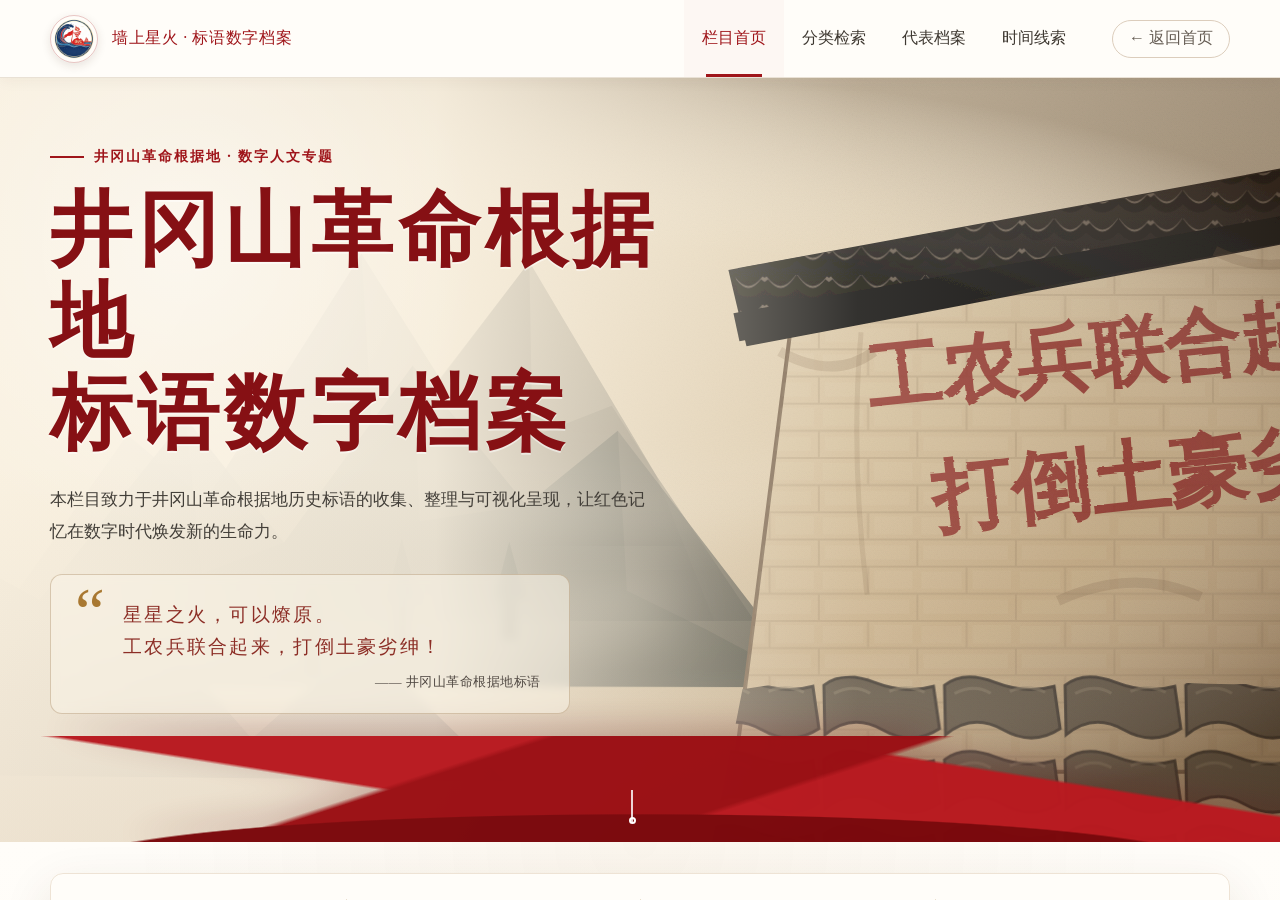
==== archive.html @ 538f8b45 "更新：新增多个页面模块，重构主页样式与脚本" ====
<!DOCTYPE html>
<html lang="zh-CN">
<head>
    <meta charset="UTF-8">
    <meta name="viewport" content="width=device-width, initial-scale=1.0">
    <meta name="theme-color" content="#fffdf9">
    <meta name="description" content="墙上星火——井冈山革命标语数字档案，支持分类、关键词与时间线浏览。">
    <meta property="og:title" content="墙上星火 · 标语数字档案">
    <meta property="og:image" content="assets/team-emblem.png">
    <title>墙上星火 · 标语数字档案</title>
    <link rel="icon" href="assets/favicon.svg" type="image/svg+xml">
    <link rel="stylesheet" href="archive.css">
</head>
<body data-archive-page="true">
    <a class="da-skip-link" href="#archiveContent">跳到档案内容</a>
    <div class="archive-app" id="archiveApp" aria-hidden="true">
        <header class="da-topbar">
            <div class="da-container da-topbar-inner">
                <button class="da-brand" id="archiveBrand" type="button" aria-label="返回标语数字档案库首页">
                    <img class="da-brand-emblem" src="assets/team-emblem.png" alt="">
                    <span>墙上星火 · 标语数字档案</span>
                </button>
                <nav class="da-nav" id="archiveNav" aria-label="标语数字档案库导航">
                    <button class="da-nav-button is-active" type="button" data-da-route="home">栏目首页</button>
                    <button class="da-nav-button" type="button" data-da-route="categories">分类检索</button>
                    <button class="da-nav-button" type="button" data-da-route="detail">代表档案</button>
                    <button class="da-nav-button" type="button" data-da-route="timeline">时间线索</button>
                </nav>
                <a class="da-close" href="home.html" aria-label="返回信火追源首页">← 返回首页</a>
            </div>
        </header>
        <main id="archiveContent"></main>
    </div>
    <script src="archive.js"></script>
</body>
</html>
---- archive.css ----
/* ============================================================
   标语数字档案库
   独立命名空间，避免影响“信火追源”原页面
   ============================================================ */

.nav-archive-link {
    appearance: none;
    border: 0;
    background: transparent;
    color: var(--ink-secondary);
    font-family: var(--font-serif);
    font-size: inherit;
    font-weight: 700;
    letter-spacing: 0.035em;
    cursor: pointer;
    padding: 0;
    position: relative;
    transition: color 0.3s;
}

.nav-archive-link::after {
    content: "";
    position: absolute;
    left: 0;
    bottom: -1px;
    width: 0;
    height: 3px;
    background: var(--china-red-dark);
    transition: width 0.3s;
}

.nav-archive-link:hover {
    color: var(--china-red-dark);
}

.nav-archive-link:hover::after {
    width: 100%;
}

body.archive-mode {
    overflow: hidden;
}

.da-skip-link {
    position: fixed;
    z-index: 4000;
    top: 12px;
    left: 12px;
    padding: 9px 15px;
    color: #fffdf9;
    background: #791014;
    transform: translateY(-160%);
    transition: transform 180ms ease;
}

.da-skip-link:focus {
    transform: translateY(0);
}

.archive-app {
    --da-red: #9f151a;
    --da-red-dark: #791014;
    --da-red-light: #bd312c;
    --da-gold: #ab7525;
    --da-gold-pale: #dfc496;
    --da-ink: #2b2926;
    --da-muted: #756f66;
    --da-line: #e5dbcc;
    --da-paper: #fbf8f2;
    --da-paper-deep: #f2eadf;
    --da-white: #fffdf9;
    --da-shadow: 0 18px 50px rgba(79, 46, 24, 0.12);
    --da-soft-shadow: 0 8px 24px rgba(79, 46, 24, 0.08);
    display: none;
    position: fixed;
    inset: 0;
    z-index: 3000;
    overflow-y: auto;
    overscroll-behavior: contain;
    color: var(--da-ink);
    background:
        radial-gradient(circle at 20% 0%, rgba(159, 21, 26, 0.035), transparent 28rem),
        linear-gradient(rgba(255, 253, 249, 0.92), rgba(250, 246, 239, 0.96)),
        url("assets/archive-hero.svg") center/cover fixed;
    font-family: "Noto Serif SC", "Songti SC", "STSong", serif;
    line-height: 1.65;
}

.archive-app.is-open {
    display: block;
    animation: da-fade-in 0.28s ease both;
}

.archive-app *,
.archive-app *::before,
.archive-app *::after {
    box-sizing: border-box;
}

.archive-app button,
.archive-app input,
.archive-app select {
    font: inherit;
}

.archive-app button {
    cursor: pointer;
}

.archive-app::-webkit-scrollbar {
    width: 8px;
}

.archive-app::-webkit-scrollbar-track {
    background: #f2eadf;
}

.archive-app::-webkit-scrollbar-thumb {
    background: #b58f71;
    border-radius: 20px;
}

@keyframes da-fade-in {
    from { opacity: 0; }
    to { opacity: 1; }
}

@keyframes da-rise {
    from { opacity: 0; transform: translateY(18px); }
    to { opacity: 1; transform: translateY(0); }
}

.da-container {
    width: min(1180px, calc(100% - 48px));
    margin: 0 auto;
}

.da-topbar {
    position: sticky;
    top: 0;
    z-index: 40;
    height: 78px;
    background: rgba(255, 253, 249, 0.96);
    border-bottom: 1px solid rgba(154, 123, 82, 0.22);
    box-shadow: 0 2px 15px rgba(65, 45, 27, 0.05);
    backdrop-filter: blur(14px);
}

.da-topbar-inner {
    height: 100%;
    display: flex;
    align-items: center;
    justify-content: space-between;
    gap: 28px;
}

.da-brand {
    appearance: none;
    border: 0;
    padding: 0;
    background: transparent;
    color: var(--da-red);
    display: flex;
    align-items: center;
    gap: 14px;
    font-weight: 900;
    font-size: 19px;
    letter-spacing: 0.04em;
    white-space: nowrap;
}

.da-brand-mark {
    position: relative;
    width: 60px;
    height: 43px;
    flex: 0 0 auto;
}

.da-brand-emblem {
    width: 48px;
    height: 48px;
    flex: 0 0 auto;
    border: 1px solid rgba(159, 21, 26, 0.24);
    border-radius: 50%;
    object-fit: cover;
    box-shadow: 0 3px 10px rgba(65, 45, 27, 0.12);
}

.da-brand-mark::before,
.da-brand-mark::after {
    content: "";
    position: absolute;
    bottom: 8px;
    background: var(--da-red);
    clip-path: polygon(0 100%, 38% 50%, 48% 70%, 66% 0, 100% 100%);
}

.da-brand-mark::before {
    left: 4px;
    width: 52px;
    height: 36px;
}

.da-brand-mark::after {
    left: 0;
    bottom: 4px;
    width: 60px;
    height: 7px;
    clip-path: polygon(0 60%, 100% 0, 88% 100%, 8% 100%);
    background: #b42a27;
}

.da-nav {
    display: flex;
    align-items: stretch;
    height: 100%;
    margin-left: auto;
}

.da-nav-button {
    appearance: none;
    border: 0;
    background: transparent;
    color: #3e3831;
    min-width: 92px;
    padding: 0 18px;
    position: relative;
    font-size: 15px;
    font-weight: 700;
    transition: color 0.22s, background 0.22s;
}

.da-nav-button::after {
    content: "";
    position: absolute;
    height: 3px;
    left: 22px;
    right: 22px;
    bottom: 0;
    background: var(--da-red);
    transform: scaleX(0);
    transition: transform 0.22s;
}

.da-nav-button:hover,
.da-nav-button.is-active {
    color: var(--da-red);
    background: rgba(159, 21, 26, 0.025);
}

.da-nav-button.is-active::after {
    transform: scaleX(1);
}

.da-close {
    appearance: none;
    display: inline-flex;
    align-items: center;
    border: 1px solid #dccdbc;
    background: #fffdf9;
    color: #665d54;
    height: 38px;
    padding: 0 16px;
    border-radius: 999px;
    white-space: nowrap;
    text-decoration: none;
    transition: 0.2s ease;
}

.da-close:hover {
    color: var(--da-red);
    border-color: rgba(159, 21, 26, 0.42);
    transform: translateX(-2px);
}

.da-view {
    min-height: calc(100vh - 78px);
    animation: da-rise 0.45s ease both;
}

.da-hero {
    min-height: 585px;
    position: relative;
    display: flex;
    align-items: center;
    overflow: hidden;
    isolation: isolate;
    background:
        linear-gradient(90deg, rgba(250, 242, 226, 0.98) 0%, rgba(250, 242, 226, 0.9) 34%, rgba(250, 242, 226, 0.16) 67%, rgba(45, 24, 13, 0.1) 100%),
        url("assets/archive-hero.svg") center/cover no-repeat;
}

.da-hero::before {
    content: "";
    position: absolute;
    inset: 0;
    z-index: -1;
    background:
        radial-gradient(circle at 14% 22%, rgba(255,255,255,.46), transparent 24%),
        linear-gradient(180deg, transparent 50%, rgba(114, 72, 35, 0.08));
}

.da-hero::after {
    content: "";
    position: absolute;
    z-index: 1;
    left: -2%;
    right: -2%;
    bottom: -2px;
    height: 108px;
    background:
        radial-gradient(90% 100% at 50% 120%, #7b080c 0 47%, transparent 48%),
        linear-gradient(162deg, transparent 0 34%, #9b0f14 35% 58%, transparent 59%),
        linear-gradient(9deg, transparent 0 37%, #b91a20 38% 73%, transparent 74%);
    filter: drop-shadow(0 -9px 16px rgba(92, 5, 9, 0.24));
    opacity: 0.98;
}

.da-hero-content {
    width: min(660px, 58%);
    padding: 62px 0 128px;
    position: relative;
    z-index: 2;
}

.da-kicker {
    display: inline-flex;
    align-items: center;
    gap: 10px;
    color: var(--da-red);
    font-weight: 700;
    letter-spacing: 0.14em;
    font-size: 14px;
    margin-bottom: 16px;
}

.da-kicker::before {
    content: "";
    width: 34px;
    height: 2px;
    background: var(--da-red);
}

.da-hero-title {
    color: #861014;
    font-family: "STKaiti", "KaiTi", "FZKai-Z03", "Noto Serif SC", serif;
    font-size: clamp(52px, 6.4vw, 84px);
    line-height: 1.12;
    letter-spacing: 0.06em;
    text-shadow: 0 2px 0 rgba(255,255,255,.5);
    margin: 0 0 24px;
    max-width: 660px;
}

.da-hero-lead {
    width: min(600px, 100%);
    font-size: 17px;
    line-height: 1.9;
    color: #423e38;
    margin: 0 0 26px;
}

.da-quote {
    width: min(520px, 100%);
    min-height: 118px;
    border: 1px solid rgba(143, 104, 59, 0.3);
    border-radius: 12px;
    padding: 24px 28px 20px 72px;
    color: #8c2e26;
    background: rgba(250, 244, 232, 0.54);
    backdrop-filter: blur(4px);
    position: relative;
    font-family: "STKaiti", "KaiTi", serif;
    font-size: 19px;
    letter-spacing: 0.12em;
}

.da-quote::before {
    content: "“";
    position: absolute;
    top: 4px;
    left: 24px;
    color: #a97831;
    font-family: Georgia, serif;
    font-size: 67px;
    line-height: 1;
}

.da-quote span {
    display: block;
    margin-top: 9px;
    text-align: right;
    color: #514943;
    font-family: "Noto Serif SC", serif;
    font-size: 13px;
    letter-spacing: 0.04em;
}

.da-scroll-cue {
    position: absolute;
    z-index: 3;
    bottom: 20px;
    left: 50%;
    width: 18px;
    height: 32px;
    border-left: 2px solid rgba(255,255,255,.82);
    transform: translateX(-50%);
}

.da-scroll-cue::after {
    content: "";
    position: absolute;
    width: 7px;
    height: 7px;
    border: 2px solid #fff;
    border-radius: 50%;
    left: -4px;
    bottom: -2px;
}

.da-home-body {
    background:
        radial-gradient(circle at 50% 0, rgba(181, 123, 44, 0.06), transparent 32rem),
        linear-gradient(#fffdf9, #faf6ef);
    padding-bottom: 72px;
}

.da-stats {
    position: relative;
    z-index: 4;
    transform: translateY(31px);
    display: grid;
    grid-template-columns: repeat(4, 1fr);
    background: rgba(255, 253, 249, 0.97);
    border: 1px solid #eee3d5;
    border-radius: 13px;
    box-shadow: var(--da-shadow);
    overflow: hidden;
}

.da-stat {
    min-height: 115px;
    display: flex;
    align-items: center;
    justify-content: center;
    gap: 18px;
    padding: 22px;
    position: relative;
}

.da-stat + .da-stat::before {
    content: "";
    position: absolute;
    top: 25px;
    bottom: 25px;
    left: 0;
    width: 1px;
    background: #eadfce;
}

.da-stat-icon {
    width: 54px;
    height: 54px;
    flex: 0 0 auto;
    display: grid;
    place-items: center;
    border-radius: 50%;
    background: linear-gradient(145deg, #ba2528, #8f0c11);
    color: white;
    box-shadow: inset 0 0 0 6px rgba(255,255,255,.08);
    font-size: 18px;
    font-weight: 900;
}

.da-stat-copy small {
    display: block;
    color: #766e65;
    font-size: 13px;
    margin-bottom: 1px;
}

.da-stat-copy strong {
    color: var(--da-red);
    font-family: Georgia, "Noto Serif SC", serif;
    font-size: 40px;
    line-height: 1;
}

.da-stat-copy em {
    color: #665e56;
    font-size: 12px;
    font-style: normal;
    margin-left: 4px;
}

.da-content-block {
    padding-top: 86px;
}

.da-section-head {
    display: flex;
    justify-content: space-between;
    align-items: flex-end;
    gap: 20px;
    margin-bottom: 22px;
}

.da-section-title {
    display: flex;
    align-items: center;
    gap: 10px;
    margin: 0;
    color: #302c28;
    font-size: 22px;
    letter-spacing: 0.07em;
}

.da-section-title::before {
    content: "";
    width: 4px;
    height: 26px;
    border-radius: 3px;
    background: var(--da-red);
}

.da-more {
    appearance: none;
    border: 0;
    background: transparent;
    color: #8d8479;
    font-size: 13px;
    padding: 6px;
}

.da-more:hover {
    color: var(--da-red);
}

.da-category-cards {
    display: grid;
    grid-template-columns: repeat(5, 1fr);
    gap: 18px;
}

.da-category-card {
    appearance: none;
    border: 0;
    height: 172px;
    border-radius: 10px;
    position: relative;
    overflow: hidden;
    color: white;
    box-shadow: 0 8px 22px rgba(54, 30, 13, 0.12);
    isolation: isolate;
    transition: transform .25s ease, box-shadow .25s ease;
    background:
        linear-gradient(180deg, transparent 18%, rgba(28, 10, 5, 0.76) 100%),
        var(--card-tone, rgba(109, 37, 26, 0.42)),
        url("assets/archive-hero.svg") var(--card-pos, 80%) center/auto 230px no-repeat;
}

.da-category-card::after {
    content: "";
    position: absolute;
    inset: 0;
    z-index: -1;
    background: var(--card-wash, rgba(118, 19, 20, 0.18));
    mix-blend-mode: multiply;
}

.da-category-card:hover {
    transform: translateY(-5px);
    box-shadow: 0 14px 28px rgba(54, 30, 13, 0.19);
}

.da-category-card-icon {
    display: block;
    font-size: 30px;
    line-height: 1;
    margin-bottom: 13px;
    text-shadow: 0 2px 5px rgba(0,0,0,.35);
}

.da-category-card-content {
    position: absolute;
    z-index: 2;
    inset: auto 16px 17px;
    text-align: center;
    font-weight: 700;
    letter-spacing: 0.06em;
}

.da-category-card-content small {
    display: block;
    margin-top: 4px;
    opacity: 0.75;
    font-family: Georgia, serif;
    font-size: 11px;
    letter-spacing: 0;
}

.da-record-grid {
    display: grid;
    grid-template-columns: repeat(3, minmax(0, 1fr));
    gap: 22px;
}

.da-record-card {
    appearance: none;
    border: 1px solid #e8ddcf;
    border-radius: 10px;
    overflow: hidden;
    background: #fff;
    text-align: left;
    color: var(--da-ink);
    box-shadow: var(--da-soft-shadow);
    transition: transform .25s ease, box-shadow .25s ease, border-color .25s ease;
}

.da-record-card:hover {
    transform: translateY(-4px);
    border-color: rgba(159, 21, 26, 0.38);
    box-shadow: 0 15px 30px rgba(70, 38, 17, 0.13);
}

.da-record-photo {
    height: 170px;
    position: relative;
    display: flex;
    align-items: center;
    justify-content: center;
    overflow: hidden;
    padding: 20px 24px;
    background:
        linear-gradient(rgba(86, 52, 26, .14), rgba(39, 22, 11, .19)),
        url("assets/archive-hero.svg") 77% 48%/auto 340px no-repeat;
}

.da-record-photo::after {
    content: "";
    position: absolute;
    inset: 0;
    background: linear-gradient(90deg, rgba(232, 216, 187, .88), rgba(232, 216, 187, .38));
    mix-blend-mode: soft-light;
}

.da-record-slogan {
    position: relative;
    z-index: 2;
    color: #8e2825;
    font-family: "STKaiti", "KaiTi", serif;
    font-size: clamp(20px, 2.1vw, 28px);
    line-height: 1.25;
    font-weight: 900;
    letter-spacing: .06em;
    text-align: center;
    text-shadow: 0 1px rgba(255,255,255,.5);
}

.da-record-badge {
    position: absolute;
    z-index: 3;
    right: 12px;
    top: 12px;
    border-radius: 999px;
    padding: 4px 12px;
    color: #fff8ed;
    background: rgba(159, 21, 26, 0.88);
    font-size: 11px;
    letter-spacing: .05em;
}

.da-record-body {
    padding: 16px 18px 18px;
}

.da-record-body h3 {
    color: #312d28;
    font-size: 16px;
    line-height: 1.5;
    min-height: 48px;
    margin: 0 0 10px;
}

.da-record-meta {
    display: flex;
    flex-wrap: wrap;
    gap: 9px 14px;
    color: #888077;
    font-size: 12px;
}

.da-record-meta span {
    display: inline-flex;
    align-items: center;
    gap: 4px;
}

.da-record-footer {
    display: flex;
    justify-content: space-between;
    align-items: center;
    padding: 10px 18px;
    border-top: 1px solid #eee6dc;
    color: #9a8976;
    font-size: 12px;
}

.da-record-footer strong {
    color: var(--da-red);
    font-weight: 600;
}

.da-footer {
    margin-top: 68px;
    padding: 46px 24px 32px;
    color: rgba(255,255,255,.78);
    text-align: center;
    background:
        linear-gradient(180deg, rgba(112, 7, 10, 0.07), rgba(79, 3, 7, 0.32)),
        linear-gradient(130deg, #a30f15, #76070c);
    position: relative;
    overflow: hidden;
}

.da-footer::before,
.da-footer::after {
    content: "";
    position: absolute;
    bottom: -45px;
    width: 54%;
    height: 120px;
    background: rgba(55, 3, 5, .16);
    clip-path: polygon(0 100%, 20% 46%, 29% 64%, 51% 19%, 70% 72%, 100% 33%, 100% 100%);
}

.da-footer::before { left: -4%; }
.da-footer::after { right: -4%; transform: scaleX(-1); }

.da-footer-star {
    position: relative;
    z-index: 1;
    color: #d8b36f;
    font-size: 31px;
    line-height: 1;
}

.da-footer p {
    position: relative;
    z-index: 1;
    margin: 10px 0 0;
    letter-spacing: .2em;
}

.da-footer small {
    position: relative;
    z-index: 1;
    display: block;
    margin-top: 8px;
    opacity: .66;
    letter-spacing: .03em;
}

/* 内页通用头图 */
.da-page-hero {
    min-height: 292px;
    position: relative;
    display: flex;
    align-items: center;
    overflow: hidden;
    color: #8d1216;
    background:
        linear-gradient(90deg, rgba(250, 242, 226, .97), rgba(250, 242, 226, .75) 48%, rgba(250, 242, 226, .06)),
        url("assets/archive-hero.svg") center 42%/cover no-repeat;
}

.da-page-hero::after {
    content: "";
    position: absolute;
    left: -3%;
    right: -3%;
    bottom: -27px;
    height: 80px;
    background: #a70f15;
    clip-path: polygon(0 70%, 14% 45%, 29% 72%, 42% 40%, 57% 69%, 72% 36%, 86% 68%, 100% 42%, 100% 100%, 0 100%);
}

.da-page-hero-inner {
    position: relative;
    z-index: 2;
    padding: 48px 0 72px;
}

.da-page-hero h1 {
    margin: 0 0 14px;
    font-family: "STKaiti", "KaiTi", serif;
    font-size: clamp(46px, 5.2vw, 66px);
    line-height: 1.15;
    letter-spacing: .08em;
}

.da-page-hero p {
    width: min(600px, 76%);
    color: #4b443c;
    font-size: 15px;
    line-height: 1.9;
    margin: 0;
}

.da-page-main {
    padding: 30px 0 70px;
}

/* 分类总览 */
.da-distribution {
    min-height: 112px;
    display: grid;
    grid-template-columns: 190px 1fr 126px;
    align-items: center;
    gap: 20px;
    margin-bottom: 28px;
    padding: 18px 24px;
    border: 1px solid #eadfd1;
    border-radius: 12px;
    background: #fffdf9;
    box-shadow: var(--da-soft-shadow);
}

.da-total {
    display: flex;
    align-items: center;
    gap: 14px;
}

.da-total .da-stat-icon {
    width: 48px;
    height: 48px;
}

.da-total small,
.da-search-result small {
    display: block;
    color: #7c746c;
    font-size: 12px;
}

.da-total strong,
.da-search-result strong {
    color: var(--da-red);
    font-family: Georgia, serif;
    font-size: 31px;
}

.da-dist-bars {
    display: grid;
    grid-template-columns: repeat(7, 1fr);
    gap: 16px;
    padding: 0 20px;
    border-left: 1px solid #eee4d7;
    border-right: 1px solid #eee4d7;
}

.da-dist-item {
    min-width: 0;
}

.da-dist-item span {
    display: block;
    overflow: hidden;
    color: #5d554d;
    font-size: 11px;
    white-space: nowrap;
    text-overflow: ellipsis;
}

.da-dist-item strong {
    display: block;
    margin: 3px 0 6px;
    color: var(--da-red);
    font-family: Georgia, serif;
    font-size: 17px;
}

.da-dist-track {
    height: 4px;
    overflow: hidden;
    border-radius: 99px;
    background: #eee6da;
}

.da-dist-track i {
    display: block;
    width: var(--w);
    height: 100%;
    border-radius: inherit;
    background: var(--da-red);
}

.da-search-result {
    text-align: center;
}

.da-catalog-layout {
    display: grid;
    grid-template-columns: 205px minmax(0, 1fr);
    gap: 24px;
    align-items: start;
}

.da-sidebar {
    position: sticky;
    top: 96px;
    overflow: hidden;
    border: 1px solid #e9dfd2;
    border-radius: 10px;
    background: #fffdf9;
    box-shadow: var(--da-soft-shadow);
}

.da-side-filter {
    appearance: none;
    border: 0;
    border-bottom: 1px solid #eee5da;
    width: 100%;
    min-height: 52px;
    display: flex;
    align-items: center;
    gap: 10px;
    padding: 0 16px;
    color: #4e4740;
    background: transparent;
    text-align: left;
    transition: .2s;
}

.da-side-filter:last-of-type {
    border-bottom: 0;
}

.da-side-filter span:first-child {
    color: var(--da-red);
    width: 20px;
    text-align: center;
}

.da-side-filter small {
    margin-left: auto;
    color: #998f85;
}

.da-side-filter:hover,
.da-side-filter.is-active {
    color: var(--da-red);
    background: linear-gradient(90deg, #a9181c, #971015);
}

.da-side-filter.is-active,
.da-side-filter.is-active span,
.da-side-filter.is-active small {
    color: white;
}

.da-sidebar-note {
    margin: 260px 12px 12px;
    padding: 16px 14px;
    border: 1px solid #eee0cb;
    border-radius: 9px;
    color: #766d64;
    background: #fffaf1;
    font-size: 12px;
    line-height: 1.8;
}

.da-sidebar-note strong {
    display: block;
    margin-bottom: 6px;
    color: #5c5147;
    font-size: 14px;
}

.da-catalog {
    min-width: 0;
}

.da-filterbar {
    display: grid;
    grid-template-columns: minmax(250px, 1fr) repeat(2, 128px) auto;
    gap: 10px;
    align-items: center;
    padding: 12px;
    border: 1px solid #e9dfd2;
    border-radius: 10px;
    background: #fffdf9;
    box-shadow: var(--da-soft-shadow);
}

.da-searchbox {
    position: relative;
}

.da-searchbox::after {
    content: "⌕";
    position: absolute;
    top: 50%;
    right: 14px;
    color: #877c72;
    font-size: 20px;
    transform: translateY(-50%);
    pointer-events: none;
}

.da-filterbar input,
.da-filterbar select {
    width: 100%;
    height: 40px;
    border: 1px solid #e2d8ca;
    border-radius: 6px;
    outline: none;
    color: #514a43;
    background: #fff;
    padding: 0 13px;
    font-size: 12px;
}

.da-filterbar input:focus,
.da-filterbar select:focus {
    border-color: rgba(159, 21, 26, .55);
    box-shadow: 0 0 0 3px rgba(159, 21, 26, .06);
}

.da-reset {
    height: 40px;
    border: 1px solid #dfd4c7;
    border-radius: 6px;
    padding: 0 15px;
    color: #6f665d;
    background: #fff;
}

.da-reset:hover {
    color: var(--da-red);
    border-color: rgba(159, 21, 26, .38);
}

.da-results-copy {
    margin: 14px 0 4px;
    color: #82786f;
    text-align: right;
    font-size: 12px;
}

.da-group {
    padding: 24px 0 28px;
    border-bottom: 1px dashed #ded2c3;
}

.da-group:last-child {
    border-bottom: 0;
}

.da-group-head {
    display: flex;
    align-items: flex-end;
    gap: 10px;
    margin-bottom: 14px;
}

.da-group-head h2 {
    margin: 0;
    padding-left: 12px;
    border-left: 4px solid var(--da-red);
    color: #342f2b;
    font-size: 18px;
}

.da-group-head h2 small {
    color: #7f756c;
    font-size: 12px;
    font-weight: 400;
}

.da-group-head p {
    margin: 0;
    color: #898076;
    font-size: 11px;
}

.da-group .da-record-grid {
    grid-template-columns: repeat(4, minmax(0, 1fr));
    gap: 14px;
}

.da-group .da-record-photo {
    height: 127px;
    padding: 14px;
    background-size: auto 260px;
}

.da-group .da-record-slogan {
    font-size: 20px;
}

.da-group .da-record-body {
    padding: 12px;
}

.da-group .da-record-body h3 {
    min-height: 40px;
    font-size: 13px;
    margin-bottom: 7px;
}

.da-group .da-record-badge {
    padding: 3px 8px;
    font-size: 9px;
}

.da-empty {
    min-height: 380px;
    display: grid;
    place-items: center;
    text-align: center;
    color: #8d8177;
    border: 1px dashed #d8cab8;
    border-radius: 10px;
    margin-top: 20px;
    background: rgba(255,255,255,.5);
}

.da-empty strong {
    display: block;
    color: var(--da-red);
    font-size: 24px;
    margin-bottom: 6px;
}

/* 详情页 */
.da-detail-hero {
    min-height: 470px;
    position: relative;
    display: flex;
    align-items: center;
    overflow: hidden;
    background:
        linear-gradient(90deg, rgba(250, 241, 224, .98), rgba(250, 241, 224, .72) 48%, rgba(250, 241, 224, .04) 76%),
        url("assets/archive-hero.svg") center/cover no-repeat;
}

.da-detail-hero-inner {
    padding: 46px 0 78px;
    position: relative;
    z-index: 2;
}

.da-breadcrumb {
    display: flex;
    flex-wrap: wrap;
    gap: 8px;
    color: #675f56;
    font-size: 12px;
    margin-bottom: 32px;
}

.da-breadcrumb button {
    appearance: none;
    border: 0;
    padding: 0;
    color: inherit;
    background: transparent;
}

.da-breadcrumb button:hover {
    color: var(--da-red);
}

.da-detail-title {
    max-width: 640px;
    margin: 0 0 30px;
    color: #871015;
    font-family: "STKaiti", "KaiTi", serif;
    font-size: clamp(47px, 5.5vw, 74px);
    line-height: 1.23;
    letter-spacing: .04em;
}

.da-detail-quote {
    width: 460px;
    max-width: 100%;
    padding: 22px 24px 18px 60px;
    border: 1px solid rgba(143, 104, 59, .26);
    border-radius: 10px;
    color: #8b3029;
    background: rgba(250, 244, 232, .65);
    font-family: "STKaiti", "KaiTi", serif;
    font-size: 17px;
    position: relative;
}

.da-detail-quote::before {
    content: "“";
    position: absolute;
    left: 20px;
    top: 0;
    color: #ad782c;
    font-family: Georgia, serif;
    font-size: 58px;
}

.da-detail-quote span {
    display: block;
    margin-top: 8px;
    text-align: right;
    color: #4f4943;
    font-size: 12px;
}

.da-detail-main {
    position: relative;
    z-index: 3;
    margin-top: -24px;
    padding: 26px;
    border: 1px solid #e6dace;
    border-radius: 14px;
    background: rgba(255,253,249,.98);
    box-shadow: var(--da-shadow);
}

.da-detail-grid {
    display: grid;
    grid-template-columns: 390px minmax(0, 1fr);
    gap: 40px;
}

.da-info-card {
    border: 1px solid #e6d9ca;
    border-radius: 10px;
    padding: 22px;
    background: #fffdf9;
}

.da-info-card h2 {
    margin: 0 0 10px;
    padding-bottom: 14px;
    border-bottom: 1px solid #eadfd2;
    font-size: 18px;
}

.da-info-row {
    min-height: 61px;
    display: grid;
    grid-template-columns: 26px 90px 1fr;
    align-items: center;
    gap: 8px;
    border-bottom: 1px solid #eee5da;
    font-size: 13px;
}

.da-info-row:last-child {
    border-bottom: 0;
}

.da-info-row > span:first-child {
    color: var(--da-red);
    font-size: 17px;
}

.da-info-row > span:nth-child(2) {
    color: #645c54;
}

.da-info-row strong {
    color: #39342f;
    text-align: right;
    font-size: 13px;
}

.da-article-section {
    margin-bottom: 25px;
}

.da-article-section:last-child {
    margin-bottom: 0;
}

.da-article-section h2 {
    display: flex;
    align-items: center;
    gap: 10px;
    margin: 0 0 10px;
    color: #38332e;
    font-size: 19px;
}

.da-article-section h2::before {
    content: "";
    width: 4px;
    height: 22px;
    border-radius: 2px;
    background: var(--da-red);
}

.da-article-section p,
.da-article-section li {
    color: #4e4943;
    font-size: 14px;
    line-height: 2;
}

.da-article-section ul {
    padding-left: 20px;
    margin: 0;
}

.da-article-section li::marker {
    color: var(--da-red);
}

.da-tags-row {
    display: flex;
    align-items: center;
    flex-wrap: wrap;
    gap: 8px;
    margin-top: 22px;
    padding: 14px 16px;
    border: 1px solid #e7dbce;
    border-radius: 8px;
    color: #625a52;
    background: #fcf8f1;
    font-size: 12px;
}

.da-tag {
    padding: 4px 11px;
    border: 1px solid #d9cdbf;
    border-radius: 5px;
    color: #5e5750;
    background: white;
}

.da-detail-actions {
    margin-left: auto;
}

.da-primary-button {
    border: 0;
    border-radius: 7px;
    padding: 13px 22px;
    color: white;
    background: linear-gradient(135deg, #b41d22, #8e0e13);
    box-shadow: 0 7px 16px rgba(143, 14, 19, .17);
}

.da-primary-button:hover {
    background: linear-gradient(135deg, #c0272c, #981116);
    transform: translateY(-1px);
}

.da-related {
    margin-top: 26px;
    padding-top: 20px;
    border-top: 1px dashed #d9cdbf;
}

/* 时间线 */
.da-timeline-intro {
    margin-top: -15px;
}

.da-timeline-stats {
    display: grid;
    grid-template-columns: repeat(4, 1fr);
    min-height: 105px;
    border: 1px solid #e8ddd0;
    border-radius: 12px;
    background: #fffdf9;
    box-shadow: var(--da-shadow);
    position: relative;
    z-index: 5;
}

.da-timeline-stat {
    display: flex;
    align-items: center;
    justify-content: center;
    gap: 16px;
    padding: 18px;
    position: relative;
}

.da-timeline-stat + .da-timeline-stat::before {
    content: "";
    position: absolute;
    left: 0;
    top: 22px;
    bottom: 22px;
    width: 1px;
    background: #e6dbce;
}

.da-timeline-stat span {
    color: var(--da-red);
    font-size: 29px;
}

.da-timeline-stat small {
    display: block;
    color: #81786f;
    font-size: 11px;
}

.da-timeline-stat strong {
    display: block;
    color: var(--da-red);
    font-family: Georgia, serif;
    font-size: 26px;
}

.da-timeline-controls {
    display: flex;
    align-items: center;
    gap: 12px;
    margin: 22px 0 35px;
}

.da-timeline-pill {
    border: 1px solid #e3d8ca;
    border-radius: 999px;
    padding: 9px 21px;
    color: #5d554e;
    background: #fffdf9;
    font-size: 12px;
}

.da-timeline-pill.is-active {
    border-color: var(--da-red);
    color: white;
    background: var(--da-red);
}

.da-timeline-legend {
    display: flex;
    gap: 17px;
    margin-left: auto;
    color: #867c72;
    font-size: 11px;
}

.da-timeline-legend span {
    display: inline-flex;
    align-items: center;
    gap: 6px;
}

.da-timeline-legend i {
    width: 7px;
    height: 7px;
    border-radius: 50%;
    background: var(--legend);
}

.da-timeline {
    position: relative;
    display: grid;
    grid-template-columns: minmax(0, 1fr) 74px minmax(0, 1fr);
    gap: 20px 0;
}

.da-timeline::before {
    content: "";
    position: absolute;
    left: 50%;
    top: 22px;
    bottom: 25px;
    border-left: 2px dashed rgba(159, 21, 26, .36);
    transform: translateX(-1px);
}

.da-timeline-event {
    display: contents;
}

.da-event-card {
    min-height: 151px;
    padding: 20px 22px;
    border: 1px solid #e7dccf;
    border-radius: 10px;
    background: #fffdf9;
    box-shadow: var(--da-soft-shadow);
    position: relative;
}

.da-event-card::after {
    content: "";
    position: absolute;
    top: 30px;
    width: 37px;
    height: 1px;
    background: rgba(159, 21, 26, .45);
}

.da-timeline-event.is-left .da-event-card {
    grid-column: 1;
}

.da-timeline-event.is-left .da-event-card::after {
    right: -38px;
}

.da-timeline-event.is-right .da-event-card {
    grid-column: 3;
}

.da-timeline-event.is-right .da-event-card::after {
    left: -38px;
}

.da-event-node {
    grid-column: 2;
    align-self: start;
    justify-self: center;
    width: 38px;
    height: 38px;
    margin-top: 12px;
    border-radius: 50%;
    display: grid;
    place-items: center;
    color: white;
    background: linear-gradient(145deg, #bd2529, #850a0f);
    box-shadow: 0 0 0 7px #f8f1e7;
    font-family: Georgia, serif;
    font-size: 18px;
    position: relative;
    z-index: 2;
}

.da-event-placeholder {
    min-height: 151px;
    padding: 15px 14px;
    display: grid;
    grid-template-columns: repeat(3, 1fr);
    gap: 10px;
    align-items: center;
}

.da-timeline-event.is-left .da-event-placeholder {
    grid-column: 3;
}

.da-timeline-event.is-right .da-event-placeholder {
    grid-column: 1;
}

.da-event-mini {
    appearance: none;
    border: 1px solid #e3d8ca;
    border-radius: 7px;
    padding: 0;
    overflow: hidden;
    color: #423c36;
    background: white;
    box-shadow: var(--da-soft-shadow);
}

.da-event-mini-image {
    height: 82px;
    display: grid;
    place-items: center;
    padding: 9px;
    background:
        linear-gradient(rgba(229, 210, 180, .38), rgba(56, 31, 13, .12)),
        url("assets/archive-hero.svg") 80% 47%/auto 235px no-repeat;
}

.da-event-mini-image span {
    color: #8c2825;
    font-family: "STKaiti", "KaiTi", serif;
    font-size: 15px;
    font-weight: 900;
    line-height: 1.2;
    text-align: center;
}

.da-event-mini > span {
    display: block;
    overflow: hidden;
    padding: 7px 8px;
    font-size: 9px;
    white-space: nowrap;
    text-overflow: ellipsis;
}

.da-event-titleline {
    display: flex;
    align-items: center;
    gap: 12px;
    margin-bottom: 7px;
}

.da-event-titleline h2 {
    margin: 0;
    color: #34302c;
    font-size: 19px;
}

.da-event-titleline h2 strong {
    color: var(--da-red);
}

.da-place-chip {
    margin-left: auto;
    padding: 3px 9px;
    border-radius: 6px;
    color: #a36d26;
    background: #fcf4e7;
    font-size: 10px;
}

.da-event-card p {
    margin: 0 0 12px;
    color: #655d55;
    font-size: 12px;
}

.da-event-tags {
    display: flex;
    flex-wrap: wrap;
    gap: 7px;
}

.da-event-tags span {
    padding: 4px 9px;
    border-radius: 5px;
    color: #9c4f2f;
    background: #fbf0e4;
    font-size: 10px;
}

.da-paths {
    margin-top: 34px;
}

.da-path-grid {
    display: grid;
    grid-template-columns: repeat(3, 1fr);
    gap: 18px;
}

.da-path-card {
    padding: 22px 18px;
    border: 1px solid #e7dccf;
    border-radius: 10px;
    background: #fffdf9;
    text-align: center;
    box-shadow: var(--da-soft-shadow);
}

.da-path-card h3 {
    margin: 0 0 18px;
    color: var(--da-red);
    font-size: 16px;
}

.da-path-flow {
    display: flex;
    align-items: center;
    justify-content: center;
    gap: 9px;
    color: #aa7a37;
    font-size: 11px;
}

.da-path-point {
    width: 76px;
}

.da-path-point strong {
    display: block;
    color: #a32525;
    font-size: 19px;
}

.da-path-point small {
    display: block;
    color: #71685e;
    line-height: 1.5;
}

.da-path-arrow {
    width: 42px;
    border-top: 1px dashed #b14f44;
    position: relative;
}

.da-path-arrow::after {
    content: "›";
    position: absolute;
    right: -2px;
    top: -13px;
    color: #a92a2b;
    font-size: 18px;
}

/* 响应式 */
@media (max-width: 1050px) {
    .da-brand {
        font-size: 16px;
    }
    .da-brand-mark {
        width: 50px;
    }
    .da-nav-button {
        min-width: auto;
        padding: 0 11px;
        font-size: 13px;
    }
    .da-category-cards {
        grid-template-columns: repeat(3, 1fr);
    }
    .da-category-card:nth-child(n+4) {
        display: none;
    }
    .da-group .da-record-grid {
        grid-template-columns: repeat(3, minmax(0, 1fr));
    }
    .da-dist-bars {
        gap: 8px;
        padding: 0 10px;
    }
    .da-detail-grid {
        grid-template-columns: 320px minmax(0, 1fr);
        gap: 25px;
    }
}

@media (max-width: 820px) {
    .da-container {
        width: min(100% - 30px, 680px);
    }
    .da-topbar {
        height: auto;
        min-height: 70px;
    }
    .da-topbar-inner {
        min-height: 70px;
        flex-wrap: wrap;
        padding: 10px 0;
        gap: 8px;
    }
    .da-brand {
        font-size: 14px;
    }
    .da-brand-mark {
        width: 44px;
        height: 35px;
    }
    .da-nav {
        order: 3;
        width: 100%;
        height: 42px;
        overflow-x: auto;
    }
    .da-nav-button {
        flex: 1 0 auto;
    }
    .da-close {
        height: 34px;
        padding: 0 12px;
        font-size: 12px;
    }
    .da-hero {
        min-height: 650px;
        align-items: flex-start;
        background:
            linear-gradient(180deg, rgba(250,242,226,.97), rgba(250,242,226,.82) 58%, rgba(250,242,226,.1)),
            url("assets/archive-hero.svg") 59% center/cover no-repeat;
    }
    .da-hero-content {
        width: 100%;
        padding-top: 58px;
    }
    .da-hero-title {
        font-size: clamp(46px, 12vw, 68px);
    }
    .da-hero-lead {
        width: 92%;
        font-size: 15px;
    }
    .da-quote {
        width: 92%;
        font-size: 16px;
    }
    .da-stats {
        grid-template-columns: repeat(2, 1fr);
        transform: translateY(20px);
    }
    .da-stat:nth-child(3)::before {
        display: none;
    }
    .da-stat:nth-child(n+3) {
        border-top: 1px solid #eadfce;
    }
    .da-category-cards {
        grid-template-columns: repeat(2, 1fr);
    }
    .da-category-card:nth-child(4) {
        display: block;
    }
    .da-record-grid {
        grid-template-columns: repeat(2, minmax(0, 1fr));
    }
    .da-distribution {
        grid-template-columns: 1fr 110px;
    }
    .da-dist-bars {
        grid-column: 1 / -1;
        grid-row: 2;
        border: 0;
        border-top: 1px solid #eee4d7;
        padding: 14px 0 0;
    }
    .da-catalog-layout {
        grid-template-columns: 1fr;
    }
    .da-sidebar {
        position: static;
        display: flex;
        overflow-x: auto;
    }
    .da-side-filter {
        flex: 0 0 auto;
        width: auto;
        border-right: 1px solid #eee5da;
        border-bottom: 0;
        min-height: 46px;
    }
    .da-sidebar-note {
        display: none;
    }
    .da-filterbar {
        grid-template-columns: 1fr 1fr;
    }
    .da-searchbox {
        grid-column: 1 / -1;
    }
    .da-group .da-record-grid {
        grid-template-columns: repeat(2, minmax(0, 1fr));
    }
    .da-detail-grid {
        grid-template-columns: 1fr;
    }
    .da-info-card {
        display: grid;
        grid-template-columns: repeat(2, 1fr);
        gap: 0 18px;
    }
    .da-info-card h2 {
        grid-column: 1 / -1;
    }
    .da-timeline-stats {
        grid-template-columns: repeat(2, 1fr);
    }
    .da-timeline-stat:nth-child(3)::before {
        display: none;
    }
    .da-timeline-stat:nth-child(n+3) {
        border-top: 1px solid #e6dbce;
    }
    .da-timeline-controls {
        flex-wrap: wrap;
    }
    .da-timeline-legend {
        width: 100%;
        margin-left: 0;
    }
    .da-timeline {
        grid-template-columns: 42px minmax(0, 1fr);
        gap: 16px 8px;
    }
    .da-timeline::before {
        left: 20px;
    }
    .da-timeline-event {
        display: grid;
        grid-template-columns: subgrid;
        grid-column: 1 / -1;
    }
    .da-event-node {
        grid-column: 1 !important;
        grid-row: 1;
    }
    .da-event-card,
    .da-timeline-event.is-left .da-event-card,
    .da-timeline-event.is-right .da-event-card {
        grid-column: 2 !important;
        grid-row: 1;
    }
    .da-event-card::after {
        left: -18px !important;
        right: auto !important;
        width: 18px;
    }
    .da-event-placeholder {
        grid-column: 2 !important;
        grid-row: 2;
        min-height: auto;
        padding: 0;
    }
    .da-path-grid {
        grid-template-columns: 1fr;
    }
}

@media (max-width: 560px) {
    .da-brand {
        max-width: calc(100% - 105px);
        white-space: normal;
        line-height: 1.25;
    }
    .da-brand-mark {
        display: none;
    }
    .da-nav-button {
        padding: 0 13px;
    }
    .da-hero {
        min-height: 620px;
    }
    .da-hero-content {
        padding: 46px 0 105px;
    }
    .da-kicker {
        font-size: 11px;
    }
    .da-hero-title {
        font-size: 44px;
        letter-spacing: .02em;
    }
    .da-hero-lead {
        width: 100%;
        font-size: 13px;
    }
    .da-quote {
        width: 100%;
        min-height: 100px;
        padding: 18px 18px 16px 52px;
        font-size: 14px;
    }
    .da-stats {
        grid-template-columns: 1fr 1fr;
    }
    .da-stat {
        min-height: 92px;
        justify-content: flex-start;
        gap: 10px;
        padding: 12px;
    }
    .da-stat-icon {
        width: 40px;
        height: 40px;
        font-size: 13px;
    }
    .da-stat-copy strong {
        font-size: 28px;
    }
    .da-content-block {
        padding-top: 66px;
    }
    .da-category-cards,
    .da-record-grid {
        grid-template-columns: 1fr;
    }
    .da-category-card:nth-child(4),
    .da-category-card:nth-child(5) {
        display: none;
    }
    .da-record-photo {
        height: 155px;
    }
    .da-page-hero {
        min-height: 250px;
        background-position: 63% center;
    }
    .da-page-hero-inner {
        padding: 38px 0 60px;
    }
    .da-page-hero h1 {
        font-size: 42px;
    }
    .da-page-hero p {
        width: 100%;
        font-size: 13px;
    }
    .da-distribution {
        grid-template-columns: 1fr 95px;
        padding: 14px;
    }
    .da-dist-bars {
        grid-template-columns: repeat(4, 1fr);
        row-gap: 12px;
    }
    .da-filterbar {
        grid-template-columns: 1fr;
    }
    .da-searchbox {
        grid-column: auto;
    }
    .da-group .da-record-grid {
        grid-template-columns: 1fr;
    }
    .da-group .da-record-photo {
        height: 140px;
    }
    .da-detail-hero {
        min-height: 450px;
        background-position: 62% center;
    }
    .da-detail-title {
        font-size: 45px;
    }
    .da-detail-main {
        padding: 16px;
    }
    .da-info-card {
        display: block;
    }
    .da-tags-row {
        align-items: flex-start;
    }
    .da-detail-actions {
        width: 100%;
        margin: 8px 0 0;
    }
    .da-primary-button {
        width: 100%;
    }
    .da-timeline-pill {
        padding: 8px 12px;
        font-size: 10px;
    }
    .da-timeline-legend {
        gap: 8px;
        flex-wrap: wrap;
    }
    .da-event-card {
        padding: 16px;
    }
    .da-event-placeholder {
        grid-template-columns: 1fr;
    }
    .da-event-mini-image {
        height: 100px;
    }
    .da-path-flow {
        gap: 4px;
    }
}

@media (prefers-reduced-motion: reduce) {
    .archive-app,
    .da-view {
        animation: none;
    }
    .da-category-card,
    .da-record-card {
        transition: none;
    }
}
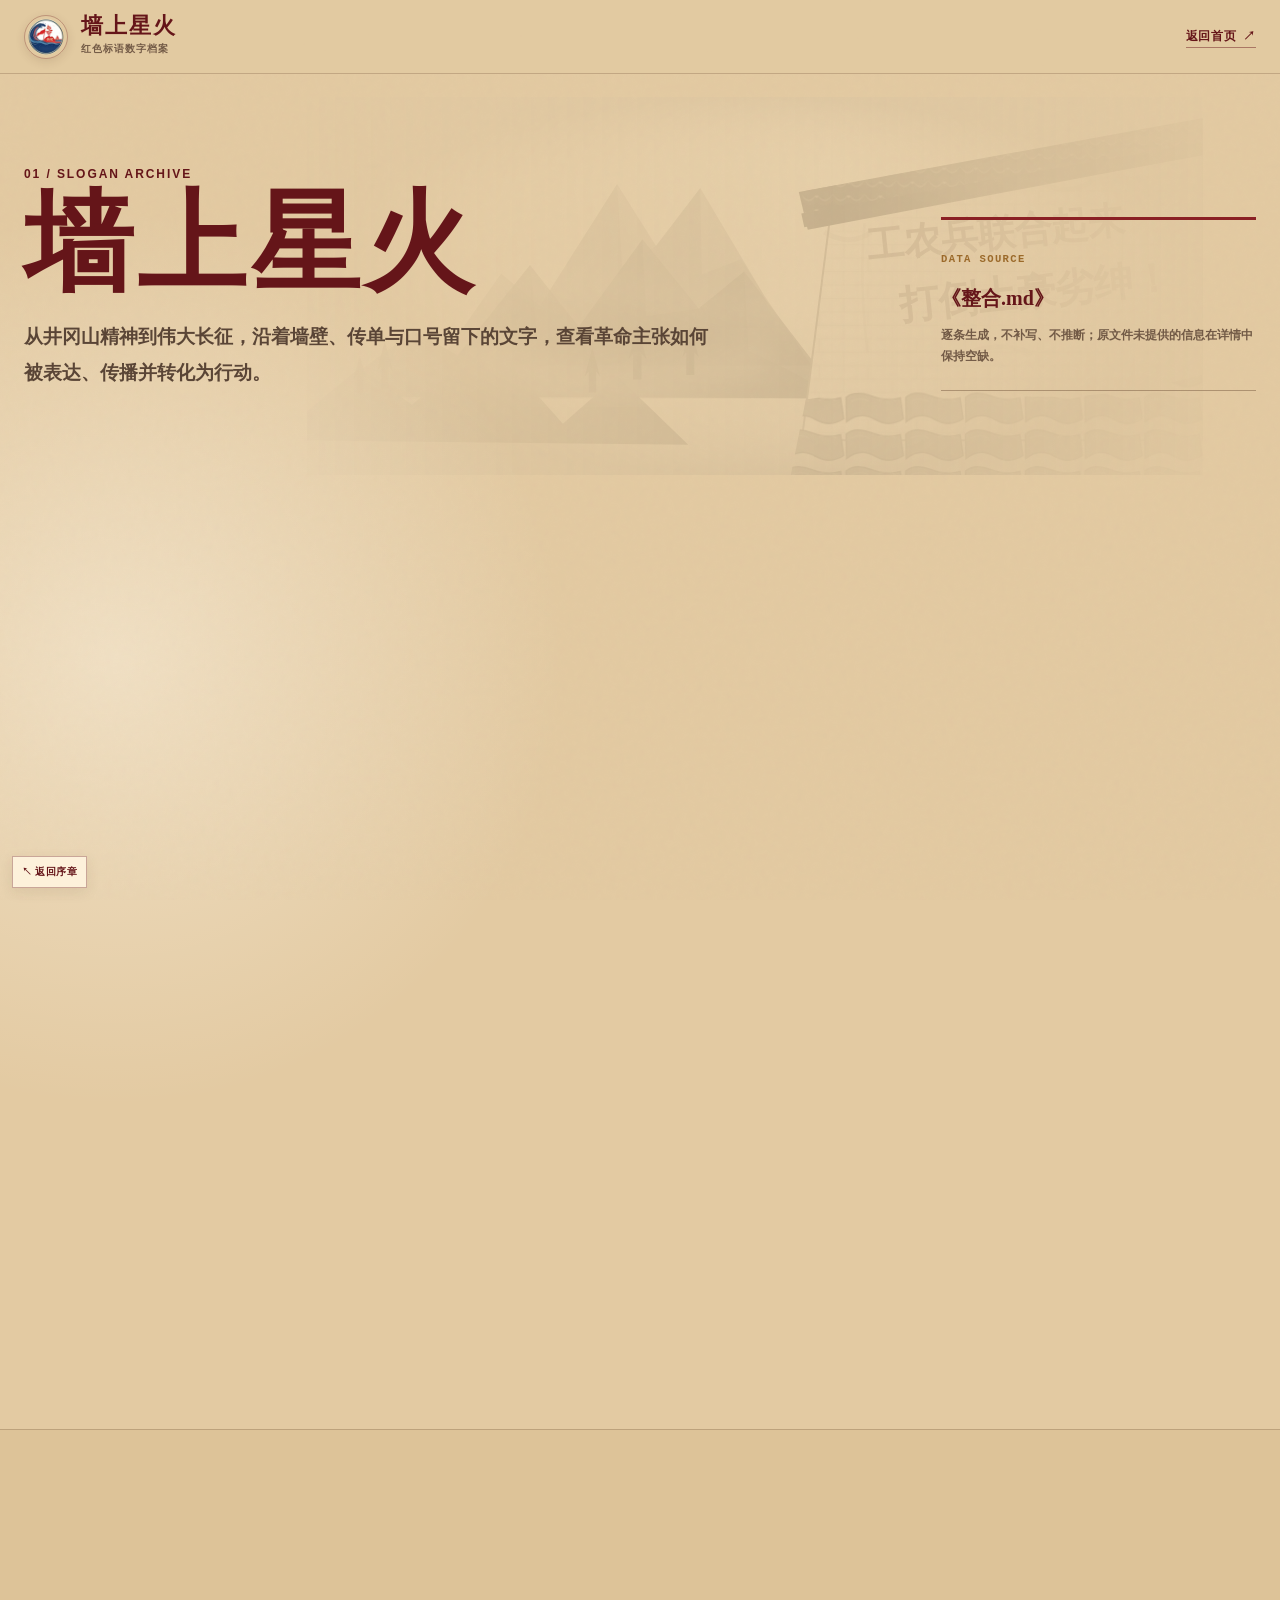
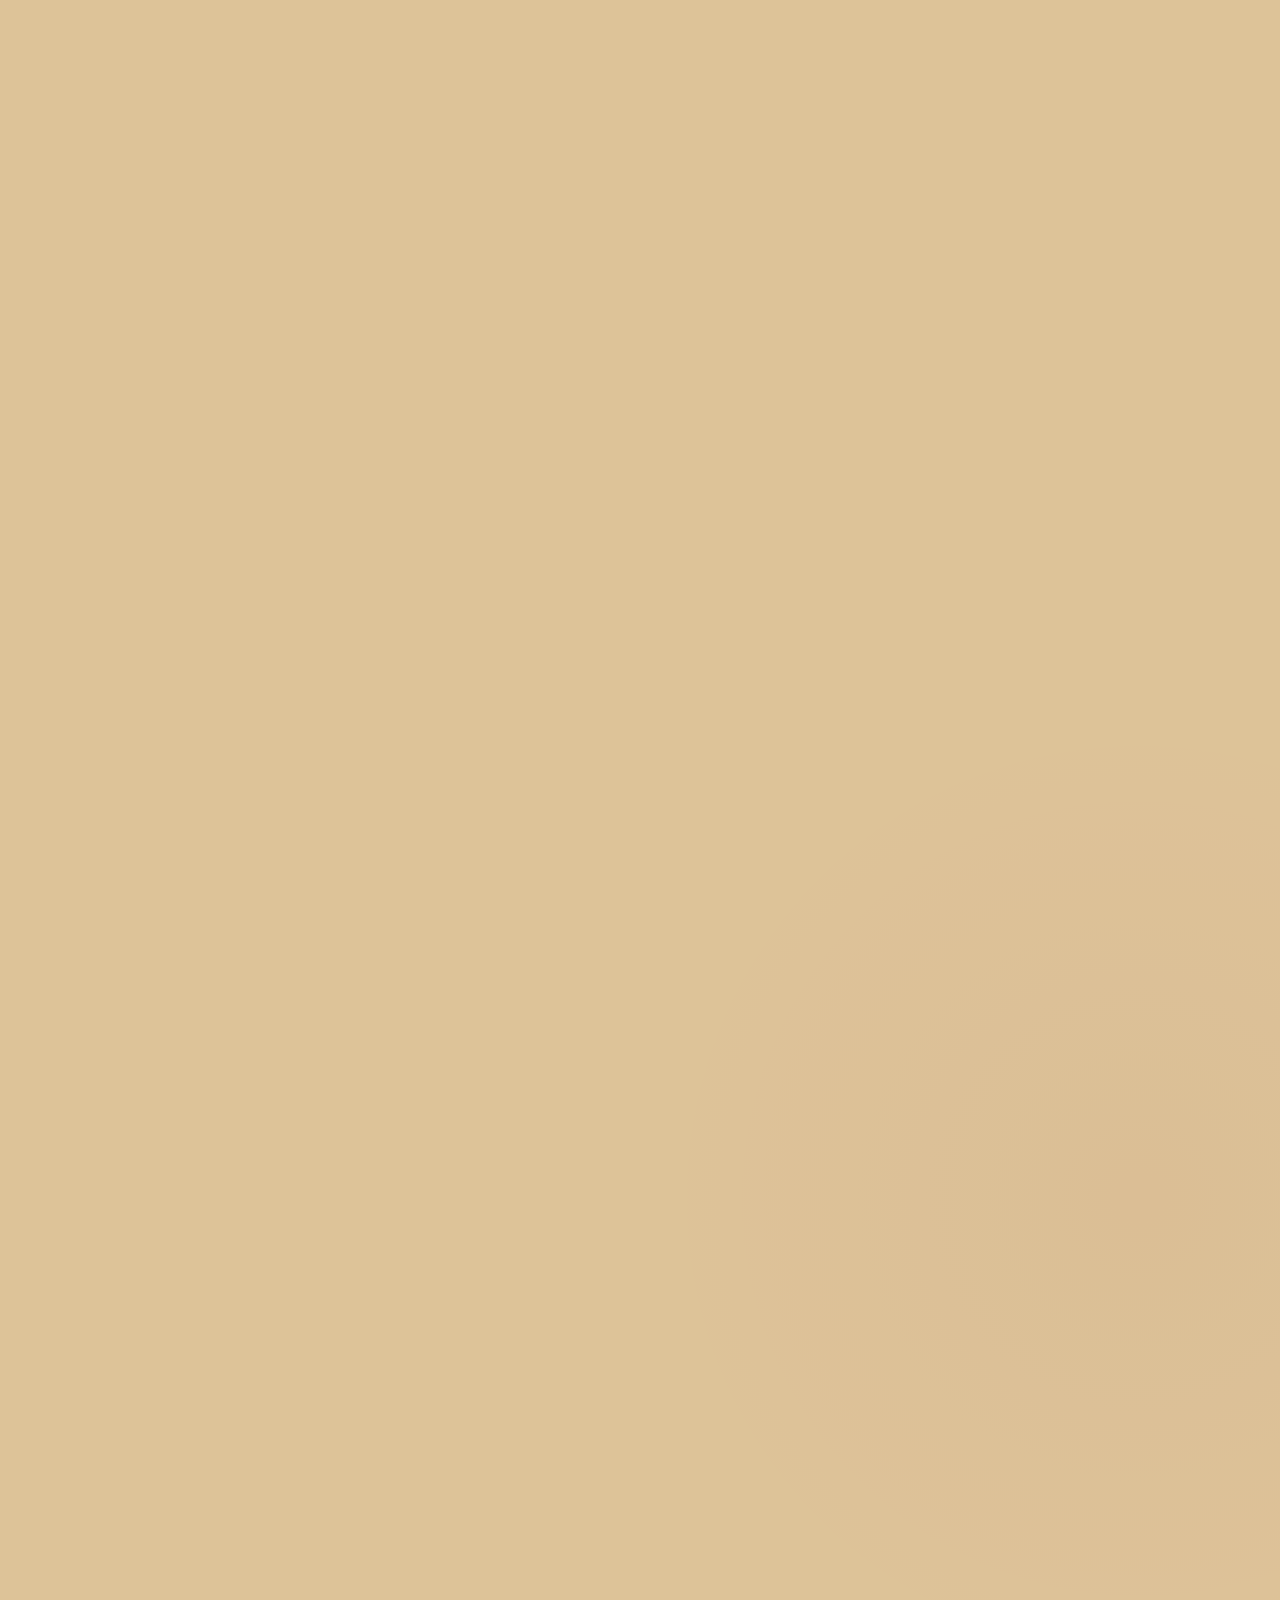
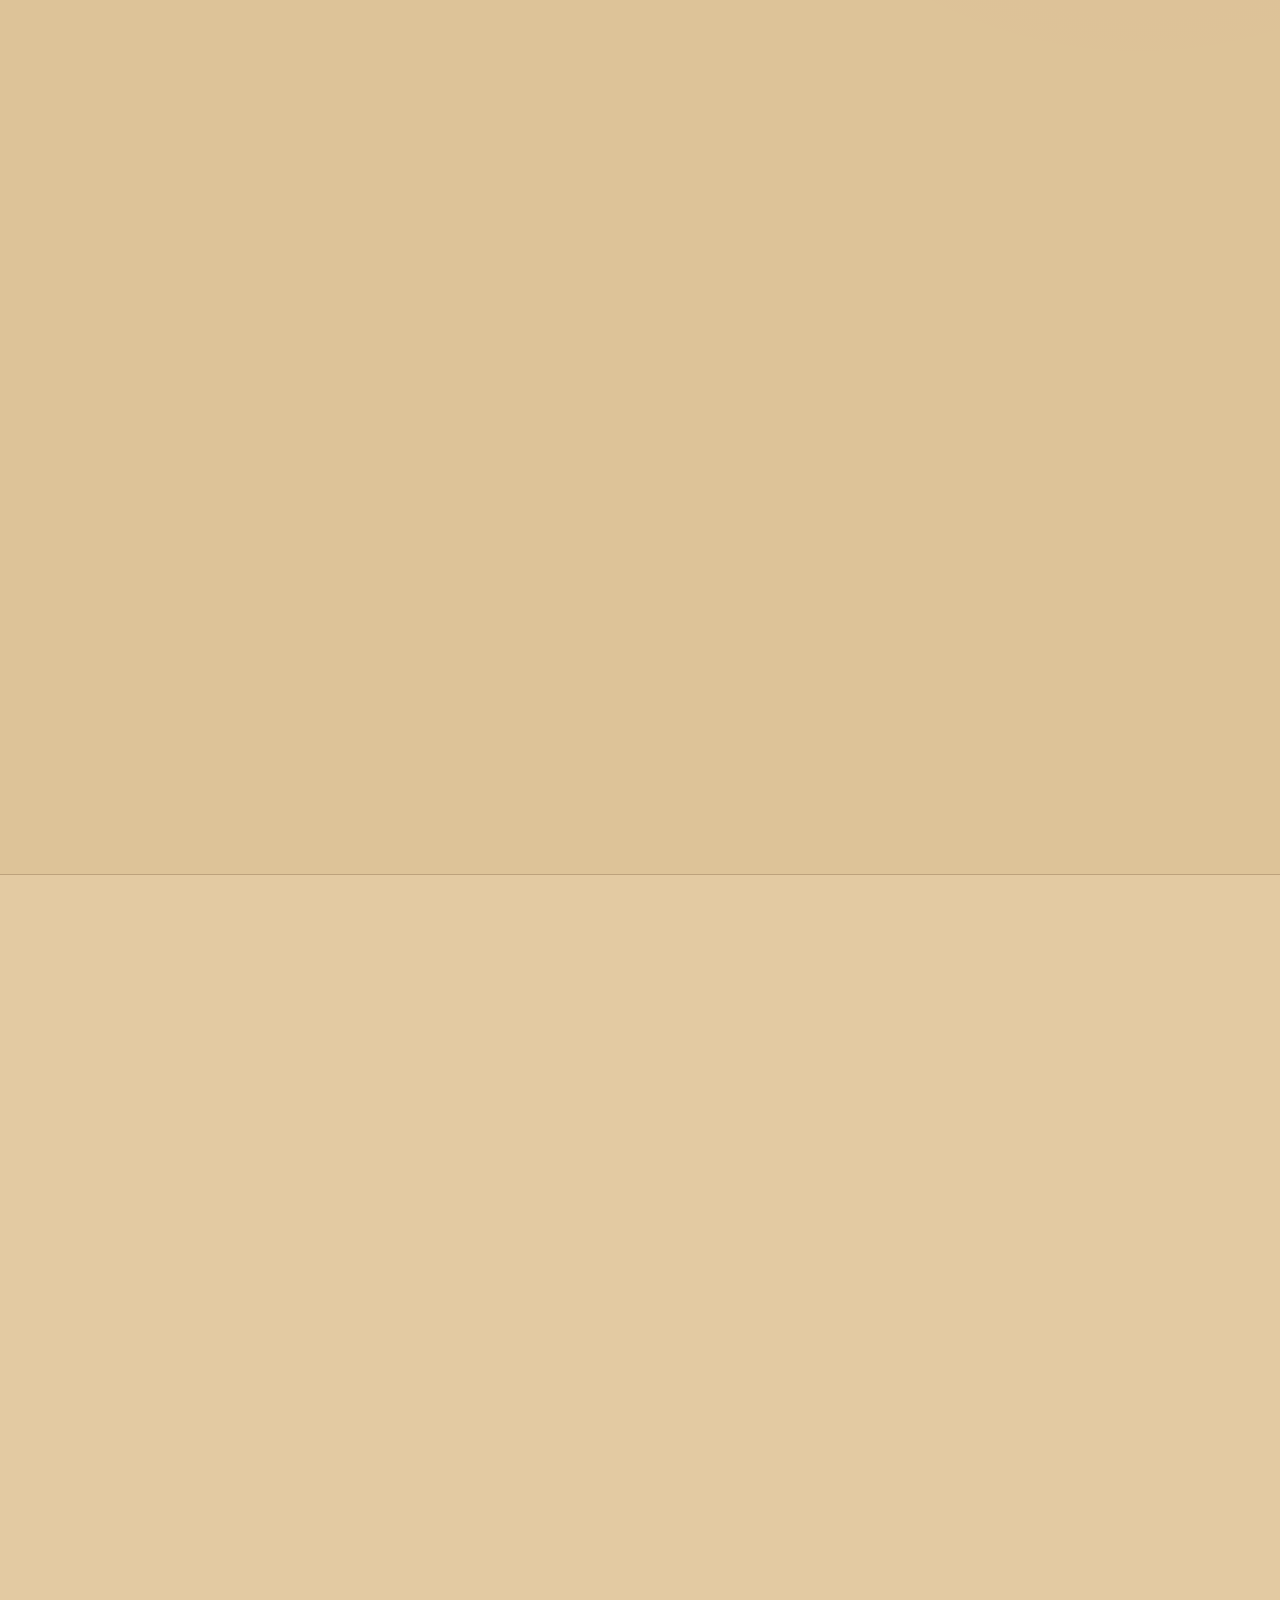
==== commit 54867501: "全面重构：入口页、墙上星火档案系统、首页导览与API密钥保护 - index.html/intro.css: 首页五大栏目改为可点击链接导航，大图标修复变形风险，导航文字加大加粗 - archive." ====
--- a/archive.html
+++ b/archive.html
@@ -3,34 +3,159 @@
 <head>
     <meta charset="UTF-8">
     <meta name="viewport" content="width=device-width, initial-scale=1.0">
-    <meta name="theme-color" content="#fffdf9">
-    <meta name="description" content="墙上星火——井冈山革命标语数字档案，支持分类、关键词与时间线浏览。">
-    <meta property="og:title" content="墙上星火 · 标语数字档案">
+    <meta name="theme-color" content="#8b2024">
+    <meta name="description" content="墙上星火——依据《整合.md》整理的井冈山精神与长征红色标语数字档案。">
+    <meta property="og:title" content="墙上星火 · 红色标语数字档案">
     <meta property="og:image" content="assets/team-emblem.png">
-    <title>墙上星火 · 标语数字档案</title>
+    <title>墙上星火 · 红色标语数字档案</title>
     <link rel="icon" href="assets/favicon.svg" type="image/svg+xml">
+    <link rel="preload" href="assets/team-emblem-mark.webp" as="image" type="image/webp" fetchpriority="high">
     <link rel="stylesheet" href="archive.css">
+    <link rel="stylesheet" href="page-transitions.css">
 </head>
-<body data-archive-page="true">
-    <a class="da-skip-link" href="#archiveContent">跳到档案内容</a>
-    <div class="archive-app" id="archiveApp" aria-hidden="true">
-        <header class="da-topbar">
-            <div class="da-container da-topbar-inner">
-                <button class="da-brand" id="archiveBrand" type="button" aria-label="返回标语数字档案库首页">
-                    <img class="da-brand-emblem" src="assets/team-emblem.png" alt="">
-                    <span>墙上星火 · 标语数字档案</span>
-                </button>
-                <nav class="da-nav" id="archiveNav" aria-label="标语数字档案库导航">
-                    <button class="da-nav-button is-active" type="button" data-da-route="home">栏目首页</button>
-                    <button class="da-nav-button" type="button" data-da-route="categories">分类检索</button>
-                    <button class="da-nav-button" type="button" data-da-route="detail">代表档案</button>
-                    <button class="da-nav-button" type="button" data-da-route="timeline">时间线索</button>
-                </nav>
-                <a class="da-close" href="home.html" aria-label="返回信火追源首页">← 返回首页</a>
+<body>
+    <a class="archive-skip-link" href="#archiveSearch">跳到标语搜索</a>
+
+    <header class="archive-header">
+        <div class="archive-container archive-header-inner">
+            <a class="archive-brand" href="home.html" aria-label="返回信火追源首页">
+                <img src="assets/team-emblem-mark.webp" width="192" height="192"
+                     fetchpriority="high" decoding="async" alt="">
+                <span>
+                    <strong>墙上星火</strong>
+                    <small>红色标语数字档案</small>
+                </span>
+            </a>
+            <a class="archive-home-link" href="home.html">返回首页 <span aria-hidden="true">↗</span></a>
+        </div>
+    </header>
+
+    <main>
+        <section class="archive-hero">
+            <div class="archive-container archive-hero-inner">
+                <div>
+                    <p class="archive-kicker">01 / SLOGAN ARCHIVE</p>
+                    <h1>墙上星火</h1>
+                    <p class="archive-subtitle">从井冈山精神到伟大长征，沿着墙壁、传单与口号留下的文字，查看革命主张如何被表达、传播并转化为行动。</p>
+                </div>
+                <aside class="archive-source-note">
+                    <span>DATA SOURCE</span>
+                    <strong>《整合.md》</strong>
+                    <p>逐条生成，不补写、不推断；原文件未提供的信息在详情中保持空缺。</p>
+                </aside>
             </div>
-        </header>
-        <main id="archiveContent"></main>
-    </div>
+        </section>
+
+        <section class="archive-search-section" id="archiveSearch" aria-labelledby="searchTitle">
+            <div class="archive-container">
+                <form class="archive-search" id="archiveSearchForm" role="search">
+                    <div class="search-heading">
+                        <span>SEARCH / 检索</span>
+                        <label id="searchTitle" for="archiveSearchInput">搜索标语</label>
+                    </div>
+                    <div class="search-control">
+                        <svg aria-hidden="true" viewBox="0 0 24 24">
+                            <circle cx="10.5" cy="10.5" r="6.5"></circle>
+                            <path d="m15.5 15.5 5 5"></path>
+                        </svg>
+                        <input id="archiveSearchInput" type="search" autocomplete="off"
+                               placeholder="输入标语原文、地点、类别或出处">
+                        <button id="archiveSearchClear" type="button" hidden>清除</button>
+                    </div>
+                    <p id="archiveSearchStatus" aria-live="polite">正在读取档案数据…</p>
+                </form>
+            </div>
+        </section>
+
+        <section class="archive-statistics" aria-labelledby="statisticsTitle">
+            <div class="archive-container">
+                <header class="archive-section-heading">
+                    <div>
+                        <p class="archive-kicker">QUANTITATIVE OVERVIEW</p>
+                        <h2 id="statisticsTitle">两类标语量化统计</h2>
+                    </div>
+                    <p>数字直接来自《整合.md》的有效表格记录；点击任一类别即可查看对应标语。</p>
+                </header>
+                <div class="period-stat-grid" id="periodStats" aria-live="polite">
+                    <div class="archive-skeleton"></div>
+                    <div class="archive-skeleton"></div>
+                </div>
+            </div>
+        </section>
+
+        <section class="archive-taxonomy" aria-labelledby="taxonomyTitle">
+            <div class="archive-container">
+                <header class="archive-section-heading">
+                    <div>
+                        <p class="archive-kicker">CATEGORY INDEX</p>
+                        <h2 id="taxonomyTitle">按主题进入档案</h2>
+                    </div>
+                    <p>井冈山部分沿用原文件七项分类，长征部分沿用原文件五项分类。</p>
+                </header>
+                <div class="theme-groups" id="themeGroups">
+                    <div class="archive-skeleton archive-skeleton-wide"></div>
+                </div>
+            </div>
+        </section>
+
+        <section class="archive-catalog" id="catalog" aria-labelledby="catalogTitle">
+            <div class="archive-container">
+                <header class="catalog-header">
+                    <div>
+                        <p class="archive-kicker">ARCHIVE LEDGER</p>
+                        <h2 id="catalogTitle">标语目录</h2>
+                    </div>
+                    <button class="reset-filter" id="resetArchiveFilter" type="button" hidden>查看全部</button>
+                </header>
+
+                <div class="active-filter" id="activeArchiveFilter" aria-live="polite"></div>
+                <div class="record-list" id="archiveRecordList" aria-live="polite"></div>
+
+                <div class="archive-empty" id="archiveEmpty" hidden>
+                    <strong>没有找到匹配的标语</strong>
+                    <p>请尝试缩短关键词，或清除当前类别筛选。</p>
+                </div>
+
+                <div class="load-more-wrap">
+                    <button class="load-more" id="archiveLoadMore" type="button" hidden>
+                        继续加载
+                        <span aria-hidden="true">↓</span>
+                    </button>
+                </div>
+            </div>
+        </section>
+    </main>
+
+    <footer class="archive-footer">
+        <div class="archive-container archive-footer-inner">
+            <div>
+                <strong>信火追源</strong>
+                <p>中国海洋大学信息科学与工程学部 · 信火追源研习团</p>
+            </div>
+            <p>本栏目数据来源：《整合.md》</p>
+        </div>
+    </footer>
+
+    <dialog class="record-dialog" id="archiveRecordDialog" aria-labelledby="recordDialogTitle">
+        <article class="record-detail">
+            <header class="record-detail-header">
+                <div>
+                    <p class="archive-kicker" id="recordDialogIndex">ARCHIVE RECORD</p>
+                    <p class="record-breadcrumb" id="recordDialogBreadcrumb"></p>
+                </div>
+                <button class="record-close" id="archiveRecordClose" type="button" aria-label="关闭标语详情">×</button>
+            </header>
+            <div class="record-detail-body" id="archiveRecordDetail"></div>
+            <footer class="record-detail-footer">
+                <button id="previousRecord" type="button">← 上一条</button>
+                <button id="nextRecord" type="button">下一条 →</button>
+            </footer>
+        </article>
+    </dialog>
+
+    <a class="entry-return" href="index.html" aria-label="返回入口页">↖ 返回序章</a>
+
+    <script src="navigation.js"></script>
     <script src="archive.js"></script>
 </body>
 </html>
--- a/archive.css
+++ b/archive.css
@@ -1,2067 +1,1272 @@
-/* ============================================================
-   标语数字档案库
-   独立命名空间，避免影响“信火追源”原页面
-   ============================================================ */
-
-.nav-archive-link {
-    appearance: none;
+:root {
+    --paper: #e3caa2;
+    --paper-deep: #d5b78b;
+    --paper-light: #f3dfbd;
+    --paper-card: #ecd6b2;
+    --paper-bright: #fff4df;
+    --ink: #30241c;
+    --ink-soft: #5a4536;
+    --muted: #725a46;
+    --red: #8b2024;
+    --red-deep: #651519;
+    --red-soft: rgba(139, 32, 36, 0.09);
+    --gold: #9c6a2a;
+    --line: rgba(104, 75, 50, 0.27);
+    --line-strong: rgba(104, 75, 50, 0.43);
+    --white: #fff7e8;
+    --serif: "Noto Serif SC", "Source Han Serif SC", "Songti SC", "STSong", serif;
+    --sans: "Noto Sans SC", "Microsoft YaHei", "PingFang SC", sans-serif;
+    --title: "FZKai-Z03", "STKaiti", "KaiTi", serif;
+    --container: 1280px;
+    --header-height: 74px;
+    --ease: cubic-bezier(0.16, 1, 0.3, 1);
+}
+
+*,
+*::before,
+*::after {
+    box-sizing: border-box;
+}
+
+html {
+    scroll-behavior: smooth;
+    scroll-padding-top: calc(var(--header-height) + 1.5rem);
+}
+
+body {
+    min-width: 320px;
+    margin: 0;
+    overflow-x: hidden;
+    color: var(--ink);
+    background:
+        radial-gradient(circle at 9% 8%, rgba(255, 247, 232, 0.48), transparent 28rem),
+        radial-gradient(circle at 89% 34%, rgba(139, 32, 36, 0.045), transparent 30rem),
+        var(--paper);
+    font-family: var(--serif);
+    font-size: 18px;
+    font-weight: 600;
+    line-height: 1.8;
+    text-rendering: optimizeLegibility;
+    -webkit-font-smoothing: antialiased;
+}
+
+body::before {
+    position: fixed;
+    z-index: 80;
+    inset: 0;
+    pointer-events: none;
+    content: "";
+    opacity: 0.045;
+    background-image: url("data:image/svg+xml,%3Csvg viewBox='0 0 160 160' xmlns='http://www.w3.org/2000/svg'%3E%3Cfilter id='n'%3E%3CfeTurbulence type='fractalNoise' baseFrequency='.78' numOctaves='2' stitchTiles='stitch'/%3E%3C/filter%3E%3Crect width='100%25' height='100%25' filter='url(%23n)' opacity='.6'/%3E%3C/svg%3E");
+    mix-blend-mode: multiply;
+}
+
+body.dialog-open {
+    overflow: hidden;
+}
+
+::selection {
+    color: var(--white);
+    background: var(--red);
+}
+
+a {
+    color: inherit;
+    text-decoration: none;
+}
+
+button,
+input {
+    color: inherit;
+    font: inherit;
+}
+
+button {
+    cursor: pointer;
+}
+
+button:focus-visible,
+a:focus-visible,
+input:focus-visible {
+    outline: 2px solid var(--red);
+    outline-offset: 4px;
+}
+
+img,
+svg {
+    display: block;
+}
+
+[hidden] {
+    display: none !important;
+}
+
+.archive-container {
+    width: min(var(--container), calc(100% - 48px));
+    margin-inline: auto;
+}
+
+.archive-skip-link {
+    position: fixed;
+    z-index: 500;
+    top: 0.75rem;
+    left: 0.75rem;
+    padding: 0.55rem 0.9rem;
+    color: var(--white);
+    background: var(--red-deep);
+    transform: translateY(-170%);
+    transition: transform 180ms ease;
+}
+
+.archive-skip-link:focus {
+    transform: translateY(0);
+}
+
+.archive-header {
+    position: sticky;
+    z-index: 100;
+    top: 0;
+    height: var(--header-height);
+    border-bottom: 1px solid var(--line);
+    background: rgba(227, 202, 162, 0.97);
+}
+
+.archive-header-inner {
+    display: flex;
+    height: 100%;
+    align-items: center;
+    justify-content: space-between;
+    gap: 2rem;
+}
+
+.archive-brand {
+    display: inline-flex;
+    align-items: center;
+    gap: 0.8rem;
+}
+
+.archive-brand img {
+    width: 2.75rem;
+    height: 2.75rem;
+    border: 1px solid rgba(101, 21, 25, 0.3);
+    border-radius: 50%;
+    object-fit: cover;
+    box-shadow: 0 3px 10px rgba(66, 40, 24, 0.13);
+}
+
+.archive-brand span {
+    display: grid;
+    gap: 0.05rem;
+}
+
+.archive-brand strong {
+    color: var(--red-deep);
+    font-family: var(--title);
+    font-size: 1.35rem;
+    font-weight: 900;
+    letter-spacing: 0.1em;
+    line-height: 1.1;
+}
+
+.archive-brand small {
+    color: var(--muted);
+    font-family: var(--sans);
+    font-size: 0.62rem;
+    font-weight: 700;
+    letter-spacing: 0.1em;
+}
+
+.archive-home-link {
+    display: inline-flex;
+    align-items: center;
+    gap: 0.45rem;
+    border-bottom: 1px solid rgba(101, 21, 25, 0.45);
+    color: var(--red-deep);
+    font-family: var(--sans);
+    font-size: 0.78rem;
+    font-weight: 800;
+    letter-spacing: 0.05em;
+    transition: gap 220ms var(--ease);
+}
+
+.archive-home-link:hover {
+    gap: 0.7rem;
+}
+
+.archive-hero {
+    position: relative;
+    isolation: isolate;
+    overflow: hidden;
+    padding: clamp(4rem, 7vw, 7rem) 0 clamp(5.8rem, 9vw, 8rem);
+}
+
+.archive-hero::before {
+    position: absolute;
+    z-index: -1;
+    inset: 0;
+    content: "";
+    opacity: 0.13;
+    background: url("assets/archive-hero.svg") 80% 43% / min(58rem, 70vw) auto no-repeat;
+    filter: sepia(0.7) grayscale(0.45);
+    mask-image: linear-gradient(90deg, transparent 18%, #000 65%, transparent);
+}
+
+.archive-hero-inner {
+    display: grid;
+    grid-template-columns: minmax(0, 1.4fr) minmax(18rem, 0.55fr);
+    gap: clamp(3rem, 9vw, 9rem);
+    align-items: end;
+}
+
+.archive-kicker {
+    margin: 0;
+    color: var(--red-deep);
+    font-family: var(--sans);
+    font-size: 0.75rem;
+    font-weight: 900;
+    letter-spacing: 0.16em;
+}
+
+.archive-hero h1 {
+    margin: 0.35rem 0 1.35rem;
+    color: var(--red-deep);
+    font-family: var(--title);
+    font-size: clamp(4rem, 8.5vw, 8.4rem);
+    font-weight: 900;
+    letter-spacing: 0.04em;
+    line-height: 0.98;
+}
+
+.archive-subtitle {
+    max-width: 43rem;
+    margin: 0;
+    color: var(--ink-soft);
+    font-size: clamp(1rem, 1.45vw, 1.23rem);
+    line-height: 1.95;
+    text-wrap: pretty;
+}
+
+.archive-source-note {
+    position: relative;
+    border-top: 3px solid var(--red);
+    border-bottom: 1px solid var(--line-strong);
+    padding: 1.3rem 0 1.45rem;
+}
+
+.archive-source-note span {
+    color: var(--gold);
+    font-family: ui-monospace, "SFMono-Regular", Consolas, monospace;
+    font-size: 0.66rem;
+    font-weight: 800;
+    letter-spacing: 0.13em;
+}
+
+.archive-source-note strong {
+    display: block;
+    margin-top: 0.45rem;
+    color: var(--red-deep);
+    font-size: 1.25rem;
+    font-weight: 900;
+}
+
+.archive-source-note p {
+    margin: 0.55rem 0 0;
+    color: var(--muted);
+    font-size: 0.78rem;
+    line-height: 1.7;
+}
+
+.archive-search-section {
+    position: relative;
+    z-index: 3;
+    margin-top: -2.7rem;
+}
+
+.archive-search {
+    display: grid;
+    grid-template-columns: minmax(11rem, 0.4fr) minmax(20rem, 1fr) auto;
+    gap: clamp(1.5rem, 4vw, 4rem);
+    align-items: center;
+    border: 1px solid var(--line-strong);
+    border-top: 4px solid var(--red-deep);
+    padding: 1.35rem clamp(1.25rem, 3vw, 2.4rem);
+    background:
+        linear-gradient(rgba(255, 244, 223, 0.96), rgba(236, 214, 178, 0.97)),
+        repeating-linear-gradient(0deg, transparent 0 27px, rgba(114, 90, 70, 0.06) 27px 28px);
+    box-shadow: 0 14px 34px rgba(80, 49, 27, 0.12);
+}
+
+.search-heading {
+    display: grid;
+}
+
+.search-heading span {
+    color: var(--gold);
+    font-family: ui-monospace, "SFMono-Regular", Consolas, monospace;
+    font-size: 0.63rem;
+    font-weight: 800;
+    letter-spacing: 0.12em;
+}
+
+.search-heading label {
+    color: var(--ink);
+    font-size: 1.45rem;
+    font-weight: 900;
+}
+
+.search-control {
+    display: grid;
+    min-width: 0;
+    grid-template-columns: auto minmax(0, 1fr) auto;
+    gap: 0.75rem;
+    align-items: center;
+    border-bottom: 2px solid var(--red-deep);
+    padding: 0.5rem 0.15rem;
+}
+
+.search-control svg {
+    width: 1.25rem;
+    height: 1.25rem;
+    fill: none;
+    stroke: var(--red-deep);
+    stroke-linecap: round;
+    stroke-width: 1.8;
+}
+
+.search-control input {
+    min-width: 0;
     border: 0;
+    outline: 0;
+    padding: 0.3rem 0;
     background: transparent;
-    color: var(--ink-secondary);
-    font-family: var(--font-serif);
-    font-size: inherit;
+    font-family: var(--sans);
+    font-size: 0.95rem;
+    font-weight: 650;
+}
+
+.search-control input::placeholder {
+    color: rgba(90, 69, 54, 0.62);
+}
+
+.search-control button {
+    border: 0;
+    padding: 0.25rem;
+    color: var(--red-deep);
+    background: transparent;
+    font-family: var(--sans);
+    font-size: 0.72rem;
+    font-weight: 800;
+}
+
+.archive-search > p {
+    min-width: 9rem;
+    margin: 0;
+    color: var(--muted);
+    font-family: var(--sans);
+    font-size: 0.73rem;
     font-weight: 700;
-    letter-spacing: 0.035em;
-    cursor: pointer;
-    padding: 0;
+    text-align: right;
+}
+
+.archive-statistics,
+.archive-taxonomy,
+.archive-catalog {
+    padding: clamp(5rem, 8vw, 8rem) 0;
+}
+
+.archive-statistics {
+    padding-bottom: clamp(4.2rem, 7vw, 6.5rem);
+}
+
+.archive-taxonomy {
+    border-block: 1px solid var(--line);
+    background: rgba(213, 183, 139, 0.42);
+}
+
+.archive-section-heading {
+    display: grid;
+    grid-template-columns: minmax(0, 1fr) minmax(19rem, 0.58fr);
+    gap: clamp(2rem, 7vw, 8rem);
+    align-items: end;
+    margin-bottom: clamp(2.2rem, 4vw, 3.4rem);
+}
+
+.archive-section-heading h2,
+.catalog-header h2 {
+    margin: 0.4rem 0 0;
+    color: var(--ink);
+    font-size: clamp(2.2rem, 4.5vw, 4.2rem);
+    font-weight: 900;
+    letter-spacing: -0.045em;
+    line-height: 1.08;
+    text-wrap: balance;
+}
+
+.archive-section-heading > p {
+    max-width: 35rem;
+    margin: 0;
+    color: var(--ink-soft);
+    font-size: 0.9rem;
+    line-height: 1.85;
+}
+
+.period-stat-grid {
+    display: grid;
+    grid-template-columns: repeat(2, minmax(0, 1fr));
+    gap: 1px;
+    overflow: hidden;
+    border: 1px solid var(--line-strong);
+    background: var(--line-strong);
+}
+
+.period-stat {
     position: relative;
-    transition: color 0.3s;
-}
-
-.nav-archive-link::after {
-    content: "";
+    display: grid;
+    min-height: 18rem;
+    grid-template-rows: auto 1fr auto;
+    overflow: hidden;
+    border: 0;
+    padding: clamp(1.5rem, 3vw, 2.7rem);
+    color: var(--ink);
+    background: var(--paper-card);
+    text-align: left;
+    transition: color 260ms ease, background-color 260ms ease;
+}
+
+.period-stat::after {
     position: absolute;
-    left: 0;
-    bottom: -1px;
-    width: 0;
-    height: 3px;
-    background: var(--china-red-dark);
-    transition: width 0.3s;
-}
-
-.nav-archive-link:hover {
-    color: var(--china-red-dark);
-}
-
-.nav-archive-link:hover::after {
-    width: 100%;
-}
-
-body.archive-mode {
-    overflow: hidden;
-}
-
-.da-skip-link {
-    position: fixed;
-    z-index: 4000;
-    top: 12px;
-    left: 12px;
-    padding: 9px 15px;
-    color: #fffdf9;
-    background: #791014;
-    transform: translateY(-160%);
-    transition: transform 180ms ease;
-}
-
-.da-skip-link:focus {
-    transform: translateY(0);
-}
-
-.archive-app {
-    --da-red: #9f151a;
-    --da-red-dark: #791014;
-    --da-red-light: #bd312c;
-    --da-gold: #ab7525;
-    --da-gold-pale: #dfc496;
-    --da-ink: #2b2926;
-    --da-muted: #756f66;
-    --da-line: #e5dbcc;
-    --da-paper: #fbf8f2;
-    --da-paper-deep: #f2eadf;
-    --da-white: #fffdf9;
-    --da-shadow: 0 18px 50px rgba(79, 46, 24, 0.12);
-    --da-soft-shadow: 0 8px 24px rgba(79, 46, 24, 0.08);
-    display: none;
-    position: fixed;
-    inset: 0;
-    z-index: 3000;
-    overflow-y: auto;
-    overscroll-behavior: contain;
-    color: var(--da-ink);
-    background:
-        radial-gradient(circle at 20% 0%, rgba(159, 21, 26, 0.035), transparent 28rem),
-        linear-gradient(rgba(255, 253, 249, 0.92), rgba(250, 246, 239, 0.96)),
-        url("assets/archive-hero.svg") center/cover fixed;
-    font-family: "Noto Serif SC", "Songti SC", "STSong", serif;
-    line-height: 1.65;
-}
-
-.archive-app.is-open {
-    display: block;
-    animation: da-fade-in 0.28s ease both;
-}
-
-.archive-app *,
-.archive-app *::before,
-.archive-app *::after {
-    box-sizing: border-box;
-}
-
-.archive-app button,
-.archive-app input,
-.archive-app select {
-    font: inherit;
-}
-
-.archive-app button {
-    cursor: pointer;
-}
-
-.archive-app::-webkit-scrollbar {
-    width: 8px;
-}
-
-.archive-app::-webkit-scrollbar-track {
-    background: #f2eadf;
-}
-
-.archive-app::-webkit-scrollbar-thumb {
-    background: #b58f71;
-    border-radius: 20px;
-}
-
-@keyframes da-fade-in {
-    from { opacity: 0; }
-    to { opacity: 1; }
-}
-
-@keyframes da-rise {
-    from { opacity: 0; transform: translateY(18px); }
-    to { opacity: 1; transform: translateY(0); }
-}
-
-.da-container {
-    width: min(1180px, calc(100% - 48px));
-    margin: 0 auto;
-}
-
-.da-topbar {
-    position: sticky;
-    top: 0;
-    z-index: 40;
-    height: 78px;
-    background: rgba(255, 253, 249, 0.96);
-    border-bottom: 1px solid rgba(154, 123, 82, 0.22);
-    box-shadow: 0 2px 15px rgba(65, 45, 27, 0.05);
-    backdrop-filter: blur(14px);
-}
-
-.da-topbar-inner {
-    height: 100%;
+    right: -0.08em;
+    bottom: -0.33em;
+    color: rgba(139, 32, 36, 0.055);
+    content: attr(data-watermark);
+    font-family: var(--title);
+    font-size: clamp(8rem, 17vw, 16rem);
+    font-weight: 900;
+    line-height: 1;
+    pointer-events: none;
+}
+
+.period-stat:hover,
+.period-stat.is-active {
+    color: var(--white);
+    background: var(--red-deep);
+}
+
+.period-stat:hover::after,
+.period-stat.is-active::after {
+    color: rgba(255, 247, 232, 0.055);
+}
+
+.period-stat-top,
+.period-stat-footer {
+    position: relative;
+    z-index: 1;
     display: flex;
     align-items: center;
     justify-content: space-between;
-    gap: 28px;
-}
-
-.da-brand {
-    appearance: none;
+    gap: 1rem;
+}
+
+.period-stat-top span,
+.period-stat-footer {
+    font-family: var(--sans);
+    font-size: 0.72rem;
+    font-weight: 800;
+    letter-spacing: 0.08em;
+}
+
+.period-stat-top i {
+    color: var(--gold);
+    font-family: ui-monospace, "SFMono-Regular", Consolas, monospace;
+    font-size: 0.68rem;
+    font-style: normal;
+}
+
+.period-stat-number {
+    position: relative;
+    z-index: 1;
+    align-self: center;
+    font-family: ui-monospace, "SFMono-Regular", Consolas, monospace;
+    font-size: clamp(4.5rem, 9vw, 8rem);
+    font-weight: 900;
+    letter-spacing: -0.08em;
+    line-height: 1;
+    font-variant-numeric: tabular-nums;
+}
+
+.period-stat-footer span:last-child {
+    font-size: 1.1rem;
+}
+
+.theme-groups {
+    display: grid;
+    gap: clamp(3rem, 6vw, 5.5rem);
+}
+
+.theme-group-header {
+    display: grid;
+    grid-template-columns: auto 1fr auto;
+    gap: 1rem;
+    align-items: center;
+    margin-bottom: 1.2rem;
+}
+
+.theme-group-header span {
+    color: var(--red-deep);
+    font-family: ui-monospace, "SFMono-Regular", Consolas, monospace;
+    font-size: 0.7rem;
+    font-weight: 800;
+}
+
+.theme-group-header h3 {
+    margin: 0;
+    font-size: 1.35rem;
+    font-weight: 900;
+    letter-spacing: 0.04em;
+}
+
+.theme-group-header p {
+    margin: 0;
+    color: var(--muted);
+    font-family: var(--sans);
+    font-size: 0.72rem;
+    font-weight: 700;
+}
+
+.theme-card-grid {
+    display: grid;
+    grid-template-columns: repeat(4, minmax(0, 1fr));
+    border-top: 3px solid var(--red-deep);
+    border-left: 1px solid var(--line);
+}
+
+.theme-card {
+    position: relative;
+    display: grid;
+    min-height: 12.5rem;
+    grid-template-rows: auto auto 1fr auto;
+    gap: 0.55rem;
     border: 0;
+    border-right: 1px solid var(--line);
+    border-bottom: 1px solid var(--line);
+    padding: 1.3rem;
+    color: var(--ink);
+    background: rgba(243, 223, 189, 0.48);
+    text-align: left;
+    transition: color 240ms ease, background 240ms ease, transform 240ms var(--ease);
+}
+
+.theme-card:hover,
+.theme-card.is-active {
+    z-index: 1;
+    color: var(--white);
+    background: var(--red);
+    transform: translateY(-3px);
+}
+
+.theme-index {
+    color: var(--gold);
+    font-family: ui-monospace, "SFMono-Regular", Consolas, monospace;
+    font-size: 0.65rem;
+    font-weight: 800;
+    letter-spacing: 0.08em;
+}
+
+.theme-name {
+    font-size: 1.08rem;
+    font-weight: 900;
+    line-height: 1.45;
+}
+
+.theme-description {
+    display: -webkit-box;
+    overflow: hidden;
+    margin: 0;
+    color: var(--muted);
+    font-size: 0.72rem;
+    line-height: 1.65;
+    -webkit-box-orient: vertical;
+    -webkit-line-clamp: 3;
+}
+
+.theme-card:hover .theme-description,
+.theme-card.is-active .theme-description {
+    color: rgba(255, 247, 232, 0.74);
+}
+
+.theme-count {
+    justify-self: end;
+    font-family: ui-monospace, "SFMono-Regular", Consolas, monospace;
+    font-size: 1.8rem;
+    font-weight: 900;
+    font-variant-numeric: tabular-nums;
+}
+
+.archive-catalog {
+    padding-top: clamp(5rem, 8vw, 7rem);
+}
+
+.catalog-header {
+    display: flex;
+    align-items: end;
+    justify-content: space-between;
+    gap: 2rem;
+    border-bottom: 3px solid var(--red-deep);
+    padding-bottom: 1.4rem;
+}
+
+.reset-filter {
+    border: 0;
+    border-bottom: 1px solid var(--red-deep);
+    padding: 0.25rem 0;
+    color: var(--red-deep);
+    background: transparent;
+    font-family: var(--sans);
+    font-size: 0.75rem;
+    font-weight: 800;
+}
+
+.active-filter {
+    min-height: 3.7rem;
+    display: flex;
+    align-items: center;
+    gap: 0.65rem;
+    border-bottom: 1px solid var(--line);
+    color: var(--muted);
+    font-family: var(--sans);
+    font-size: 0.76rem;
+}
+
+.active-filter strong {
+    color: var(--red-deep);
+}
+
+.record-list {
+    display: grid;
+}
+
+.record-row {
+    display: grid;
+    width: 100%;
+    min-height: 9.2rem;
+    grid-template-columns: 6.7rem minmax(0, 1fr) minmax(10rem, 0.34fr) 2.5rem;
+    gap: clamp(1rem, 3vw, 2.4rem);
+    align-items: center;
+    border: 0;
+    border-bottom: 1px solid var(--line);
+    padding: 1.35rem 0;
+    color: var(--ink);
+    background: transparent;
+    text-align: left;
+    transition: color 240ms ease, background-color 240ms ease, padding 260ms var(--ease);
+}
+
+.record-row:hover {
+    padding-inline: 1rem;
+    color: var(--red-deep);
+    background: rgba(243, 223, 189, 0.52);
+}
+
+.record-code {
+    align-self: start;
+    padding-top: 0.25rem;
+    color: var(--gold);
+    font-family: ui-monospace, "SFMono-Regular", Consolas, monospace;
+    font-size: 0.66rem;
+    font-weight: 800;
+    letter-spacing: 0.08em;
+}
+
+.record-main {
+    min-width: 0;
+}
+
+.record-main h3 {
+    display: -webkit-box;
+    overflow: hidden;
+    margin: 0;
+    font-size: clamp(1.05rem, 1.55vw, 1.35rem);
+    font-weight: 900;
+    line-height: 1.65;
+    text-wrap: pretty;
+    -webkit-box-orient: vertical;
+    -webkit-line-clamp: 2;
+}
+
+.record-main p,
+.record-meta p {
+    margin: 0.45rem 0 0;
+    color: var(--muted);
+    font-size: 0.72rem;
+    line-height: 1.65;
+}
+
+.record-main p {
+    font-family: var(--sans);
+    font-weight: 700;
+}
+
+.record-meta {
+    min-width: 0;
+}
+
+.record-meta span {
+    display: block;
+    color: var(--red-deep);
+    font-family: var(--sans);
+    font-size: 0.68rem;
+    font-weight: 850;
+    letter-spacing: 0.05em;
+}
+
+.record-meta p {
+    display: -webkit-box;
+    overflow: hidden;
+    -webkit-box-orient: vertical;
+    -webkit-line-clamp: 2;
+}
+
+.record-arrow {
+    display: grid;
+    width: 2.15rem;
+    height: 2.15rem;
+    place-items: center;
+    border: 1px solid var(--line-strong);
+    border-radius: 50%;
+    color: var(--red-deep);
+    font-family: var(--sans);
+    font-size: 1rem;
+    transition: color 220ms ease, background-color 220ms ease, transform 220ms var(--ease);
+}
+
+.record-row:hover .record-arrow {
+    color: var(--white);
+    background: var(--red-deep);
+    transform: translateX(3px);
+}
+
+.load-more-wrap {
+    display: grid;
+    place-items: center;
+    padding-top: 2.2rem;
+}
+
+.load-more {
+    display: inline-flex;
+    min-width: 12rem;
+    min-height: 3.2rem;
+    align-items: center;
+    justify-content: space-between;
+    gap: 2rem;
+    border: 1px solid var(--red-deep);
+    padding: 0.7rem 1.15rem;
+    color: var(--white);
+    background: var(--red-deep);
+    font-family: var(--sans);
+    font-size: 0.8rem;
+    font-weight: 850;
+    transition: background-color 220ms ease, transform 220ms ease;
+}
+
+.load-more:hover {
+    background: var(--red);
+    transform: translateY(-2px);
+}
+
+.archive-empty {
+    border-bottom: 1px solid var(--line);
+    padding: 4rem 1rem;
+    text-align: center;
+}
+
+.archive-empty strong {
+    color: var(--red-deep);
+    font-size: 1.3rem;
+}
+
+.archive-empty p {
+    margin: 0.5rem 0 0;
+    color: var(--muted);
+    font-size: 0.82rem;
+}
+
+.archive-skeleton {
+    min-height: 18rem;
+    background: linear-gradient(100deg, rgba(243, 223, 189, 0.42) 20%, rgba(255, 247, 232, 0.67) 40%, rgba(243, 223, 189, 0.42) 60%);
+    background-size: 220% 100%;
+    animation: archive-shimmer 1.3s linear infinite;
+}
+
+.archive-skeleton-wide {
+    min-height: 22rem;
+}
+
+@keyframes archive-shimmer {
+    to {
+        background-position: -220% 0;
+    }
+}
+
+.archive-footer {
+    padding: 3.2rem 0 1.4rem;
+    color: rgba(255, 247, 232, 0.82);
+    background: var(--red-deep);
+}
+
+.archive-footer-inner {
+    display: flex;
+    align-items: end;
+    justify-content: space-between;
+    gap: 2rem;
+}
+
+.archive-footer strong {
+    color: var(--white);
+    font-family: var(--title);
+    font-size: 2rem;
+    letter-spacing: 0.13em;
+}
+
+.archive-footer p {
+    margin: 0.35rem 0 0;
+    font-size: 0.72rem;
+}
+
+.record-dialog {
+    width: min(58rem, calc(100% - 2.5rem));
+    max-width: none;
+    max-height: min(88dvh, 56rem);
+    overflow: hidden;
+    border: 1px solid var(--line-strong);
+    padding: 0;
+    color: var(--ink);
+    background: var(--paper-light);
+    box-shadow: 0 30px 100px rgba(52, 27, 18, 0.35);
+}
+
+.record-dialog::backdrop {
+    background: rgba(41, 22, 16, 0.62);
+    backdrop-filter: blur(4px);
+}
+
+.record-detail {
+    display: grid;
+    max-height: inherit;
+    grid-template-rows: auto minmax(0, 1fr) auto;
+}
+
+.record-detail-header {
+    display: flex;
+    align-items: start;
+    justify-content: space-between;
+    gap: 2rem;
+    border-bottom: 1px solid var(--line);
+    padding: 1.25rem clamp(1.2rem, 4vw, 2.5rem);
+    background: rgba(213, 183, 139, 0.45);
+}
+
+.record-breadcrumb {
+    margin: 0.35rem 0 0;
+    color: var(--muted);
+    font-family: var(--sans);
+    font-size: 0.73rem;
+    font-weight: 700;
+}
+
+.record-close {
+    display: grid;
+    width: 2.5rem;
+    height: 2.5rem;
+    flex: 0 0 auto;
+    place-items: center;
+    border: 1px solid var(--line-strong);
+    border-radius: 50%;
     padding: 0;
     background: transparent;
-    color: var(--da-red);
-    display: flex;
-    align-items: center;
-    gap: 14px;
+    font-family: var(--sans);
+    font-size: 1.4rem;
+    line-height: 1;
+}
+
+.record-close:hover {
+    color: var(--white);
+    background: var(--red-deep);
+}
+
+.record-detail-body {
+    overflow-y: auto;
+    padding: clamp(2rem, 5vw, 4rem) clamp(1.2rem, 6vw, 4.5rem);
+}
+
+.record-detail-body h2 {
+    max-width: 45rem;
+    margin: 0;
+    color: var(--red-deep);
+    font-size: clamp(1.7rem, 3.6vw, 3.2rem);
     font-weight: 900;
-    font-size: 19px;
-    letter-spacing: 0.04em;
-    white-space: nowrap;
-}
-
-.da-brand-mark {
-    position: relative;
-    width: 60px;
-    height: 43px;
-    flex: 0 0 auto;
-}
-
-.da-brand-emblem {
-    width: 48px;
-    height: 48px;
-    flex: 0 0 auto;
-    border: 1px solid rgba(159, 21, 26, 0.24);
-    border-radius: 50%;
-    object-fit: cover;
-    box-shadow: 0 3px 10px rgba(65, 45, 27, 0.12);
-}
-
-.da-brand-mark::before,
-.da-brand-mark::after {
-    content: "";
-    position: absolute;
-    bottom: 8px;
-    background: var(--da-red);
-    clip-path: polygon(0 100%, 38% 50%, 48% 70%, 66% 0, 100% 100%);
-}
-
-.da-brand-mark::before {
-    left: 4px;
-    width: 52px;
-    height: 36px;
-}
-
-.da-brand-mark::after {
-    left: 0;
-    bottom: 4px;
-    width: 60px;
-    height: 7px;
-    clip-path: polygon(0 60%, 100% 0, 88% 100%, 8% 100%);
-    background: #b42a27;
-}
-
-.da-nav {
-    display: flex;
-    align-items: stretch;
-    height: 100%;
-    margin-left: auto;
-}
-
-.da-nav-button {
-    appearance: none;
-    border: 0;
-    background: transparent;
-    color: #3e3831;
-    min-width: 92px;
-    padding: 0 18px;
-    position: relative;
-    font-size: 15px;
-    font-weight: 700;
-    transition: color 0.22s, background 0.22s;
-}
-
-.da-nav-button::after {
-    content: "";
-    position: absolute;
-    height: 3px;
-    left: 22px;
-    right: 22px;
-    bottom: 0;
-    background: var(--da-red);
-    transform: scaleX(0);
-    transition: transform 0.22s;
-}
-
-.da-nav-button:hover,
-.da-nav-button.is-active {
-    color: var(--da-red);
-    background: rgba(159, 21, 26, 0.025);
-}
-
-.da-nav-button.is-active::after {
-    transform: scaleX(1);
-}
-
-.da-close {
-    appearance: none;
-    display: inline-flex;
-    align-items: center;
-    border: 1px solid #dccdbc;
-    background: #fffdf9;
-    color: #665d54;
-    height: 38px;
-    padding: 0 16px;
-    border-radius: 999px;
-    white-space: nowrap;
-    text-decoration: none;
-    transition: 0.2s ease;
-}
-
-.da-close:hover {
-    color: var(--da-red);
-    border-color: rgba(159, 21, 26, 0.42);
-    transform: translateX(-2px);
-}
-
-.da-view {
-    min-height: calc(100vh - 78px);
-    animation: da-rise 0.45s ease both;
-}
-
-.da-hero {
-    min-height: 585px;
-    position: relative;
-    display: flex;
-    align-items: center;
-    overflow: hidden;
-    isolation: isolate;
-    background:
-        linear-gradient(90deg, rgba(250, 242, 226, 0.98) 0%, rgba(250, 242, 226, 0.9) 34%, rgba(250, 242, 226, 0.16) 67%, rgba(45, 24, 13, 0.1) 100%),
-        url("assets/archive-hero.svg") center/cover no-repeat;
-}
-
-.da-hero::before {
-    content: "";
-    position: absolute;
-    inset: 0;
-    z-index: -1;
-    background:
-        radial-gradient(circle at 14% 22%, rgba(255,255,255,.46), transparent 24%),
-        linear-gradient(180deg, transparent 50%, rgba(114, 72, 35, 0.08));
-}
-
-.da-hero::after {
-    content: "";
-    position: absolute;
-    z-index: 1;
-    left: -2%;
-    right: -2%;
-    bottom: -2px;
-    height: 108px;
-    background:
-        radial-gradient(90% 100% at 50% 120%, #7b080c 0 47%, transparent 48%),
-        linear-gradient(162deg, transparent 0 34%, #9b0f14 35% 58%, transparent 59%),
-        linear-gradient(9deg, transparent 0 37%, #b91a20 38% 73%, transparent 74%);
-    filter: drop-shadow(0 -9px 16px rgba(92, 5, 9, 0.24));
-    opacity: 0.98;
-}
-
-.da-hero-content {
-    width: min(660px, 58%);
-    padding: 62px 0 128px;
-    position: relative;
-    z-index: 2;
-}
-
-.da-kicker {
-    display: inline-flex;
-    align-items: center;
-    gap: 10px;
-    color: var(--da-red);
-    font-weight: 700;
-    letter-spacing: 0.14em;
-    font-size: 14px;
-    margin-bottom: 16px;
-}
-
-.da-kicker::before {
-    content: "";
-    width: 34px;
-    height: 2px;
-    background: var(--da-red);
-}
-
-.da-hero-title {
-    color: #861014;
-    font-family: "STKaiti", "KaiTi", "FZKai-Z03", "Noto Serif SC", serif;
-    font-size: clamp(52px, 6.4vw, 84px);
-    line-height: 1.12;
-    letter-spacing: 0.06em;
-    text-shadow: 0 2px 0 rgba(255,255,255,.5);
-    margin: 0 0 24px;
-    max-width: 660px;
-}
-
-.da-hero-lead {
-    width: min(600px, 100%);
-    font-size: 17px;
-    line-height: 1.9;
-    color: #423e38;
-    margin: 0 0 26px;
-}
-
-.da-quote {
-    width: min(520px, 100%);
-    min-height: 118px;
-    border: 1px solid rgba(143, 104, 59, 0.3);
-    border-radius: 12px;
-    padding: 24px 28px 20px 72px;
-    color: #8c2e26;
-    background: rgba(250, 244, 232, 0.54);
-    backdrop-filter: blur(4px);
-    position: relative;
-    font-family: "STKaiti", "KaiTi", serif;
-    font-size: 19px;
-    letter-spacing: 0.12em;
-}
-
-.da-quote::before {
-    content: "“";
-    position: absolute;
-    top: 4px;
-    left: 24px;
-    color: #a97831;
-    font-family: Georgia, serif;
-    font-size: 67px;
-    line-height: 1;
-}
-
-.da-quote span {
-    display: block;
-    margin-top: 9px;
-    text-align: right;
-    color: #514943;
-    font-family: "Noto Serif SC", serif;
-    font-size: 13px;
-    letter-spacing: 0.04em;
-}
-
-.da-scroll-cue {
-    position: absolute;
-    z-index: 3;
-    bottom: 20px;
-    left: 50%;
-    width: 18px;
-    height: 32px;
-    border-left: 2px solid rgba(255,255,255,.82);
-    transform: translateX(-50%);
-}
-
-.da-scroll-cue::after {
-    content: "";
-    position: absolute;
-    width: 7px;
-    height: 7px;
-    border: 2px solid #fff;
-    border-radius: 50%;
-    left: -4px;
-    bottom: -2px;
-}
-
-.da-home-body {
-    background:
-        radial-gradient(circle at 50% 0, rgba(181, 123, 44, 0.06), transparent 32rem),
-        linear-gradient(#fffdf9, #faf6ef);
-    padding-bottom: 72px;
-}
-
-.da-stats {
-    position: relative;
-    z-index: 4;
-    transform: translateY(31px);
-    display: grid;
-    grid-template-columns: repeat(4, 1fr);
-    background: rgba(255, 253, 249, 0.97);
-    border: 1px solid #eee3d5;
-    border-radius: 13px;
-    box-shadow: var(--da-shadow);
-    overflow: hidden;
-}
-
-.da-stat {
-    min-height: 115px;
-    display: flex;
-    align-items: center;
-    justify-content: center;
-    gap: 18px;
-    padding: 22px;
-    position: relative;
-}
-
-.da-stat + .da-stat::before {
-    content: "";
-    position: absolute;
-    top: 25px;
-    bottom: 25px;
-    left: 0;
-    width: 1px;
-    background: #eadfce;
-}
-
-.da-stat-icon {
-    width: 54px;
-    height: 54px;
-    flex: 0 0 auto;
-    display: grid;
-    place-items: center;
-    border-radius: 50%;
-    background: linear-gradient(145deg, #ba2528, #8f0c11);
-    color: white;
-    box-shadow: inset 0 0 0 6px rgba(255,255,255,.08);
-    font-size: 18px;
-    font-weight: 900;
-}
-
-.da-stat-copy small {
-    display: block;
-    color: #766e65;
-    font-size: 13px;
-    margin-bottom: 1px;
-}
-
-.da-stat-copy strong {
-    color: var(--da-red);
-    font-family: Georgia, "Noto Serif SC", serif;
-    font-size: 40px;
-    line-height: 1;
-}
-
-.da-stat-copy em {
-    color: #665e56;
-    font-size: 12px;
-    font-style: normal;
-    margin-left: 4px;
-}
-
-.da-content-block {
-    padding-top: 86px;
-}
-
-.da-section-head {
-    display: flex;
-    justify-content: space-between;
-    align-items: flex-end;
-    gap: 20px;
-    margin-bottom: 22px;
-}
-
-.da-section-title {
-    display: flex;
-    align-items: center;
-    gap: 10px;
-    margin: 0;
-    color: #302c28;
-    font-size: 22px;
-    letter-spacing: 0.07em;
-}
-
-.da-section-title::before {
-    content: "";
-    width: 4px;
-    height: 26px;
-    border-radius: 3px;
-    background: var(--da-red);
-}
-
-.da-more {
-    appearance: none;
-    border: 0;
-    background: transparent;
-    color: #8d8479;
-    font-size: 13px;
-    padding: 6px;
-}
-
-.da-more:hover {
-    color: var(--da-red);
-}
-
-.da-category-cards {
-    display: grid;
-    grid-template-columns: repeat(5, 1fr);
-    gap: 18px;
-}
-
-.da-category-card {
-    appearance: none;
-    border: 0;
-    height: 172px;
-    border-radius: 10px;
-    position: relative;
-    overflow: hidden;
-    color: white;
-    box-shadow: 0 8px 22px rgba(54, 30, 13, 0.12);
-    isolation: isolate;
-    transition: transform .25s ease, box-shadow .25s ease;
-    background:
-        linear-gradient(180deg, transparent 18%, rgba(28, 10, 5, 0.76) 100%),
-        var(--card-tone, rgba(109, 37, 26, 0.42)),
-        url("assets/archive-hero.svg") var(--card-pos, 80%) center/auto 230px no-repeat;
-}
-
-.da-category-card::after {
-    content: "";
-    position: absolute;
-    inset: 0;
-    z-index: -1;
-    background: var(--card-wash, rgba(118, 19, 20, 0.18));
-    mix-blend-mode: multiply;
-}
-
-.da-category-card:hover {
-    transform: translateY(-5px);
-    box-shadow: 0 14px 28px rgba(54, 30, 13, 0.19);
-}
-
-.da-category-card-icon {
-    display: block;
-    font-size: 30px;
-    line-height: 1;
-    margin-bottom: 13px;
-    text-shadow: 0 2px 5px rgba(0,0,0,.35);
-}
-
-.da-category-card-content {
-    position: absolute;
-    z-index: 2;
-    inset: auto 16px 17px;
-    text-align: center;
-    font-weight: 700;
-    letter-spacing: 0.06em;
-}
-
-.da-category-card-content small {
-    display: block;
-    margin-top: 4px;
-    opacity: 0.75;
-    font-family: Georgia, serif;
-    font-size: 11px;
-    letter-spacing: 0;
-}
-
-.da-record-grid {
-    display: grid;
-    grid-template-columns: repeat(3, minmax(0, 1fr));
-    gap: 22px;
-}
-
-.da-record-card {
-    appearance: none;
-    border: 1px solid #e8ddcf;
-    border-radius: 10px;
-    overflow: hidden;
-    background: #fff;
-    text-align: left;
-    color: var(--da-ink);
-    box-shadow: var(--da-soft-shadow);
-    transition: transform .25s ease, box-shadow .25s ease, border-color .25s ease;
-}
-
-.da-record-card:hover {
-    transform: translateY(-4px);
-    border-color: rgba(159, 21, 26, 0.38);
-    box-shadow: 0 15px 30px rgba(70, 38, 17, 0.13);
-}
-
-.da-record-photo {
-    height: 170px;
-    position: relative;
-    display: flex;
-    align-items: center;
-    justify-content: center;
-    overflow: hidden;
-    padding: 20px 24px;
-    background:
-        linear-gradient(rgba(86, 52, 26, .14), rgba(39, 22, 11, .19)),
-        url("assets/archive-hero.svg") 77% 48%/auto 340px no-repeat;
-}
-
-.da-record-photo::after {
-    content: "";
-    position: absolute;
-    inset: 0;
-    background: linear-gradient(90deg, rgba(232, 216, 187, .88), rgba(232, 216, 187, .38));
-    mix-blend-mode: soft-light;
-}
-
-.da-record-slogan {
-    position: relative;
-    z-index: 2;
-    color: #8e2825;
-    font-family: "STKaiti", "KaiTi", serif;
-    font-size: clamp(20px, 2.1vw, 28px);
-    line-height: 1.25;
-    font-weight: 900;
-    letter-spacing: .06em;
-    text-align: center;
-    text-shadow: 0 1px rgba(255,255,255,.5);
-}
-
-.da-record-badge {
-    position: absolute;
-    z-index: 3;
-    right: 12px;
-    top: 12px;
-    border-radius: 999px;
-    padding: 4px 12px;
-    color: #fff8ed;
-    background: rgba(159, 21, 26, 0.88);
-    font-size: 11px;
-    letter-spacing: .05em;
-}
-
-.da-record-body {
-    padding: 16px 18px 18px;
-}
-
-.da-record-body h3 {
-    color: #312d28;
-    font-size: 16px;
-    line-height: 1.5;
-    min-height: 48px;
-    margin: 0 0 10px;
-}
-
-.da-record-meta {
+    letter-spacing: -0.02em;
+    line-height: 1.55;
+    text-wrap: pretty;
+}
+
+.record-classification {
     display: flex;
     flex-wrap: wrap;
-    gap: 9px 14px;
-    color: #888077;
-    font-size: 12px;
-}
-
-.da-record-meta span {
-    display: inline-flex;
-    align-items: center;
-    gap: 4px;
-}
-
-.da-record-footer {
-    display: flex;
-    justify-content: space-between;
-    align-items: center;
-    padding: 10px 18px;
-    border-top: 1px solid #eee6dc;
-    color: #9a8976;
-    font-size: 12px;
-}
-
-.da-record-footer strong {
-    color: var(--da-red);
-    font-weight: 600;
-}
-
-.da-footer {
-    margin-top: 68px;
-    padding: 46px 24px 32px;
-    color: rgba(255,255,255,.78);
-    text-align: center;
-    background:
-        linear-gradient(180deg, rgba(112, 7, 10, 0.07), rgba(79, 3, 7, 0.32)),
-        linear-gradient(130deg, #a30f15, #76070c);
-    position: relative;
-    overflow: hidden;
-}
-
-.da-footer::before,
-.da-footer::after {
-    content: "";
-    position: absolute;
-    bottom: -45px;
-    width: 54%;
-    height: 120px;
-    background: rgba(55, 3, 5, .16);
-    clip-path: polygon(0 100%, 20% 46%, 29% 64%, 51% 19%, 70% 72%, 100% 33%, 100% 100%);
-}
-
-.da-footer::before { left: -4%; }
-.da-footer::after { right: -4%; transform: scaleX(-1); }
-
-.da-footer-star {
-    position: relative;
-    z-index: 1;
-    color: #d8b36f;
-    font-size: 31px;
-    line-height: 1;
-}
-
-.da-footer p {
-    position: relative;
-    z-index: 1;
-    margin: 10px 0 0;
-    letter-spacing: .2em;
-}
-
-.da-footer small {
-    position: relative;
-    z-index: 1;
-    display: block;
-    margin-top: 8px;
-    opacity: .66;
-    letter-spacing: .03em;
-}
-
-/* 内页通用头图 */
-.da-page-hero {
-    min-height: 292px;
-    position: relative;
-    display: flex;
-    align-items: center;
-    overflow: hidden;
-    color: #8d1216;
-    background:
-        linear-gradient(90deg, rgba(250, 242, 226, .97), rgba(250, 242, 226, .75) 48%, rgba(250, 242, 226, .06)),
-        url("assets/archive-hero.svg") center 42%/cover no-repeat;
-}
-
-.da-page-hero::after {
-    content: "";
-    position: absolute;
-    left: -3%;
-    right: -3%;
-    bottom: -27px;
-    height: 80px;
-    background: #a70f15;
-    clip-path: polygon(0 70%, 14% 45%, 29% 72%, 42% 40%, 57% 69%, 72% 36%, 86% 68%, 100% 42%, 100% 100%, 0 100%);
-}
-
-.da-page-hero-inner {
-    position: relative;
-    z-index: 2;
-    padding: 48px 0 72px;
-}
-
-.da-page-hero h1 {
-    margin: 0 0 14px;
-    font-family: "STKaiti", "KaiTi", serif;
-    font-size: clamp(46px, 5.2vw, 66px);
-    line-height: 1.15;
-    letter-spacing: .08em;
-}
-
-.da-page-hero p {
-    width: min(600px, 76%);
-    color: #4b443c;
-    font-size: 15px;
+    gap: 0.45rem;
+    margin: 1.4rem 0 0;
+}
+
+.record-classification span {
+    border: 1px solid var(--line-strong);
+    padding: 0.28rem 0.55rem;
+    color: var(--muted);
+    font-family: var(--sans);
+    font-size: 0.66rem;
+    font-weight: 800;
+}
+
+.record-detail-fields {
+    display: grid;
+    gap: 0;
+    margin-top: clamp(2rem, 5vw, 3.6rem);
+    border-top: 3px solid var(--red-deep);
+}
+
+.record-detail-field {
+    display: grid;
+    grid-template-columns: 8rem minmax(0, 1fr);
+    gap: 1.5rem;
+    border-bottom: 1px solid var(--line);
+    padding: 1.2rem 0;
+}
+
+.record-detail-field dt {
+    color: var(--gold);
+    font-family: var(--sans);
+    font-size: 0.68rem;
+    font-weight: 850;
+    letter-spacing: 0.08em;
+}
+
+.record-detail-field dd {
+    margin: 0;
+    color: var(--ink-soft);
+    font-size: 0.92rem;
     line-height: 1.9;
-    margin: 0;
-}
-
-.da-page-main {
-    padding: 30px 0 70px;
-}
-
-/* 分类总览 */
-.da-distribution {
-    min-height: 112px;
-    display: grid;
-    grid-template-columns: 190px 1fr 126px;
-    align-items: center;
-    gap: 20px;
-    margin-bottom: 28px;
-    padding: 18px 24px;
-    border: 1px solid #eadfd1;
-    border-radius: 12px;
-    background: #fffdf9;
-    box-shadow: var(--da-soft-shadow);
-}
-
-.da-total {
-    display: flex;
-    align-items: center;
-    gap: 14px;
-}
-
-.da-total .da-stat-icon {
-    width: 48px;
-    height: 48px;
-}
-
-.da-total small,
-.da-search-result small {
-    display: block;
-    color: #7c746c;
-    font-size: 12px;
-}
-
-.da-total strong,
-.da-search-result strong {
-    color: var(--da-red);
-    font-family: Georgia, serif;
-    font-size: 31px;
-}
-
-.da-dist-bars {
-    display: grid;
-    grid-template-columns: repeat(7, 1fr);
-    gap: 16px;
-    padding: 0 20px;
-    border-left: 1px solid #eee4d7;
-    border-right: 1px solid #eee4d7;
-}
-
-.da-dist-item {
-    min-width: 0;
-}
-
-.da-dist-item span {
-    display: block;
-    overflow: hidden;
-    color: #5d554d;
-    font-size: 11px;
-    white-space: nowrap;
-    text-overflow: ellipsis;
-}
-
-.da-dist-item strong {
-    display: block;
-    margin: 3px 0 6px;
-    color: var(--da-red);
-    font-family: Georgia, serif;
-    font-size: 17px;
-}
-
-.da-dist-track {
-    height: 4px;
-    overflow: hidden;
-    border-radius: 99px;
-    background: #eee6da;
-}
-
-.da-dist-track i {
-    display: block;
-    width: var(--w);
-    height: 100%;
-    border-radius: inherit;
-    background: var(--da-red);
-}
-
-.da-search-result {
-    text-align: center;
-}
-
-.da-catalog-layout {
-    display: grid;
-    grid-template-columns: 205px minmax(0, 1fr);
-    gap: 24px;
-    align-items: start;
-}
-
-.da-sidebar {
-    position: sticky;
-    top: 96px;
-    overflow: hidden;
-    border: 1px solid #e9dfd2;
-    border-radius: 10px;
-    background: #fffdf9;
-    box-shadow: var(--da-soft-shadow);
-}
-
-.da-side-filter {
-    appearance: none;
+    white-space: pre-wrap;
+}
+
+.record-detail-source {
+    margin: 1.3rem 0 0;
+    color: var(--muted);
+    font-family: ui-monospace, "SFMono-Regular", Consolas, monospace;
+    font-size: 0.66rem;
+}
+
+.record-detail-footer {
+    display: grid;
+    grid-template-columns: 1fr 1fr;
+    border-top: 1px solid var(--line-strong);
+}
+
+.record-detail-footer button {
+    min-height: 3.7rem;
     border: 0;
-    border-bottom: 1px solid #eee5da;
-    width: 100%;
-    min-height: 52px;
-    display: flex;
-    align-items: center;
-    gap: 10px;
-    padding: 0 16px;
-    color: #4e4740;
-    background: transparent;
-    text-align: left;
-    transition: .2s;
-}
-
-.da-side-filter:last-of-type {
-    border-bottom: 0;
-}
-
-.da-side-filter span:first-child {
-    color: var(--da-red);
-    width: 20px;
-    text-align: center;
-}
-
-.da-side-filter small {
-    margin-left: auto;
-    color: #998f85;
-}
-
-.da-side-filter:hover,
-.da-side-filter.is-active {
-    color: var(--da-red);
-    background: linear-gradient(90deg, #a9181c, #971015);
-}
-
-.da-side-filter.is-active,
-.da-side-filter.is-active span,
-.da-side-filter.is-active small {
-    color: white;
-}
-
-.da-sidebar-note {
-    margin: 260px 12px 12px;
-    padding: 16px 14px;
-    border: 1px solid #eee0cb;
-    border-radius: 9px;
-    color: #766d64;
-    background: #fffaf1;
-    font-size: 12px;
-    line-height: 1.8;
-}
-
-.da-sidebar-note strong {
-    display: block;
-    margin-bottom: 6px;
-    color: #5c5147;
-    font-size: 14px;
-}
-
-.da-catalog {
-    min-width: 0;
-}
-
-.da-filterbar {
-    display: grid;
-    grid-template-columns: minmax(250px, 1fr) repeat(2, 128px) auto;
-    gap: 10px;
-    align-items: center;
-    padding: 12px;
-    border: 1px solid #e9dfd2;
-    border-radius: 10px;
-    background: #fffdf9;
-    box-shadow: var(--da-soft-shadow);
-}
-
-.da-searchbox {
-    position: relative;
-}
-
-.da-searchbox::after {
-    content: "⌕";
-    position: absolute;
-    top: 50%;
-    right: 14px;
-    color: #877c72;
-    font-size: 20px;
-    transform: translateY(-50%);
-    pointer-events: none;
-}
-
-.da-filterbar input,
-.da-filterbar select {
-    width: 100%;
-    height: 40px;
-    border: 1px solid #e2d8ca;
-    border-radius: 6px;
-    outline: none;
-    color: #514a43;
-    background: #fff;
-    padding: 0 13px;
-    font-size: 12px;
-}
-
-.da-filterbar input:focus,
-.da-filterbar select:focus {
-    border-color: rgba(159, 21, 26, .55);
-    box-shadow: 0 0 0 3px rgba(159, 21, 26, .06);
-}
-
-.da-reset {
-    height: 40px;
-    border: 1px solid #dfd4c7;
-    border-radius: 6px;
-    padding: 0 15px;
-    color: #6f665d;
-    background: #fff;
-}
-
-.da-reset:hover {
-    color: var(--da-red);
-    border-color: rgba(159, 21, 26, .38);
-}
-
-.da-results-copy {
-    margin: 14px 0 4px;
-    color: #82786f;
-    text-align: right;
-    font-size: 12px;
-}
-
-.da-group {
-    padding: 24px 0 28px;
-    border-bottom: 1px dashed #ded2c3;
-}
-
-.da-group:last-child {
-    border-bottom: 0;
-}
-
-.da-group-head {
-    display: flex;
-    align-items: flex-end;
-    gap: 10px;
-    margin-bottom: 14px;
-}
-
-.da-group-head h2 {
-    margin: 0;
-    padding-left: 12px;
-    border-left: 4px solid var(--da-red);
-    color: #342f2b;
-    font-size: 18px;
-}
-
-.da-group-head h2 small {
-    color: #7f756c;
-    font-size: 12px;
-    font-weight: 400;
-}
-
-.da-group-head p {
-    margin: 0;
-    color: #898076;
-    font-size: 11px;
-}
-
-.da-group .da-record-grid {
-    grid-template-columns: repeat(4, minmax(0, 1fr));
-    gap: 14px;
-}
-
-.da-group .da-record-photo {
-    height: 127px;
-    padding: 14px;
-    background-size: auto 260px;
-}
-
-.da-group .da-record-slogan {
-    font-size: 20px;
-}
-
-.da-group .da-record-body {
-    padding: 12px;
-}
-
-.da-group .da-record-body h3 {
-    min-height: 40px;
-    font-size: 13px;
-    margin-bottom: 7px;
-}
-
-.da-group .da-record-badge {
-    padding: 3px 8px;
-    font-size: 9px;
-}
-
-.da-empty {
-    min-height: 380px;
-    display: grid;
-    place-items: center;
-    text-align: center;
-    color: #8d8177;
-    border: 1px dashed #d8cab8;
-    border-radius: 10px;
-    margin-top: 20px;
-    background: rgba(255,255,255,.5);
-}
-
-.da-empty strong {
-    display: block;
-    color: var(--da-red);
-    font-size: 24px;
-    margin-bottom: 6px;
-}
-
-/* 详情页 */
-.da-detail-hero {
-    min-height: 470px;
-    position: relative;
-    display: flex;
-    align-items: center;
-    overflow: hidden;
-    background:
-        linear-gradient(90deg, rgba(250, 241, 224, .98), rgba(250, 241, 224, .72) 48%, rgba(250, 241, 224, .04) 76%),
-        url("assets/archive-hero.svg") center/cover no-repeat;
-}
-
-.da-detail-hero-inner {
-    padding: 46px 0 78px;
-    position: relative;
-    z-index: 2;
-}
-
-.da-breadcrumb {
-    display: flex;
-    flex-wrap: wrap;
-    gap: 8px;
-    color: #675f56;
-    font-size: 12px;
-    margin-bottom: 32px;
-}
-
-.da-breadcrumb button {
-    appearance: none;
-    border: 0;
-    padding: 0;
-    color: inherit;
-    background: transparent;
-}
-
-.da-breadcrumb button:hover {
-    color: var(--da-red);
-}
-
-.da-detail-title {
-    max-width: 640px;
-    margin: 0 0 30px;
-    color: #871015;
-    font-family: "STKaiti", "KaiTi", serif;
-    font-size: clamp(47px, 5.5vw, 74px);
-    line-height: 1.23;
-    letter-spacing: .04em;
-}
-
-.da-detail-quote {
-    width: 460px;
-    max-width: 100%;
-    padding: 22px 24px 18px 60px;
-    border: 1px solid rgba(143, 104, 59, .26);
-    border-radius: 10px;
-    color: #8b3029;
-    background: rgba(250, 244, 232, .65);
-    font-family: "STKaiti", "KaiTi", serif;
-    font-size: 17px;
-    position: relative;
-}
-
-.da-detail-quote::before {
-    content: "“";
-    position: absolute;
-    left: 20px;
-    top: 0;
-    color: #ad782c;
-    font-family: Georgia, serif;
-    font-size: 58px;
-}
-
-.da-detail-quote span {
-    display: block;
-    margin-top: 8px;
-    text-align: right;
-    color: #4f4943;
-    font-size: 12px;
-}
-
-.da-detail-main {
-    position: relative;
-    z-index: 3;
-    margin-top: -24px;
-    padding: 26px;
-    border: 1px solid #e6dace;
-    border-radius: 14px;
-    background: rgba(255,253,249,.98);
-    box-shadow: var(--da-shadow);
-}
-
-.da-detail-grid {
-    display: grid;
-    grid-template-columns: 390px minmax(0, 1fr);
-    gap: 40px;
-}
-
-.da-info-card {
-    border: 1px solid #e6d9ca;
-    border-radius: 10px;
-    padding: 22px;
-    background: #fffdf9;
-}
-
-.da-info-card h2 {
-    margin: 0 0 10px;
-    padding-bottom: 14px;
-    border-bottom: 1px solid #eadfd2;
-    font-size: 18px;
-}
-
-.da-info-row {
-    min-height: 61px;
-    display: grid;
-    grid-template-columns: 26px 90px 1fr;
-    align-items: center;
-    gap: 8px;
-    border-bottom: 1px solid #eee5da;
-    font-size: 13px;
-}
-
-.da-info-row:last-child {
-    border-bottom: 0;
-}
-
-.da-info-row > span:first-child {
-    color: var(--da-red);
-    font-size: 17px;
-}
-
-.da-info-row > span:nth-child(2) {
-    color: #645c54;
-}
-
-.da-info-row strong {
-    color: #39342f;
-    text-align: right;
-    font-size: 13px;
-}
-
-.da-article-section {
-    margin-bottom: 25px;
-}
-
-.da-article-section:last-child {
-    margin-bottom: 0;
-}
-
-.da-article-section h2 {
-    display: flex;
-    align-items: center;
-    gap: 10px;
-    margin: 0 0 10px;
-    color: #38332e;
-    font-size: 19px;
-}
-
-.da-article-section h2::before {
-    content: "";
-    width: 4px;
-    height: 22px;
-    border-radius: 2px;
-    background: var(--da-red);
-}
-
-.da-article-section p,
-.da-article-section li {
-    color: #4e4943;
-    font-size: 14px;
-    line-height: 2;
-}
-
-.da-article-section ul {
-    padding-left: 20px;
-    margin: 0;
-}
-
-.da-article-section li::marker {
-    color: var(--da-red);
-}
-
-.da-tags-row {
-    display: flex;
-    align-items: center;
-    flex-wrap: wrap;
-    gap: 8px;
-    margin-top: 22px;
-    padding: 14px 16px;
-    border: 1px solid #e7dbce;
-    border-radius: 8px;
-    color: #625a52;
-    background: #fcf8f1;
-    font-size: 12px;
-}
-
-.da-tag {
-    padding: 4px 11px;
-    border: 1px solid #d9cdbf;
-    border-radius: 5px;
-    color: #5e5750;
-    background: white;
-}
-
-.da-detail-actions {
-    margin-left: auto;
-}
-
-.da-primary-button {
-    border: 0;
-    border-radius: 7px;
-    padding: 13px 22px;
-    color: white;
-    background: linear-gradient(135deg, #b41d22, #8e0e13);
-    box-shadow: 0 7px 16px rgba(143, 14, 19, .17);
-}
-
-.da-primary-button:hover {
-    background: linear-gradient(135deg, #c0272c, #981116);
-    transform: translateY(-1px);
-}
-
-.da-related {
-    margin-top: 26px;
-    padding-top: 20px;
-    border-top: 1px dashed #d9cdbf;
-}
-
-/* 时间线 */
-.da-timeline-intro {
-    margin-top: -15px;
-}
-
-.da-timeline-stats {
-    display: grid;
-    grid-template-columns: repeat(4, 1fr);
-    min-height: 105px;
-    border: 1px solid #e8ddd0;
-    border-radius: 12px;
-    background: #fffdf9;
-    box-shadow: var(--da-shadow);
-    position: relative;
-    z-index: 5;
-}
-
-.da-timeline-stat {
-    display: flex;
-    align-items: center;
-    justify-content: center;
-    gap: 16px;
-    padding: 18px;
-    position: relative;
-}
-
-.da-timeline-stat + .da-timeline-stat::before {
-    content: "";
-    position: absolute;
-    left: 0;
-    top: 22px;
-    bottom: 22px;
-    width: 1px;
-    background: #e6dbce;
-}
-
-.da-timeline-stat span {
-    color: var(--da-red);
-    font-size: 29px;
-}
-
-.da-timeline-stat small {
-    display: block;
-    color: #81786f;
-    font-size: 11px;
-}
-
-.da-timeline-stat strong {
-    display: block;
-    color: var(--da-red);
-    font-family: Georgia, serif;
-    font-size: 26px;
-}
-
-.da-timeline-controls {
-    display: flex;
-    align-items: center;
-    gap: 12px;
-    margin: 22px 0 35px;
-}
-
-.da-timeline-pill {
-    border: 1px solid #e3d8ca;
-    border-radius: 999px;
-    padding: 9px 21px;
-    color: #5d554e;
-    background: #fffdf9;
-    font-size: 12px;
-}
-
-.da-timeline-pill.is-active {
-    border-color: var(--da-red);
-    color: white;
-    background: var(--da-red);
-}
-
-.da-timeline-legend {
-    display: flex;
-    gap: 17px;
-    margin-left: auto;
-    color: #867c72;
-    font-size: 11px;
-}
-
-.da-timeline-legend span {
-    display: inline-flex;
-    align-items: center;
-    gap: 6px;
-}
-
-.da-timeline-legend i {
-    width: 7px;
-    height: 7px;
-    border-radius: 50%;
-    background: var(--legend);
-}
-
-.da-timeline {
-    position: relative;
-    display: grid;
-    grid-template-columns: minmax(0, 1fr) 74px minmax(0, 1fr);
-    gap: 20px 0;
-}
-
-.da-timeline::before {
-    content: "";
-    position: absolute;
-    left: 50%;
-    top: 22px;
-    bottom: 25px;
-    border-left: 2px dashed rgba(159, 21, 26, .36);
-    transform: translateX(-1px);
-}
-
-.da-timeline-event {
-    display: contents;
-}
-
-.da-event-card {
-    min-height: 151px;
-    padding: 20px 22px;
-    border: 1px solid #e7dccf;
-    border-radius: 10px;
-    background: #fffdf9;
-    box-shadow: var(--da-soft-shadow);
-    position: relative;
-}
-
-.da-event-card::after {
-    content: "";
-    position: absolute;
-    top: 30px;
-    width: 37px;
-    height: 1px;
-    background: rgba(159, 21, 26, .45);
-}
-
-.da-timeline-event.is-left .da-event-card {
-    grid-column: 1;
-}
-
-.da-timeline-event.is-left .da-event-card::after {
-    right: -38px;
-}
-
-.da-timeline-event.is-right .da-event-card {
-    grid-column: 3;
-}
-
-.da-timeline-event.is-right .da-event-card::after {
-    left: -38px;
-}
-
-.da-event-node {
-    grid-column: 2;
-    align-self: start;
-    justify-self: center;
-    width: 38px;
-    height: 38px;
-    margin-top: 12px;
-    border-radius: 50%;
-    display: grid;
-    place-items: center;
-    color: white;
-    background: linear-gradient(145deg, #bd2529, #850a0f);
-    box-shadow: 0 0 0 7px #f8f1e7;
-    font-family: Georgia, serif;
-    font-size: 18px;
-    position: relative;
-    z-index: 2;
-}
-
-.da-event-placeholder {
-    min-height: 151px;
-    padding: 15px 14px;
-    display: grid;
-    grid-template-columns: repeat(3, 1fr);
-    gap: 10px;
-    align-items: center;
-}
-
-.da-timeline-event.is-left .da-event-placeholder {
-    grid-column: 3;
-}
-
-.da-timeline-event.is-right .da-event-placeholder {
-    grid-column: 1;
-}
-
-.da-event-mini {
-    appearance: none;
-    border: 1px solid #e3d8ca;
-    border-radius: 7px;
-    padding: 0;
-    overflow: hidden;
-    color: #423c36;
-    background: white;
-    box-shadow: var(--da-soft-shadow);
-}
-
-.da-event-mini-image {
-    height: 82px;
-    display: grid;
-    place-items: center;
-    padding: 9px;
-    background:
-        linear-gradient(rgba(229, 210, 180, .38), rgba(56, 31, 13, .12)),
-        url("assets/archive-hero.svg") 80% 47%/auto 235px no-repeat;
-}
-
-.da-event-mini-image span {
-    color: #8c2825;
-    font-family: "STKaiti", "KaiTi", serif;
-    font-size: 15px;
-    font-weight: 900;
-    line-height: 1.2;
-    text-align: center;
-}
-
-.da-event-mini > span {
-    display: block;
-    overflow: hidden;
-    padding: 7px 8px;
-    font-size: 9px;
-    white-space: nowrap;
-    text-overflow: ellipsis;
-}
-
-.da-event-titleline {
-    display: flex;
-    align-items: center;
-    gap: 12px;
-    margin-bottom: 7px;
-}
-
-.da-event-titleline h2 {
-    margin: 0;
-    color: #34302c;
-    font-size: 19px;
-}
-
-.da-event-titleline h2 strong {
-    color: var(--da-red);
-}
-
-.da-place-chip {
-    margin-left: auto;
-    padding: 3px 9px;
-    border-radius: 6px;
-    color: #a36d26;
-    background: #fcf4e7;
-    font-size: 10px;
-}
-
-.da-event-card p {
-    margin: 0 0 12px;
-    color: #655d55;
-    font-size: 12px;
-}
-
-.da-event-tags {
-    display: flex;
-    flex-wrap: wrap;
-    gap: 7px;
-}
-
-.da-event-tags span {
-    padding: 4px 9px;
-    border-radius: 5px;
-    color: #9c4f2f;
-    background: #fbf0e4;
-    font-size: 10px;
-}
-
-.da-paths {
-    margin-top: 34px;
-}
-
-.da-path-grid {
-    display: grid;
-    grid-template-columns: repeat(3, 1fr);
-    gap: 18px;
-}
-
-.da-path-card {
-    padding: 22px 18px;
-    border: 1px solid #e7dccf;
-    border-radius: 10px;
-    background: #fffdf9;
-    text-align: center;
-    box-shadow: var(--da-soft-shadow);
-}
-
-.da-path-card h3 {
-    margin: 0 0 18px;
-    color: var(--da-red);
-    font-size: 16px;
-}
-
-.da-path-flow {
-    display: flex;
-    align-items: center;
-    justify-content: center;
-    gap: 9px;
-    color: #aa7a37;
-    font-size: 11px;
-}
-
-.da-path-point {
-    width: 76px;
-}
-
-.da-path-point strong {
-    display: block;
-    color: #a32525;
-    font-size: 19px;
-}
-
-.da-path-point small {
-    display: block;
-    color: #71685e;
-    line-height: 1.5;
-}
-
-.da-path-arrow {
-    width: 42px;
-    border-top: 1px dashed #b14f44;
-    position: relative;
-}
-
-.da-path-arrow::after {
-    content: "›";
-    position: absolute;
-    right: -2px;
-    top: -13px;
-    color: #a92a2b;
-    font-size: 18px;
-}
-
-/* 响应式 */
-@media (max-width: 1050px) {
-    .da-brand {
+    padding: 0.75rem 1.3rem;
+    color: var(--red-deep);
+    background: rgba(213, 183, 139, 0.42);
+    font-family: var(--sans);
+    font-size: 0.75rem;
+    font-weight: 850;
+}
+
+.record-detail-footer button + button {
+    border-left: 1px solid var(--line-strong);
+}
+
+.record-detail-footer button:hover:not(:disabled) {
+    color: var(--white);
+    background: var(--red-deep);
+}
+
+.record-detail-footer button:disabled {
+    color: rgba(114, 90, 70, 0.45);
+    cursor: not-allowed;
+}
+
+@media (max-width: 980px) {
+    .archive-hero-inner,
+    .archive-section-heading {
+        grid-template-columns: 1fr;
+        gap: 2rem;
+        align-items: start;
+    }
+
+    .archive-source-note {
+        max-width: 34rem;
+    }
+
+    .archive-search {
+        grid-template-columns: minmax(9rem, 0.34fr) minmax(0, 1fr);
+        gap: 1.5rem;
+    }
+
+    .archive-search > p {
+        grid-column: 1 / -1;
+        min-width: 0;
+        text-align: left;
+    }
+
+    .theme-card-grid {
+        grid-template-columns: repeat(3, minmax(0, 1fr));
+    }
+
+    .record-row {
+        grid-template-columns: 5.5rem minmax(0, 1fr) minmax(9rem, 0.4fr) 2.25rem;
+    }
+}
+
+@media (max-width: 680px) {
+    :root {
+        --header-height: 66px;
+    }
+
+    body {
         font-size: 16px;
     }
-    .da-brand-mark {
-        width: 50px;
-    }
-    .da-nav-button {
-        min-width: auto;
-        padding: 0 11px;
-        font-size: 13px;
-    }
-    .da-category-cards {
-        grid-template-columns: repeat(3, 1fr);
-    }
-    .da-category-card:nth-child(n+4) {
+
+    .archive-container {
+        width: calc(100% - 28px);
+    }
+
+    .archive-brand img {
+        width: 2.35rem;
+        height: 2.35rem;
+    }
+
+    .archive-brand strong {
+        font-size: 1.15rem;
+    }
+
+    .archive-brand small {
         display: none;
     }
-    .da-group .da-record-grid {
-        grid-template-columns: repeat(3, minmax(0, 1fr));
-    }
-    .da-dist-bars {
-        gap: 8px;
-        padding: 0 10px;
-    }
-    .da-detail-grid {
-        grid-template-columns: 320px minmax(0, 1fr);
-        gap: 25px;
-    }
-}
-
-@media (max-width: 820px) {
-    .da-container {
-        width: min(100% - 30px, 680px);
-    }
-    .da-topbar {
-        height: auto;
-        min-height: 70px;
-    }
-    .da-topbar-inner {
-        min-height: 70px;
-        flex-wrap: wrap;
-        padding: 10px 0;
-        gap: 8px;
-    }
-    .da-brand {
-        font-size: 14px;
-    }
-    .da-brand-mark {
-        width: 44px;
-        height: 35px;
-    }
-    .da-nav {
-        order: 3;
+
+    .archive-home-link {
+        font-size: 0.72rem;
+    }
+
+    .archive-hero {
+        padding: 3.3rem 0 5.4rem;
+    }
+
+    .archive-hero::before {
+        opacity: 0.08;
+        background-position: 70% 50%;
+        background-size: 46rem auto;
+    }
+
+    .archive-hero-inner {
+        gap: 1.8rem;
+    }
+
+    .archive-hero h1 {
+        font-size: clamp(3.6rem, 22vw, 5.2rem);
+    }
+
+    .archive-subtitle {
+        font-size: 0.95rem;
+        line-height: 1.85;
+    }
+
+    .archive-source-note {
+        max-width: 100%;
+    }
+
+    .archive-search-section {
+        margin-top: -2.3rem;
+    }
+
+    .archive-search {
+        grid-template-columns: 1fr;
+        gap: 0.85rem;
+        padding: 1.1rem;
+    }
+
+    .search-heading {
+        grid-template-columns: auto 1fr;
+        gap: 0.6rem;
+        align-items: baseline;
+    }
+
+    .search-heading label {
+        font-size: 1.18rem;
+    }
+
+    .archive-search > p {
+        grid-column: auto;
+    }
+
+    .archive-section-heading {
+        margin-bottom: 1.8rem;
+    }
+
+    .archive-section-heading h2,
+    .catalog-header h2 {
+        font-size: 2.3rem;
+    }
+
+    .archive-section-heading > p {
+        font-size: 0.82rem;
+    }
+
+    .period-stat-grid {
+        grid-template-columns: 1fr;
+    }
+
+    .period-stat {
+        min-height: 13rem;
+        padding: 1.3rem;
+    }
+
+    .period-stat-number {
+        font-size: 4.6rem;
+    }
+
+    .theme-group-header {
+        grid-template-columns: auto 1fr;
+    }
+
+    .theme-group-header p {
+        grid-column: 1 / -1;
+    }
+
+    .theme-card-grid {
+        grid-template-columns: repeat(2, minmax(0, 1fr));
+    }
+
+    .theme-card {
+        min-height: 10.5rem;
+        padding: 1rem;
+    }
+
+    .theme-name {
+        font-size: 0.97rem;
+    }
+
+    .theme-description {
+        -webkit-line-clamp: 2;
+    }
+
+    .catalog-header {
+        align-items: start;
+    }
+
+    .record-row {
+        min-height: 0;
+        grid-template-columns: 1fr auto;
+        gap: 0.75rem 1rem;
+        padding: 1.2rem 0;
+    }
+
+    .record-code {
+        grid-column: 1;
+        padding-top: 0;
+    }
+
+    .record-main {
+        grid-row: 2;
+        grid-column: 1 / -1;
+    }
+
+    .record-main h3 {
+        font-size: 1rem;
+        -webkit-line-clamp: 3;
+    }
+
+    .record-meta {
+        grid-row: 3;
+        grid-column: 1 / -1;
+    }
+
+    .record-meta p {
+        margin-top: 0.25rem;
+        -webkit-line-clamp: 1;
+    }
+
+    .record-arrow {
+        grid-row: 1;
+        grid-column: 2;
+    }
+
+    .archive-footer-inner {
+        align-items: start;
+        flex-direction: column;
+        gap: 1.2rem;
+    }
+
+    .record-dialog {
         width: 100%;
-        height: 42px;
-        overflow-x: auto;
-    }
-    .da-nav-button {
-        flex: 1 0 auto;
-    }
-    .da-close {
-        height: 34px;
-        padding: 0 12px;
-        font-size: 12px;
-    }
-    .da-hero {
-        min-height: 650px;
-        align-items: flex-start;
-        background:
-            linear-gradient(180deg, rgba(250,242,226,.97), rgba(250,242,226,.82) 58%, rgba(250,242,226,.1)),
-            url("assets/archive-hero.svg") 59% center/cover no-repeat;
-    }
-    .da-hero-content {
-        width: 100%;
-        padding-top: 58px;
-    }
-    .da-hero-title {
-        font-size: clamp(46px, 12vw, 68px);
-    }
-    .da-hero-lead {
-        width: 92%;
-        font-size: 15px;
-    }
-    .da-quote {
-        width: 92%;
-        font-size: 16px;
-    }
-    .da-stats {
-        grid-template-columns: repeat(2, 1fr);
-        transform: translateY(20px);
-    }
-    .da-stat:nth-child(3)::before {
-        display: none;
-    }
-    .da-stat:nth-child(n+3) {
-        border-top: 1px solid #eadfce;
-    }
-    .da-category-cards {
-        grid-template-columns: repeat(2, 1fr);
-    }
-    .da-category-card:nth-child(4) {
-        display: block;
-    }
-    .da-record-grid {
-        grid-template-columns: repeat(2, minmax(0, 1fr));
-    }
-    .da-distribution {
-        grid-template-columns: 1fr 110px;
-    }
-    .da-dist-bars {
-        grid-column: 1 / -1;
-        grid-row: 2;
+        max-height: 100dvh;
+        height: 100dvh;
         border: 0;
-        border-top: 1px solid #eee4d7;
-        padding: 14px 0 0;
-    }
-    .da-catalog-layout {
+    }
+
+    .record-detail-header {
+        padding: 1rem;
+    }
+
+    .record-detail-body {
+        padding: 1.6rem 1rem 2.5rem;
+    }
+
+    .record-detail-body h2 {
+        font-size: 1.55rem;
+        line-height: 1.55;
+    }
+
+    .record-detail-field {
         grid-template-columns: 1fr;
-    }
-    .da-sidebar {
-        position: static;
-        display: flex;
-        overflow-x: auto;
-    }
-    .da-side-filter {
-        flex: 0 0 auto;
-        width: auto;
-        border-right: 1px solid #eee5da;
-        border-bottom: 0;
-        min-height: 46px;
-    }
-    .da-sidebar-note {
-        display: none;
-    }
-    .da-filterbar {
-        grid-template-columns: 1fr 1fr;
-    }
-    .da-searchbox {
-        grid-column: 1 / -1;
-    }
-    .da-group .da-record-grid {
-        grid-template-columns: repeat(2, minmax(0, 1fr));
-    }
-    .da-detail-grid {
+        gap: 0.3rem;
+        padding: 1rem 0;
+    }
+
+    .record-dialog::backdrop {
+        backdrop-filter: none;
+    }
+}
+
+@media (max-width: 390px) {
+    .archive-container {
+        width: calc(100% - 22px);
+    }
+
+    .archive-brand {
+        gap: 0.55rem;
+    }
+
+    .archive-brand strong {
+        font-size: 1.05rem;
+    }
+
+    .theme-card-grid {
         grid-template-columns: 1fr;
     }
-    .da-info-card {
-        display: grid;
-        grid-template-columns: repeat(2, 1fr);
-        gap: 0 18px;
-    }
-    .da-info-card h2 {
-        grid-column: 1 / -1;
-    }
-    .da-timeline-stats {
-        grid-template-columns: repeat(2, 1fr);
-    }
-    .da-timeline-stat:nth-child(3)::before {
-        display: none;
-    }
-    .da-timeline-stat:nth-child(n+3) {
-        border-top: 1px solid #e6dbce;
-    }
-    .da-timeline-controls {
-        flex-wrap: wrap;
-    }
-    .da-timeline-legend {
-        width: 100%;
-        margin-left: 0;
-    }
-    .da-timeline {
-        grid-template-columns: 42px minmax(0, 1fr);
-        gap: 16px 8px;
-    }
-    .da-timeline::before {
-        left: 20px;
-    }
-    .da-timeline-event {
-        display: grid;
-        grid-template-columns: subgrid;
-        grid-column: 1 / -1;
-    }
-    .da-event-node {
-        grid-column: 1 !important;
-        grid-row: 1;
-    }
-    .da-event-card,
-    .da-timeline-event.is-left .da-event-card,
-    .da-timeline-event.is-right .da-event-card {
-        grid-column: 2 !important;
-        grid-row: 1;
-    }
-    .da-event-card::after {
-        left: -18px !important;
-        right: auto !important;
-        width: 18px;
-    }
-    .da-event-placeholder {
-        grid-column: 2 !important;
-        grid-row: 2;
-        min-height: auto;
-        padding: 0;
-    }
-    .da-path-grid {
-        grid-template-columns: 1fr;
-    }
-}
-
-@media (max-width: 560px) {
-    .da-brand {
-        max-width: calc(100% - 105px);
-        white-space: normal;
-        line-height: 1.25;
-    }
-    .da-brand-mark {
-        display: none;
-    }
-    .da-nav-button {
-        padding: 0 13px;
-    }
-    .da-hero {
-        min-height: 620px;
-    }
-    .da-hero-content {
-        padding: 46px 0 105px;
-    }
-    .da-kicker {
-        font-size: 11px;
-    }
-    .da-hero-title {
-        font-size: 44px;
-        letter-spacing: .02em;
-    }
-    .da-hero-lead {
-        width: 100%;
-        font-size: 13px;
-    }
-    .da-quote {
-        width: 100%;
-        min-height: 100px;
-        padding: 18px 18px 16px 52px;
-        font-size: 14px;
-    }
-    .da-stats {
-        grid-template-columns: 1fr 1fr;
-    }
-    .da-stat {
-        min-height: 92px;
-        justify-content: flex-start;
-        gap: 10px;
-        padding: 12px;
-    }
-    .da-stat-icon {
-        width: 40px;
-        height: 40px;
-        font-size: 13px;
-    }
-    .da-stat-copy strong {
-        font-size: 28px;
-    }
-    .da-content-block {
-        padding-top: 66px;
-    }
-    .da-category-cards,
-    .da-record-grid {
-        grid-template-columns: 1fr;
-    }
-    .da-category-card:nth-child(4),
-    .da-category-card:nth-child(5) {
-        display: none;
-    }
-    .da-record-photo {
-        height: 155px;
-    }
-    .da-page-hero {
-        min-height: 250px;
-        background-position: 63% center;
-    }
-    .da-page-hero-inner {
-        padding: 38px 0 60px;
-    }
-    .da-page-hero h1 {
-        font-size: 42px;
-    }
-    .da-page-hero p {
-        width: 100%;
-        font-size: 13px;
-    }
-    .da-distribution {
-        grid-template-columns: 1fr 95px;
-        padding: 14px;
-    }
-    .da-dist-bars {
-        grid-template-columns: repeat(4, 1fr);
-        row-gap: 12px;
-    }
-    .da-filterbar {
-        grid-template-columns: 1fr;
-    }
-    .da-searchbox {
-        grid-column: auto;
-    }
-    .da-group .da-record-grid {
-        grid-template-columns: 1fr;
-    }
-    .da-group .da-record-photo {
-        height: 140px;
-    }
-    .da-detail-hero {
-        min-height: 450px;
-        background-position: 62% center;
-    }
-    .da-detail-title {
-        font-size: 45px;
-    }
-    .da-detail-main {
-        padding: 16px;
-    }
-    .da-info-card {
-        display: block;
-    }
-    .da-tags-row {
-        align-items: flex-start;
-    }
-    .da-detail-actions {
-        width: 100%;
-        margin: 8px 0 0;
-    }
-    .da-primary-button {
-        width: 100%;
-    }
-    .da-timeline-pill {
-        padding: 8px 12px;
-        font-size: 10px;
-    }
-    .da-timeline-legend {
-        gap: 8px;
-        flex-wrap: wrap;
-    }
-    .da-event-card {
-        padding: 16px;
-    }
-    .da-event-placeholder {
-        grid-template-columns: 1fr;
-    }
-    .da-event-mini-image {
-        height: 100px;
-    }
-    .da-path-flow {
-        gap: 4px;
+
+    .theme-card {
+        min-height: 8.7rem;
     }
 }
 
 @media (prefers-reduced-motion: reduce) {
-    .archive-app,
-    .da-view {
-        animation: none;
-    }
-    .da-category-card,
-    .da-record-card {
-        transition: none;
-    }
-}
+    html {
+        scroll-behavior: auto;
+    }
+
+    *,
+    *::before,
+    *::after {
+        animation-duration: 1ms !important;
+        transition-duration: 1ms !important;
+    }
+}
--- a/page-transitions.css
+++ b/page-transitions.css
@@ -0,0 +1,94 @@
+/*
+ * Fast same-origin page changes.
+ * Supporting browsers use the native cross-document View Transition API;
+ * other browsers simply navigate immediately without an artificial delay.
+ */
+@view-transition {
+    navigation: auto;
+}
+
+::view-transition-old(root) {
+    animation: page-out 140ms ease-out both;
+}
+
+::view-transition-new(root) {
+    animation: page-in 220ms cubic-bezier(0.16, 1, 0.3, 1) both;
+}
+
+@keyframes page-out {
+    to {
+        opacity: 0.72;
+        transform: translateY(-3px);
+    }
+}
+
+@keyframes page-in {
+    from {
+        opacity: 0;
+        transform: translateY(5px);
+    }
+}
+
+/* Avoid laying out and painting long, off-screen sections during first render. */
+main > section:not(:first-child) {
+    content-visibility: auto;
+    contain-intrinsic-size: auto 760px;
+}
+
+.entry-return {
+    position: fixed;
+    z-index: 95;
+    bottom: 0.75rem;
+    left: 0.75rem;
+    display: inline-flex;
+    min-height: 2rem;
+    align-items: center;
+    border: 1px solid rgba(101, 21, 25, 0.34);
+    padding: 0.3rem 0.55rem;
+    color: #651519;
+    background: rgba(255, 244, 223, 0.9);
+    box-shadow: 0 4px 14px rgba(67, 42, 25, 0.09);
+    font-family: "Noto Sans SC", "Microsoft YaHei", "PingFang SC", sans-serif;
+    font-size: 0.64rem;
+    font-weight: 800;
+    letter-spacing: 0.04em;
+    line-height: 1;
+    transition: color 180ms ease, background-color 180ms ease, transform 180ms ease;
+}
+
+.entry-return:hover {
+    color: #fff7e8;
+    background: #651519;
+    transform: translateY(-2px);
+}
+
+@media (max-width: 760px) {
+    body::before,
+    .grain {
+        /* Fixed procedural noise is expensive to repaint while mobile pages scroll. */
+        display: none;
+    }
+
+    .channel-header,
+    .da-topbar,
+    .intro-emblem p {
+        -webkit-backdrop-filter: none;
+        backdrop-filter: none;
+    }
+
+    .archive-app {
+        background-attachment: scroll;
+    }
+
+    .entry-return {
+        bottom: 0.6rem;
+        left: 0.6rem;
+    }
+}
+
+@media (prefers-reduced-motion: reduce) {
+    ::view-transition-old(root),
+    ::view-transition-new(root) {
+        animation-duration: 1ms;
+    }
+}
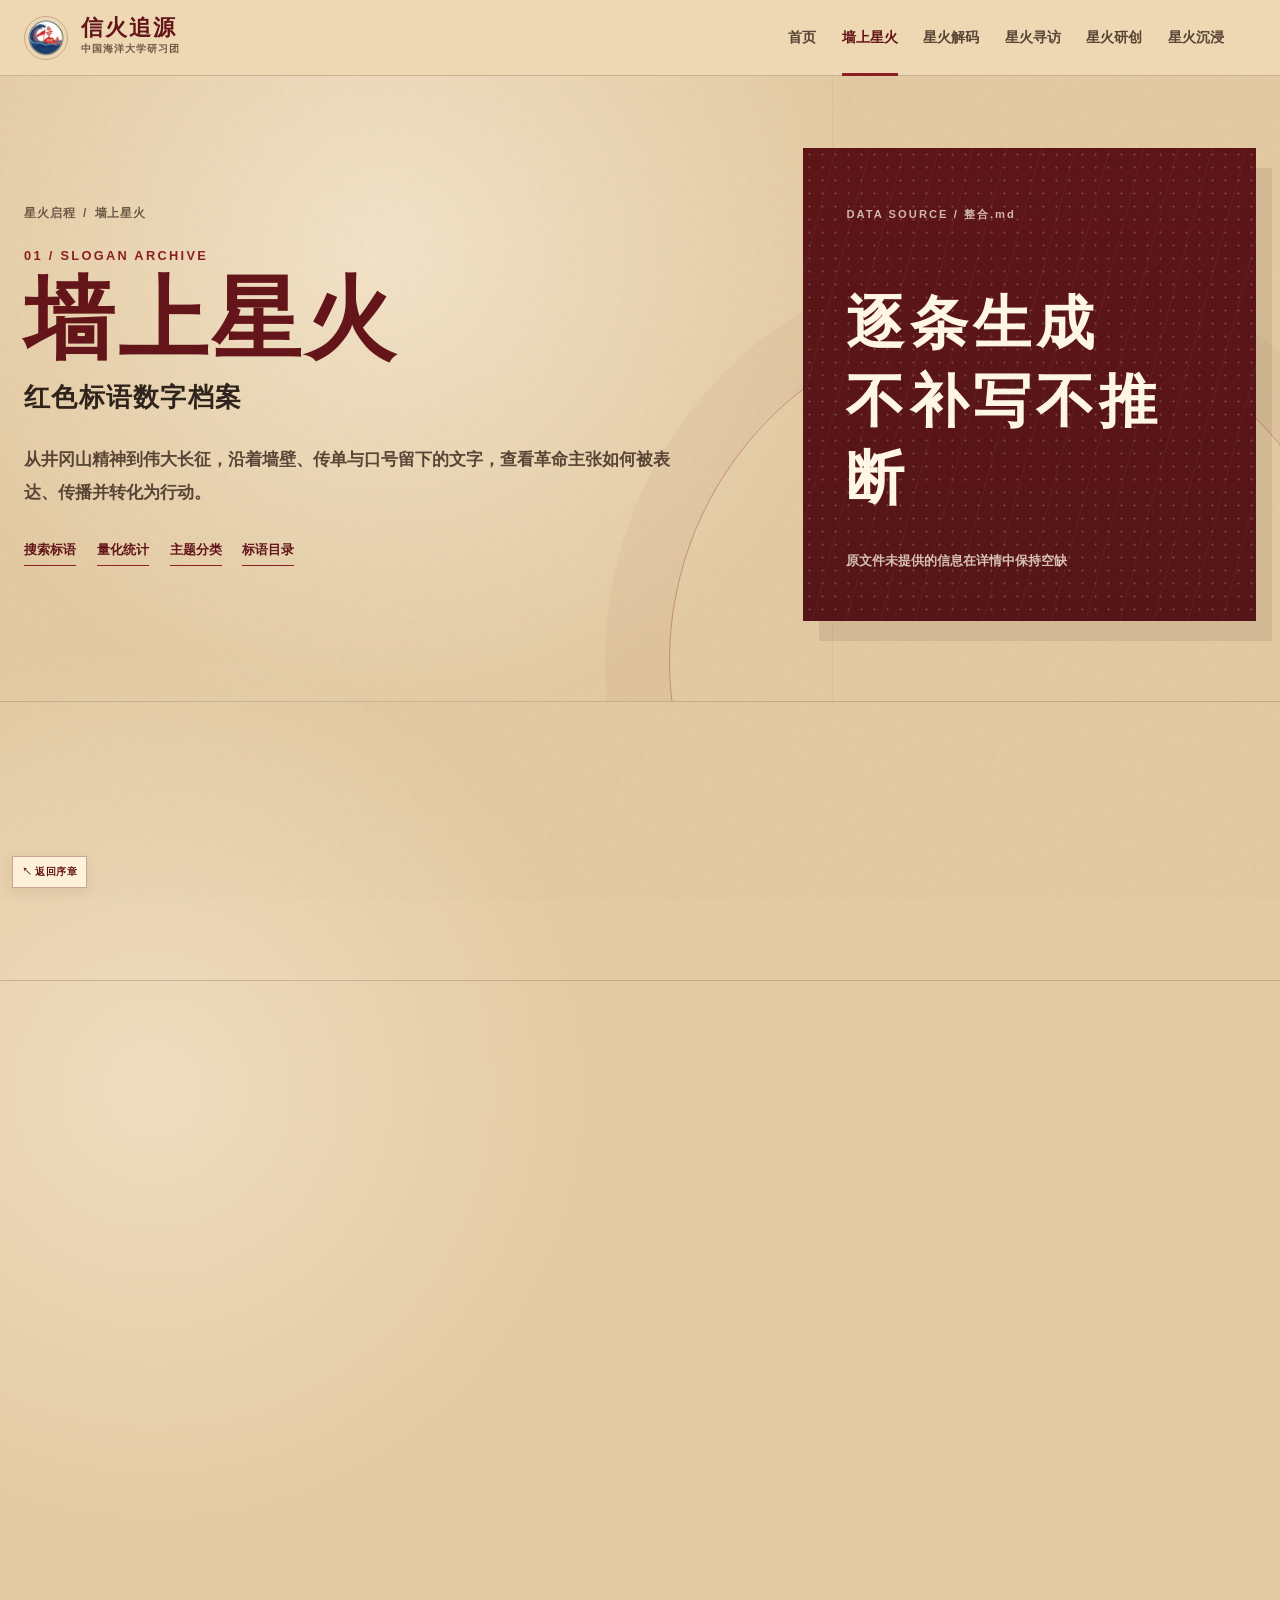
==== commit 41719612: "修复入口页徽标变形 + 墙上星火栏目对齐布局 - index.html/intro.css: 徽标用容器包裹强制1:1比例，修复椭圆变形问题 - archive.html: 统一为channel页面结" ====
--- a/archive.html
+++ b/archive.html
@@ -10,44 +10,57 @@
     <title>墙上星火 · 红色标语数字档案</title>
     <link rel="icon" href="assets/favicon.svg" type="image/svg+xml">
     <link rel="preload" href="assets/team-emblem-mark.webp" as="image" type="image/webp" fetchpriority="high">
+    <link rel="stylesheet" href="channel.css">
     <link rel="stylesheet" href="archive.css">
     <link rel="stylesheet" href="page-transitions.css">
 </head>
-<body>
-    <a class="archive-skip-link" href="#archiveSearch">跳到标语搜索</a>
-
-    <header class="archive-header">
-        <div class="archive-container archive-header-inner">
-            <a class="archive-brand" href="home.html" aria-label="返回信火追源首页">
-                <img src="assets/team-emblem-mark.webp" width="192" height="192"
-                     fetchpriority="high" decoding="async" alt="">
-                <span>
-                    <strong>墙上星火</strong>
-                    <small>红色标语数字档案</small>
-                </span>
+<body class="page-archive">
+    <a class="skip-link" href="#archiveSearch">跳到标语搜索</a>
+
+    <header class="channel-header">
+        <div class="channel-container channel-header-inner">
+            <a class="channel-brand" href="home.html" aria-label="返回信火追源首页">
+                <img src="assets/team-emblem-mark.webp" width="192" height="192" fetchpriority="high" decoding="async" alt="">
+                <span><strong>信火追源</strong><small>中国海洋大学研习团</small></span>
             </a>
-            <a class="archive-home-link" href="home.html">返回首页 <span aria-hidden="true">↗</span></a>
+            <nav class="channel-nav" id="channelNav" aria-label="全站导航">
+                <a href="home.html">首页</a>
+                <a class="is-current" href="archive.html">墙上星火</a>
+                <a href="decode.html">星火解码</a>
+                <a href="fieldwork.html">星火寻访</a>
+                <a href="research.html">星火研创</a>
+                <a href="experience.html">星火沉浸</a>
+            </nav>
+            <button class="menu-button" id="channelMenuButton" type="button" aria-label="打开导航菜单" aria-expanded="false" aria-controls="channelNav"><span></span></button>
         </div>
     </header>
 
-    <main>
-        <section class="archive-hero">
-            <div class="archive-container archive-hero-inner">
-                <div>
-                    <p class="archive-kicker">01 / SLOGAN ARCHIVE</p>
-                    <h1>墙上星火</h1>
-                    <p class="archive-subtitle">从井冈山精神到伟大长征，沿着墙壁、传单与口号留下的文字，查看革命主张如何被表达、传播并转化为行动。</p>
-                </div>
-                <aside class="archive-source-note">
-                    <span>DATA SOURCE</span>
-                    <strong>《整合.md》</strong>
-                    <p>逐条生成，不补写、不推断；原文件未提供的信息在详情中保持空缺。</p>
+    <main id="mainContent">
+        <section class="channel-hero">
+            <div class="channel-container channel-hero-inner">
+                <div class="reveal">
+                    <p class="breadcrumb"><a href="home.html">星火启程</a><span>/</span><span>墙上星火</span></p>
+                    <p class="channel-kicker">01 / SLOGAN ARCHIVE</p>
+                    <h1 class="channel-title">墙上星火</h1>
+                    <p class="channel-subtitle">红色标语数字档案</p>
+                    <p class="channel-lead">从井冈山精神到伟大长征，沿着墙壁、传单与口号留下的文字，查看革命主张如何被表达、传播并转化为行动。</p>
+                    <nav class="hero-jump-links" aria-label="本页目录">
+                        <a href="#archiveSearch">搜索标语</a>
+                        <a href="#statistics">量化统计</a>
+                        <a href="#taxonomy">主题分类</a>
+                        <a href="#catalog">标语目录</a>
+                    </nav>
+                </div>
+                <aside class="slogan-monument reveal" aria-label="档案说明">
+                    <span>DATA SOURCE / 整合.md</span>
+                    <blockquote><p>逐条生成<br>不补写不推断</p></blockquote>
+                    <cite>原文件未提供的信息在详情中保持空缺</cite>
                 </aside>
             </div>
         </section>
 
-        <section class="archive-search-section" id="archiveSearch" aria-labelledby="searchTitle">
-            <div class="archive-container">
+        <section class="content-section archive-search-section" id="archiveSearch" aria-labelledby="searchTitle">
+            <div class="channel-container">
                 <form class="archive-search" id="archiveSearchForm" role="search">
                     <div class="search-heading">
                         <span>SEARCH / 检索</span>
@@ -67,14 +80,14 @@
             </div>
         </section>
 
-        <section class="archive-statistics" aria-labelledby="statisticsTitle">
-            <div class="archive-container">
-                <header class="archive-section-heading">
-                    <div>
-                        <p class="archive-kicker">QUANTITATIVE OVERVIEW</p>
-                        <h2 id="statisticsTitle">两类标语量化统计</h2>
-                    </div>
-                    <p>数字直接来自《整合.md》的有效表格记录；点击任一类别即可查看对应标语。</p>
+        <section class="content-section" id="statistics" aria-labelledby="statisticsTitle">
+            <div class="channel-container">
+                <header class="section-intro reveal">
+                    <div class="section-marker"><span>01 / STATS</span><strong>量化统计</strong></div>
+                    <div class="section-heading">
+                        <h2 id="statisticsTitle">井冈山精神 · 长征</h2>
+                        <p>数字直接来自《整合.md》的有效表格记录；点击任一类别即可查看对应标语。</p>
+                    </div>
                 </header>
                 <div class="period-stat-grid" id="periodStats" aria-live="polite">
                     <div class="archive-skeleton"></div>
@@ -83,14 +96,14 @@
             </div>
         </section>
 
-        <section class="archive-taxonomy" aria-labelledby="taxonomyTitle">
-            <div class="archive-container">
-                <header class="archive-section-heading">
-                    <div>
-                        <p class="archive-kicker">CATEGORY INDEX</p>
+        <section class="content-section is-tinted" id="taxonomy" aria-labelledby="taxonomyTitle">
+            <div class="channel-container">
+                <header class="section-intro reveal">
+                    <div class="section-marker"><span>02 / CATEGORY</span><strong>主题分类</strong></div>
+                    <div class="section-heading">
                         <h2 id="taxonomyTitle">按主题进入档案</h2>
-                    </div>
-                    <p>井冈山部分沿用原文件七项分类，长征部分沿用原文件五项分类。</p>
+                        <p>井冈山部分沿用原文件七项分类，长征部分沿用原文件五项分类。</p>
+                    </div>
                 </header>
                 <div class="theme-groups" id="themeGroups">
                     <div class="archive-skeleton archive-skeleton-wide"></div>
@@ -98,25 +111,44 @@
             </div>
         </section>
 
-        <section class="archive-catalog" id="catalog" aria-labelledby="catalogTitle">
-            <div class="archive-container">
-                <header class="catalog-header">
-                    <div>
-                        <p class="archive-kicker">ARCHIVE LEDGER</p>
-                        <h2 id="catalogTitle">标语目录</h2>
-                    </div>
+        <section class="content-section" id="catalog" aria-labelledby="catalogTitle">
+            <div class="channel-container">
+                <header class="section-intro reveal">
+                    <div class="section-marker"><span>03 / LEDGER</span><strong>标语目录</strong></div>
+                    <div class="section-heading">
+                        <h2 id="catalogTitle">全部标语</h2>
+                        <p>左侧井冈山精神，右侧长征标语；点击任一条目查看完整档案信息。</p>
+                    </div>
+                </header>
+
+                <div class="catalog-toolbar">
+                    <div class="active-filter" id="activeArchiveFilter" aria-live="polite"></div>
                     <button class="reset-filter" id="resetArchiveFilter" type="button" hidden>查看全部</button>
-                </header>
-
-                <div class="active-filter" id="activeArchiveFilter" aria-live="polite"></div>
-                <div class="record-list" id="archiveRecordList" aria-live="polite"></div>
+                </div>
+
+                <div class="catalog-two-col">
+                    <div class="catalog-col" id="catalogColJinggang">
+                        <div class="col-head jinggang-head">
+                            <span class="col-badge">井</span>
+                            <strong>井冈山精神</strong>
+                        </div>
+                        <div class="record-list" id="archiveRecordListJG" aria-live="polite"></div>
+                    </div>
+                    <div class="catalog-col" id="catalogColLongmarch">
+                        <div class="col-head longmarch-head">
+                            <span class="col-badge">征</span>
+                            <strong>长征</strong>
+                        </div>
+                        <div class="record-list" id="archiveRecordListCZ" aria-live="polite"></div>
+                    </div>
+                </div>
 
                 <div class="archive-empty" id="archiveEmpty" hidden>
                     <strong>没有找到匹配的标语</strong>
                     <p>请尝试缩短关键词，或清除当前类别筛选。</p>
                 </div>
 
-                <div class="load-more-wrap">
+                <div class="load-more-wrap" id="archiveLoadMoreWrap">
                     <button class="load-more" id="archiveLoadMore" type="button" hidden>
                         继续加载
                         <span aria-hidden="true">↓</span>
@@ -126,13 +158,20 @@
         </section>
     </main>
 
-    <footer class="archive-footer">
-        <div class="archive-container archive-footer-inner">
-            <div>
-                <strong>信火追源</strong>
-                <p>中国海洋大学信息科学与工程学部 · 信火追源研习团</p>
-            </div>
-            <p>本栏目数据来源：《整合.md》</p>
+    <footer class="channel-footer">
+        <div class="channel-container footer-row">
+            <div class="footer-branding">
+                <img src="assets/team-emblem-mark.webp" width="192" height="192" loading="lazy" decoding="async" alt="">
+                <span><strong>信火追源</strong><small>中国海洋大学信息科学与工程学部</small></span>
+            </div>
+            <nav aria-label="页脚导航">
+                <a href="home.html">首页</a>
+                <a href="decode.html">星火解码 →</a>
+            </nav>
+        </div>
+        <div class="channel-container footer-meta">
+            <p>从星火到征途 · 传承红色基因</p>
+            <p>本栏目数据来源：《整合.md》 © 2026 井冈情·中国梦课题实施</p>
         </div>
     </footer>
 
@@ -156,6 +195,7 @@
     <a class="entry-return" href="index.html" aria-label="返回入口页">↖ 返回序章</a>
 
     <script src="navigation.js"></script>
+    <script src="channel.js"></script>
     <script src="archive.js"></script>
 </body>
 </html>
--- a/channel.css
+++ b/channel.css
@@ -0,0 +1,1039 @@
+:root {
+    --paper: #e3caa2;
+    --paper-deep: #d5b78b;
+    --paper-light: #f3dfbd;
+    --ink: #2f241c;
+    --ink-soft: #594536;
+    --muted: #6f5946;
+    --accent: #8b2024;
+    --accent-deep: #651519;
+    --accent-soft: rgba(139, 32, 36, 0.09);
+    --line: rgba(104, 75, 50, 0.26);
+    --white: #fff7e8;
+    --serif: "Noto Serif SC", "Source Han Serif SC", "Songti SC", "STSong", serif;
+    --sans: "Noto Sans SC", "Microsoft YaHei", "PingFang SC", sans-serif;
+    --title: "FZKai-Z03", "STKaiti", "KaiTi", serif;
+    --container: 1280px;
+    --header-height: 76px;
+    --ease: cubic-bezier(0.16, 1, 0.3, 1);
+}
+
+body.page-archive {
+    --accent: #8b2024;
+    --accent-deep: #641519;
+}
+
+body.page-decode {
+    --accent: #8b2024;
+    --accent-deep: #641519;
+}
+
+body.page-fieldwork {
+    --accent: #345b49;
+    --accent-deep: #243f33;
+    --accent-soft: rgba(52, 91, 73, 0.1);
+}
+
+body.page-research {
+    --accent: #704228;
+    --accent-deep: #4f2f20;
+    --accent-soft: rgba(112, 66, 40, 0.1);
+}
+
+body.page-experience {
+    --accent: #31536a;
+    --accent-deep: #233d4f;
+    --accent-soft: rgba(49, 83, 106, 0.1);
+}
+
+*,
+*::before,
+*::after {
+    box-sizing: border-box;
+}
+
+html {
+    scroll-behavior: smooth;
+    scroll-padding-top: calc(var(--header-height) + 1.5rem);
+}
+
+body {
+    min-width: 320px;
+    margin: 0;
+    overflow-x: hidden;
+    color: var(--ink);
+    background:
+        radial-gradient(circle at 12% 14%, rgba(255, 247, 232, 0.42), transparent 28rem),
+        var(--paper);
+    font-family: var(--serif);
+    font-size: 18px;
+    font-weight: 600;
+    line-height: 1.82;
+    text-rendering: optimizeLegibility;
+}
+
+body::before {
+    position: fixed;
+    z-index: 80;
+    inset: 0;
+    pointer-events: none;
+    content: "";
+    opacity: 0.055;
+    background-image: url("data:image/svg+xml,%3Csvg viewBox='0 0 180 180' xmlns='http://www.w3.org/2000/svg'%3E%3Cfilter id='n'%3E%3CfeTurbulence type='fractalNoise' baseFrequency='.82' numOctaves='3' stitchTiles='stitch'/%3E%3C/filter%3E%3Crect width='100%25' height='100%25' filter='url(%23n)' opacity='.72'/%3E%3C/svg%3E");
+    mix-blend-mode: multiply;
+}
+
+body.menu-open,
+body.dialog-open {
+    overflow: hidden;
+}
+
+::selection {
+    color: var(--white);
+    background: var(--accent);
+}
+
+a {
+    color: inherit;
+    text-decoration: none;
+}
+
+button {
+    color: inherit;
+    font: inherit;
+    cursor: pointer;
+}
+
+img {
+    display: block;
+    max-width: 100%;
+}
+
+a:focus-visible,
+button:focus-visible {
+    outline: 2px solid var(--accent);
+    outline-offset: 4px;
+}
+
+.skip-link {
+    position: fixed;
+    z-index: 1000;
+    top: 0.75rem;
+    left: 0.75rem;
+    padding: 0.55rem 0.85rem;
+    color: var(--white);
+    background: var(--accent-deep);
+    transform: translateY(-160%);
+    transition: transform 180ms ease;
+}
+
+.skip-link:focus {
+    transform: translateY(0);
+}
+
+.channel-container {
+    width: min(var(--container), calc(100% - 48px));
+    margin-inline: auto;
+}
+
+.channel-header {
+    position: sticky;
+    z-index: 100;
+    top: 0;
+    height: var(--header-height);
+    border-bottom: 1px solid var(--line);
+    background: rgba(238, 217, 181, 0.94);
+    backdrop-filter: blur(14px);
+}
+
+.channel-header-inner {
+    display: grid;
+    height: 100%;
+    grid-template-columns: auto 1fr auto;
+    gap: 2rem;
+    align-items: center;
+}
+
+.channel-brand {
+    display: inline-flex;
+    align-items: center;
+    gap: 0.8rem;
+}
+
+.channel-brand img {
+    width: 2.75rem;
+    height: 2.75rem;
+    border: 1px solid rgba(101, 21, 25, 0.25);
+    border-radius: 50%;
+    object-fit: cover;
+}
+
+.channel-brand span {
+    display: grid;
+}
+
+.channel-brand strong {
+    color: var(--accent-deep);
+    font-family: var(--title);
+    font-size: 1.35rem;
+    font-weight: 900;
+    letter-spacing: 0.1em;
+    line-height: 1.1;
+}
+
+.channel-brand small {
+    color: var(--muted);
+    font-family: var(--sans);
+    font-size: 0.62rem;
+    font-weight: 800;
+    letter-spacing: 0.1em;
+}
+
+.channel-nav {
+    display: flex;
+    height: 100%;
+    align-items: stretch;
+    justify-content: flex-end;
+    gap: clamp(1rem, 2vw, 2rem);
+}
+
+.channel-nav a {
+    position: relative;
+    display: inline-flex;
+    align-items: center;
+    color: var(--ink-soft);
+    font-size: 0.9rem;
+    font-weight: 800;
+    white-space: nowrap;
+}
+
+.channel-nav a::after {
+    position: absolute;
+    right: 0;
+    bottom: -1px;
+    left: 0;
+    height: 3px;
+    content: "";
+    background: var(--accent);
+    transform: scaleX(0);
+    transform-origin: left;
+    transition: transform 260ms var(--ease);
+}
+
+.channel-nav a:hover,
+.channel-nav a.is-current {
+    color: var(--accent-deep);
+}
+
+.channel-nav a:hover::after,
+.channel-nav a.is-current::after {
+    transform: scaleX(1);
+}
+
+.menu-button {
+    display: none;
+    width: 2.7rem;
+    height: 2.7rem;
+    place-items: center;
+    border: 1px solid var(--line);
+    background: transparent;
+}
+
+.menu-button span,
+.menu-button::before,
+.menu-button::after {
+    width: 1.25rem;
+    height: 2px;
+    content: "";
+    background: var(--accent-deep);
+    transition: transform 240ms ease, opacity 240ms ease;
+}
+
+.menu-button {
+    gap: 4px;
+}
+
+.menu-button[aria-expanded="true"] span {
+    opacity: 0;
+}
+
+.menu-button[aria-expanded="true"]::before {
+    transform: translateY(6px) rotate(45deg);
+}
+
+.menu-button[aria-expanded="true"]::after {
+    transform: translateY(-6px) rotate(-45deg);
+}
+
+.channel-hero {
+    position: relative;
+    overflow: hidden;
+    min-height: 610px;
+    border-bottom: 1px solid var(--line);
+    background:
+        linear-gradient(90deg, transparent 0 65%, rgba(104, 75, 50, 0.06) 65% 65.1%, transparent 65.1%),
+        radial-gradient(circle at 30% 28%, rgba(255, 247, 232, 0.54), transparent 30rem);
+}
+
+.channel-hero::before {
+    position: absolute;
+    right: -6%;
+    bottom: -19rem;
+    width: 43rem;
+    height: 43rem;
+    border: 1px solid color-mix(in srgb, var(--accent) 35%, transparent);
+    border-radius: 50%;
+    content: "";
+    box-shadow: 0 0 0 4rem color-mix(in srgb, var(--accent) 4%, transparent);
+}
+
+.channel-hero-inner {
+    display: grid;
+    min-height: 610px;
+    grid-template-columns: minmax(0, 1.1fr) minmax(24rem, 0.75fr);
+    gap: clamp(4rem, 9vw, 10rem);
+    align-items: center;
+    padding-block: 4.5rem 5rem;
+}
+
+.breadcrumb {
+    display: flex;
+    flex-wrap: wrap;
+    gap: 0.45rem;
+    margin: 0 0 1.2rem;
+    color: var(--muted);
+    font-family: var(--sans);
+    font-size: 0.75rem;
+    font-weight: 800;
+    letter-spacing: 0.08em;
+}
+
+.breadcrumb a:hover {
+    color: var(--accent);
+}
+
+.channel-kicker {
+    margin: 0;
+    color: var(--accent);
+    font-family: var(--sans);
+    font-size: 0.8rem;
+    font-weight: 900;
+    letter-spacing: 0.18em;
+}
+
+.channel-title {
+    margin: 0.55rem 0 0;
+    color: var(--accent-deep);
+    font-family: var(--title);
+    font-size: clamp(4rem, 7vw, 7.2rem);
+    font-weight: 900;
+    letter-spacing: 0.04em;
+    line-height: 0.98;
+    text-wrap: balance;
+}
+
+.channel-subtitle {
+    margin: 0.7rem 0 0;
+    color: var(--ink);
+    font-size: clamp(1.25rem, 2vw, 1.75rem);
+    font-weight: 900;
+    letter-spacing: 0.05em;
+}
+
+.channel-lead {
+    max-width: 43rem;
+    margin: 1.4rem 0 0;
+    color: var(--ink-soft);
+    font-size: 1.05rem;
+    line-height: 1.95;
+    text-wrap: pretty;
+}
+
+.hero-jump-links {
+    display: flex;
+    flex-wrap: wrap;
+    gap: 0.55rem 1.3rem;
+    margin-top: 1.8rem;
+}
+
+.hero-jump-links a {
+    border-bottom: 1px solid var(--accent);
+    padding-bottom: 0.18rem;
+    color: var(--accent-deep);
+    font-family: var(--sans);
+    font-size: 0.82rem;
+    font-weight: 900;
+    transition: transform 220ms ease;
+}
+
+.hero-jump-links a:hover {
+    transform: translateY(-2px);
+}
+
+.slogan-monument {
+    position: relative;
+    min-height: 370px;
+    margin: 0;
+    padding: 3rem 2.7rem;
+    color: var(--white);
+    background:
+        linear-gradient(rgba(35, 21, 15, 0.1), rgba(35, 21, 15, 0.22)),
+        var(--accent-deep);
+    box-shadow: 16px 20px 0 rgba(72, 48, 31, 0.1);
+    transform: rotate(1.3deg);
+}
+
+.slogan-monument::before {
+    position: absolute;
+    inset: 0;
+    content: "";
+    opacity: 0.15;
+    background:
+        radial-gradient(circle, var(--white) 0 1px, transparent 1.2px) 0 0 / 13px 13px,
+        repeating-linear-gradient(105deg, transparent 0 31px, rgba(255, 247, 232, 0.22) 32px 33px);
+}
+
+.slogan-monument span,
+.slogan-monument blockquote,
+.slogan-monument cite {
+    position: relative;
+}
+
+.slogan-monument span {
+    color: rgba(255, 247, 232, 0.72);
+    font-family: var(--sans);
+    font-size: 0.7rem;
+    font-weight: 800;
+    letter-spacing: 0.18em;
+}
+
+.slogan-monument blockquote {
+    margin: 3.5rem 0 0;
+}
+
+.slogan-monument p {
+    margin: 0;
+    font-family: var(--title);
+    font-size: clamp(2.6rem, 4.5vw, 4.7rem);
+    font-weight: 900;
+    letter-spacing: 0.09em;
+    line-height: 1.35;
+}
+
+.slogan-monument cite {
+    display: block;
+    margin-top: 2rem;
+    color: rgba(255, 247, 232, 0.76);
+    font-size: 0.8rem;
+    font-style: normal;
+}
+
+.content-section {
+    padding: clamp(4.5rem, 7vw, 7rem) 0;
+    border-bottom: 1px solid var(--line);
+}
+
+.content-section.is-tinted {
+    background: rgba(213, 183, 139, 0.34);
+}
+
+.section-intro {
+    display: grid;
+    grid-template-columns: minmax(13rem, 0.38fr) minmax(0, 1fr);
+    gap: clamp(2.5rem, 7vw, 7rem);
+    align-items: start;
+    margin-bottom: 3.2rem;
+}
+
+.section-marker {
+    border-top: 3px solid var(--accent);
+    padding-top: 1rem;
+}
+
+.section-marker span {
+    color: var(--accent);
+    font-family: ui-monospace, "SFMono-Regular", Consolas, monospace;
+    font-size: 0.76rem;
+    font-weight: 900;
+    letter-spacing: 0.12em;
+}
+
+.section-marker strong {
+    display: block;
+    margin-top: 0.25rem;
+    color: var(--ink);
+    font-size: 1rem;
+    font-weight: 900;
+}
+
+.section-heading h2 {
+    max-width: 50rem;
+    margin: 0;
+    color: var(--ink);
+    font-size: clamp(2.4rem, 4.2vw, 4.6rem);
+    font-weight: 900;
+    letter-spacing: -0.05em;
+    line-height: 1.15;
+    text-wrap: balance;
+}
+
+.section-heading > p {
+    max-width: 48rem;
+    margin: 1rem 0 0;
+    color: var(--ink-soft);
+    font-size: 1rem;
+    line-height: 1.9;
+}
+
+.feature-grid {
+    display: grid;
+    grid-template-columns: repeat(12, minmax(0, 1fr));
+    gap: 1rem;
+}
+
+.feature-card {
+    position: relative;
+    grid-column: span 5;
+    min-height: 280px;
+    border-top: 3px solid var(--accent);
+    padding: 2rem;
+    background: rgba(243, 223, 189, 0.7);
+    box-shadow: 0 8px 22px rgba(65, 42, 26, 0.09);
+    transition: transform 280ms var(--ease), background 280ms ease;
+}
+
+.feature-card:nth-child(2),
+.feature-card:nth-child(3) {
+    grid-column: span 7;
+}
+
+.feature-card:nth-child(4) {
+    grid-column: span 5;
+}
+
+.feature-card:hover {
+    background: rgba(247, 231, 203, 0.88);
+    transform: translateY(-4px);
+}
+
+.feature-card .card-index {
+    color: var(--accent);
+    font-family: ui-monospace, "SFMono-Regular", Consolas, monospace;
+    font-size: 0.75rem;
+    font-weight: 900;
+    letter-spacing: 0.12em;
+}
+
+.feature-card h3 {
+    max-width: 31rem;
+    margin: 1.2rem 0 0;
+    color: var(--ink);
+    font-size: clamp(1.45rem, 2.5vw, 2.25rem);
+    font-weight: 900;
+    line-height: 1.35;
+}
+
+.feature-card p {
+    max-width: 42rem;
+    margin: 0.9rem 0 0;
+    color: var(--ink-soft);
+    font-size: 0.92rem;
+    line-height: 1.85;
+}
+
+.feature-card ul {
+    margin: 1rem 0 0;
+    padding: 0;
+    list-style: none;
+}
+
+.feature-card li {
+    position: relative;
+    padding: 0.45rem 0 0.45rem 1.1rem;
+    border-bottom: 1px solid var(--line);
+    color: var(--ink-soft);
+    font-size: 0.88rem;
+}
+
+.feature-card li::before {
+    position: absolute;
+    top: 1.02rem;
+    left: 0;
+    width: 5px;
+    height: 5px;
+    content: "";
+    background: var(--accent);
+    transform: rotate(45deg);
+}
+
+.comparison-wrap {
+    overflow-x: auto;
+    border-top: 3px solid var(--accent);
+    background: rgba(243, 223, 189, 0.65);
+}
+
+.comparison-table {
+    width: 100%;
+    min-width: 740px;
+    border-collapse: collapse;
+    text-align: left;
+}
+
+.comparison-table th,
+.comparison-table td {
+    border-bottom: 1px solid var(--line);
+    padding: 1.2rem 1.25rem;
+    vertical-align: top;
+}
+
+.comparison-table th {
+    color: var(--accent-deep);
+    background: var(--accent-soft);
+    font-size: 0.9rem;
+    font-weight: 900;
+}
+
+.comparison-table td {
+    color: var(--ink-soft);
+    font-size: 0.9rem;
+    line-height: 1.75;
+}
+
+.comparison-table td:first-child {
+    color: var(--ink);
+    font-weight: 900;
+}
+
+.linear-list {
+    margin: 0;
+    padding: 0;
+    border-top: 3px solid var(--accent);
+    list-style: none;
+}
+
+.linear-list li {
+    display: grid;
+    min-height: 110px;
+    grid-template-columns: 8rem minmax(0, 1fr) minmax(15rem, 0.6fr);
+    gap: 2rem;
+    align-items: center;
+    border-bottom: 1px solid var(--line);
+    padding: 1.2rem 0;
+}
+
+.linear-list time,
+.linear-list .list-label {
+    color: var(--accent);
+    font-family: ui-monospace, "SFMono-Regular", Consolas, monospace;
+    font-size: 0.75rem;
+    font-weight: 900;
+}
+
+.linear-list strong {
+    font-size: 1.2rem;
+    font-weight: 900;
+}
+
+.linear-list p {
+    margin: 0;
+    color: var(--ink-soft);
+    font-size: 0.87rem;
+}
+
+.ai-demo {
+    display: grid;
+    grid-template-columns: minmax(17rem, 0.42fr) minmax(0, 1fr);
+    gap: 1rem;
+}
+
+.ai-prompts,
+.ai-output {
+    border: 1px solid var(--line);
+    padding: 1.6rem;
+    background: rgba(243, 223, 189, 0.7);
+}
+
+.ai-prompts h3,
+.ai-output h3 {
+    margin: 0;
+    color: var(--ink);
+    font-size: 1.15rem;
+}
+
+.ai-prompts button {
+    width: 100%;
+    min-height: 3.2rem;
+    margin-top: 0.7rem;
+    border: 0;
+    border-bottom: 1px solid var(--line);
+    padding: 0.7rem 0;
+    color: var(--ink-soft);
+    background: transparent;
+    font-size: 0.88rem;
+    font-weight: 800;
+    text-align: left;
+    transition: color 220ms ease, padding 220ms ease;
+}
+
+.ai-prompts button:hover,
+.ai-prompts button.is-active {
+    padding-left: 0.55rem;
+    color: var(--accent);
+}
+
+.ai-output {
+    position: relative;
+    min-height: 260px;
+    border-top: 3px solid var(--accent);
+}
+
+.ai-output p {
+    margin: 1.1rem 0 0;
+    color: var(--ink-soft);
+    font-size: 1rem;
+    line-height: 1.95;
+}
+
+.ai-output small {
+    display: block;
+    margin-top: 1.5rem;
+    color: var(--muted);
+    font-family: var(--sans);
+    font-size: 0.72rem;
+}
+
+.cta-band {
+    display: grid;
+    grid-template-columns: minmax(0, 1fr) auto;
+    gap: 2rem;
+    align-items: center;
+    padding: 2.3rem 2.5rem;
+    color: var(--white);
+    background: var(--accent-deep);
+}
+
+.cta-band h2 {
+    margin: 0;
+    font-size: clamp(1.6rem, 3vw, 2.7rem);
+    font-weight: 900;
+}
+
+.cta-band p {
+    max-width: 42rem;
+    margin: 0.45rem 0 0;
+    color: rgba(255, 247, 232, 0.76);
+    font-size: 0.9rem;
+}
+
+.cta-band a {
+    display: inline-flex;
+    min-height: 3.1rem;
+    align-items: center;
+    border: 1px solid rgba(255, 247, 232, 0.5);
+    padding: 0.65rem 1.2rem;
+    font-family: var(--sans);
+    font-size: 0.82rem;
+    font-weight: 900;
+    white-space: nowrap;
+    transition: color 220ms ease, background 220ms ease;
+}
+
+.cta-band a:hover {
+    color: var(--accent-deep);
+    background: var(--white);
+}
+
+.channel-footer {
+    padding: 3.2rem 0 1.2rem;
+    color: rgba(255, 247, 232, 0.84);
+    background: #40211c;
+}
+
+.footer-row {
+    display: flex;
+    align-items: end;
+    justify-content: space-between;
+    gap: 3rem;
+}
+
+.footer-branding {
+    display: flex;
+    align-items: center;
+    gap: 1rem;
+}
+
+.footer-branding img {
+    width: 4rem;
+    height: 4rem;
+    border-radius: 50%;
+    object-fit: cover;
+}
+
+.footer-branding strong,
+.footer-branding small {
+    display: block;
+}
+
+.footer-branding strong {
+    color: var(--white);
+    font-family: var(--title);
+    font-size: 1.7rem;
+    letter-spacing: 0.1em;
+}
+
+.footer-branding small {
+    font-family: var(--sans);
+    font-size: 0.72rem;
+}
+
+.footer-row nav {
+    display: flex;
+    flex-wrap: wrap;
+    justify-content: flex-end;
+    gap: 0.8rem 1.5rem;
+    font-size: 0.78rem;
+    font-weight: 800;
+}
+
+.footer-row nav a:hover {
+    color: var(--white);
+    text-decoration: underline;
+    text-underline-offset: 4px;
+}
+
+.footer-meta {
+    display: flex;
+    justify-content: space-between;
+    gap: 2rem;
+    margin-top: 2.4rem;
+    border-top: 1px solid rgba(255, 247, 232, 0.16);
+    padding-top: 1rem;
+    color: rgba(255, 247, 232, 0.55);
+    font-family: var(--sans);
+    font-size: 0.68rem;
+}
+
+.footer-meta p {
+    margin: 0;
+}
+
+.reveal {
+    opacity: 0;
+    transform: translateY(24px);
+    transition: opacity 700ms ease, transform 700ms var(--ease);
+}
+
+.reveal.is-visible {
+    opacity: 1;
+    transform: translateY(0);
+}
+
+@media (max-width: 1080px) {
+    .channel-nav {
+        gap: 0.9rem;
+    }
+
+    .channel-nav a {
+        font-size: 0.82rem;
+    }
+
+    .channel-hero-inner {
+        grid-template-columns: minmax(0, 1fr) minmax(20rem, 0.65fr);
+        gap: 3rem;
+    }
+}
+
+@media (max-width: 880px) {
+    :root {
+        --header-height: 68px;
+    }
+
+    .channel-container {
+        width: min(var(--container), calc(100% - 32px));
+    }
+
+    .channel-header-inner {
+        grid-template-columns: 1fr auto;
+    }
+
+    .menu-button {
+        display: grid;
+    }
+
+    .channel-nav {
+        position: fixed;
+        z-index: 120;
+        top: var(--header-height);
+        right: 0;
+        bottom: 0;
+        width: min(390px, 100%);
+        height: auto;
+        flex-direction: column;
+        align-items: stretch;
+        justify-content: flex-start;
+        gap: 0;
+        border-left: 1px solid var(--line);
+        padding: 1rem 1.4rem 2rem;
+        background: rgba(243, 223, 189, 0.98);
+        box-shadow: -14px 0 30px rgba(67, 42, 25, 0.14);
+        transform: translateX(103%);
+        visibility: hidden;
+        transition: transform 360ms var(--ease), visibility 360ms;
+    }
+
+    .channel-nav.is-open {
+        transform: translateX(0);
+        visibility: visible;
+    }
+
+    .channel-nav a {
+        min-height: 3.7rem;
+        border-bottom: 1px solid var(--line);
+        font-size: 1rem;
+    }
+
+    .channel-hero-inner {
+        min-height: auto;
+        grid-template-columns: 1fr;
+        gap: 3rem;
+        padding-block: 4rem;
+    }
+
+    .slogan-monument {
+        width: min(100%, 38rem);
+    }
+
+    .section-intro {
+        grid-template-columns: 1fr;
+        gap: 1.5rem;
+    }
+
+    .section-marker {
+        max-width: 12rem;
+    }
+
+    .feature-card,
+    .feature-card:nth-child(2),
+    .feature-card:nth-child(3),
+    .feature-card:nth-child(4) {
+        grid-column: span 6;
+    }
+
+    .linear-list li {
+        grid-template-columns: 7rem minmax(0, 1fr);
+        gap: 0.4rem 1.3rem;
+    }
+
+    .linear-list p {
+        grid-column: 2;
+    }
+}
+
+@media (max-width: 620px) {
+    body {
+        font-size: 16.5px;
+    }
+
+    .channel-container {
+        width: calc(100% - 26px);
+    }
+
+    .channel-brand strong {
+        font-size: 1.2rem;
+    }
+
+    .channel-brand small {
+        display: none;
+    }
+
+    .channel-title {
+        font-size: clamp(3.5rem, 17vw, 5.5rem);
+    }
+
+    .channel-hero-inner {
+        padding-block: 3rem 3.8rem;
+    }
+
+    .channel-lead {
+        font-size: 1rem;
+    }
+
+    .slogan-monument {
+        min-height: 300px;
+        padding: 2rem 1.5rem;
+        transform: none;
+    }
+
+    .slogan-monument blockquote {
+        margin-top: 2.8rem;
+    }
+
+    .content-section {
+        padding-block: 4rem;
+    }
+
+    .section-heading h2 {
+        font-size: clamp(2.25rem, 11vw, 3.4rem);
+    }
+
+    .feature-card,
+    .feature-card:nth-child(2),
+    .feature-card:nth-child(3),
+    .feature-card:nth-child(4) {
+        grid-column: 1 / -1;
+        min-height: 0;
+        padding: 1.5rem;
+    }
+
+    .linear-list li {
+        grid-template-columns: 1fr;
+        gap: 0.25rem;
+        padding-block: 1.2rem;
+    }
+
+    .linear-list p {
+        grid-column: auto;
+    }
+
+    .ai-demo {
+        grid-template-columns: 1fr;
+    }
+
+    .cta-band {
+        grid-template-columns: 1fr;
+        padding: 1.7rem 1.4rem;
+    }
+
+    .cta-band a {
+        justify-self: start;
+    }
+
+    .footer-row,
+    .footer-meta {
+        align-items: flex-start;
+        flex-direction: column;
+    }
+
+    .footer-row nav {
+        justify-content: flex-start;
+    }
+}
+
+@media (prefers-reduced-motion: reduce) {
+    html {
+        scroll-behavior: auto;
+    }
+
+    *,
+    *::before,
+    *::after {
+        animation-duration: 1ms !important;
+        animation-iteration-count: 1 !important;
+        transition-duration: 1ms !important;
+    }
+
+    .reveal {
+        opacity: 1;
+        transform: none;
+    }
+}
--- a/archive.css
+++ b/archive.css
@@ -1,285 +1,10 @@
-:root {
-    --paper: #e3caa2;
-    --paper-deep: #d5b78b;
-    --paper-light: #f3dfbd;
-    --paper-card: #ecd6b2;
-    --paper-bright: #fff4df;
-    --ink: #30241c;
-    --ink-soft: #5a4536;
-    --muted: #725a46;
-    --red: #8b2024;
-    --red-deep: #651519;
-    --red-soft: rgba(139, 32, 36, 0.09);
-    --gold: #9c6a2a;
-    --line: rgba(104, 75, 50, 0.27);
-    --line-strong: rgba(104, 75, 50, 0.43);
-    --white: #fff7e8;
-    --serif: "Noto Serif SC", "Source Han Serif SC", "Songti SC", "STSong", serif;
-    --sans: "Noto Sans SC", "Microsoft YaHei", "PingFang SC", sans-serif;
-    --title: "FZKai-Z03", "STKaiti", "KaiTi", serif;
-    --container: 1280px;
-    --header-height: 74px;
-    --ease: cubic-bezier(0.16, 1, 0.3, 1);
-}
-
-*,
-*::before,
-*::after {
-    box-sizing: border-box;
-}
-
-html {
-    scroll-behavior: smooth;
-    scroll-padding-top: calc(var(--header-height) + 1.5rem);
-}
-
-body {
-    min-width: 320px;
-    margin: 0;
-    overflow-x: hidden;
-    color: var(--ink);
-    background:
-        radial-gradient(circle at 9% 8%, rgba(255, 247, 232, 0.48), transparent 28rem),
-        radial-gradient(circle at 89% 34%, rgba(139, 32, 36, 0.045), transparent 30rem),
-        var(--paper);
-    font-family: var(--serif);
-    font-size: 18px;
-    font-weight: 600;
-    line-height: 1.8;
-    text-rendering: optimizeLegibility;
-    -webkit-font-smoothing: antialiased;
-}
-
-body::before {
-    position: fixed;
-    z-index: 80;
-    inset: 0;
-    pointer-events: none;
-    content: "";
-    opacity: 0.045;
-    background-image: url("data:image/svg+xml,%3Csvg viewBox='0 0 160 160' xmlns='http://www.w3.org/2000/svg'%3E%3Cfilter id='n'%3E%3CfeTurbulence type='fractalNoise' baseFrequency='.78' numOctaves='2' stitchTiles='stitch'/%3E%3C/filter%3E%3Crect width='100%25' height='100%25' filter='url(%23n)' opacity='.6'/%3E%3C/svg%3E");
-    mix-blend-mode: multiply;
-}
-
-body.dialog-open {
-    overflow: hidden;
-}
-
-::selection {
-    color: var(--white);
-    background: var(--red);
-}
-
-a {
-    color: inherit;
-    text-decoration: none;
-}
-
-button,
-input {
-    color: inherit;
-    font: inherit;
-}
-
-button {
-    cursor: pointer;
-}
-
-button:focus-visible,
-a:focus-visible,
-input:focus-visible {
-    outline: 2px solid var(--red);
-    outline-offset: 4px;
-}
-
-img,
-svg {
-    display: block;
-}
-
-[hidden] {
-    display: none !important;
-}
-
-.archive-container {
-    width: min(var(--container), calc(100% - 48px));
-    margin-inline: auto;
-}
-
-.archive-skip-link {
-    position: fixed;
-    z-index: 500;
-    top: 0.75rem;
-    left: 0.75rem;
-    padding: 0.55rem 0.9rem;
-    color: var(--white);
-    background: var(--red-deep);
-    transform: translateY(-170%);
-    transition: transform 180ms ease;
-}
-
-.archive-skip-link:focus {
-    transform: translateY(0);
-}
-
-.archive-header {
-    position: sticky;
-    z-index: 100;
-    top: 0;
-    height: var(--header-height);
-    border-bottom: 1px solid var(--line);
-    background: rgba(227, 202, 162, 0.97);
-}
-
-.archive-header-inner {
-    display: flex;
-    height: 100%;
-    align-items: center;
-    justify-content: space-between;
-    gap: 2rem;
-}
-
-.archive-brand {
-    display: inline-flex;
-    align-items: center;
-    gap: 0.8rem;
-}
-
-.archive-brand img {
-    width: 2.75rem;
-    height: 2.75rem;
-    border: 1px solid rgba(101, 21, 25, 0.3);
-    border-radius: 50%;
-    object-fit: cover;
-    box-shadow: 0 3px 10px rgba(66, 40, 24, 0.13);
-}
-
-.archive-brand span {
-    display: grid;
-    gap: 0.05rem;
-}
-
-.archive-brand strong {
-    color: var(--red-deep);
-    font-family: var(--title);
-    font-size: 1.35rem;
-    font-weight: 900;
-    letter-spacing: 0.1em;
-    line-height: 1.1;
-}
-
-.archive-brand small {
-    color: var(--muted);
-    font-family: var(--sans);
-    font-size: 0.62rem;
-    font-weight: 700;
-    letter-spacing: 0.1em;
-}
-
-.archive-home-link {
-    display: inline-flex;
-    align-items: center;
-    gap: 0.45rem;
-    border-bottom: 1px solid rgba(101, 21, 25, 0.45);
-    color: var(--red-deep);
-    font-family: var(--sans);
-    font-size: 0.78rem;
-    font-weight: 800;
-    letter-spacing: 0.05em;
-    transition: gap 220ms var(--ease);
-}
-
-.archive-home-link:hover {
-    gap: 0.7rem;
-}
-
-.archive-hero {
-    position: relative;
-    isolation: isolate;
-    overflow: hidden;
-    padding: clamp(4rem, 7vw, 7rem) 0 clamp(5.8rem, 9vw, 8rem);
-}
-
-.archive-hero::before {
-    position: absolute;
-    z-index: -1;
-    inset: 0;
-    content: "";
-    opacity: 0.13;
-    background: url("assets/archive-hero.svg") 80% 43% / min(58rem, 70vw) auto no-repeat;
-    filter: sepia(0.7) grayscale(0.45);
-    mask-image: linear-gradient(90deg, transparent 18%, #000 65%, transparent);
-}
-
-.archive-hero-inner {
-    display: grid;
-    grid-template-columns: minmax(0, 1.4fr) minmax(18rem, 0.55fr);
-    gap: clamp(3rem, 9vw, 9rem);
-    align-items: end;
-}
-
-.archive-kicker {
-    margin: 0;
-    color: var(--red-deep);
-    font-family: var(--sans);
-    font-size: 0.75rem;
-    font-weight: 900;
-    letter-spacing: 0.16em;
-}
-
-.archive-hero h1 {
-    margin: 0.35rem 0 1.35rem;
-    color: var(--red-deep);
-    font-family: var(--title);
-    font-size: clamp(4rem, 8.5vw, 8.4rem);
-    font-weight: 900;
-    letter-spacing: 0.04em;
-    line-height: 0.98;
-}
-
-.archive-subtitle {
-    max-width: 43rem;
-    margin: 0;
-    color: var(--ink-soft);
-    font-size: clamp(1rem, 1.45vw, 1.23rem);
-    line-height: 1.95;
-    text-wrap: pretty;
-}
-
-.archive-source-note {
-    position: relative;
-    border-top: 3px solid var(--red);
-    border-bottom: 1px solid var(--line-strong);
-    padding: 1.3rem 0 1.45rem;
-}
-
-.archive-source-note span {
-    color: var(--gold);
-    font-family: ui-monospace, "SFMono-Regular", Consolas, monospace;
-    font-size: 0.66rem;
-    font-weight: 800;
-    letter-spacing: 0.13em;
-}
-
-.archive-source-note strong {
-    display: block;
-    margin-top: 0.45rem;
-    color: var(--red-deep);
-    font-size: 1.25rem;
-    font-weight: 900;
-}
-
-.archive-source-note p {
-    margin: 0.55rem 0 0;
-    color: var(--muted);
-    font-size: 0.78rem;
-    line-height: 1.7;
-}
+/* Archive-specific components — base styles provided by channel.css */
 
 .archive-search-section {
     position: relative;
     z-index: 3;
     margin-top: -2.7rem;
+    padding-bottom: clamp(3rem, 5vw, 5rem);
 }
 
 .archive-search {
@@ -287,8 +12,8 @@
     grid-template-columns: minmax(11rem, 0.4fr) minmax(20rem, 1fr) auto;
     gap: clamp(1.5rem, 4vw, 4rem);
     align-items: center;
-    border: 1px solid var(--line-strong);
-    border-top: 4px solid var(--red-deep);
+    border: 1px solid var(--line);
+    border-top: 4px solid var(--accent-deep);
     padding: 1.35rem clamp(1.25rem, 3vw, 2.4rem);
     background:
         linear-gradient(rgba(255, 244, 223, 0.96), rgba(236, 214, 178, 0.97)),
@@ -301,7 +26,7 @@
 }
 
 .search-heading span {
-    color: var(--gold);
+    color: var(--gold, #9c6a2a);
     font-family: ui-monospace, "SFMono-Regular", Consolas, monospace;
     font-size: 0.63rem;
     font-weight: 800;
@@ -320,7 +45,7 @@
     grid-template-columns: auto minmax(0, 1fr) auto;
     gap: 0.75rem;
     align-items: center;
-    border-bottom: 2px solid var(--red-deep);
+    border-bottom: 2px solid var(--accent-deep);
     padding: 0.5rem 0.15rem;
 }
 
@@ -328,7 +53,7 @@
     width: 1.25rem;
     height: 1.25rem;
     fill: none;
-    stroke: var(--red-deep);
+    stroke: var(--accent-deep);
     stroke-linecap: round;
     stroke-width: 1.8;
 }
@@ -351,7 +76,7 @@
 .search-control button {
     border: 0;
     padding: 0.25rem;
-    color: var(--red-deep);
+    color: var(--accent-deep);
     background: transparent;
     font-family: var(--sans);
     font-size: 0.72rem;
@@ -368,55 +93,14 @@
     text-align: right;
 }
 
-.archive-statistics,
-.archive-taxonomy,
-.archive-catalog {
-    padding: clamp(5rem, 8vw, 8rem) 0;
-}
-
-.archive-statistics {
-    padding-bottom: clamp(4.2rem, 7vw, 6.5rem);
-}
-
-.archive-taxonomy {
-    border-block: 1px solid var(--line);
-    background: rgba(213, 183, 139, 0.42);
-}
-
-.archive-section-heading {
-    display: grid;
-    grid-template-columns: minmax(0, 1fr) minmax(19rem, 0.58fr);
-    gap: clamp(2rem, 7vw, 8rem);
-    align-items: end;
-    margin-bottom: clamp(2.2rem, 4vw, 3.4rem);
-}
-
-.archive-section-heading h2,
-.catalog-header h2 {
-    margin: 0.4rem 0 0;
-    color: var(--ink);
-    font-size: clamp(2.2rem, 4.5vw, 4.2rem);
-    font-weight: 900;
-    letter-spacing: -0.045em;
-    line-height: 1.08;
-    text-wrap: balance;
-}
-
-.archive-section-heading > p {
-    max-width: 35rem;
-    margin: 0;
-    color: var(--ink-soft);
-    font-size: 0.9rem;
-    line-height: 1.85;
-}
-
+/* --- Stats --- */
 .period-stat-grid {
     display: grid;
     grid-template-columns: repeat(2, minmax(0, 1fr));
     gap: 1px;
     overflow: hidden;
-    border: 1px solid var(--line-strong);
-    background: var(--line-strong);
+    border: 1px solid var(--line);
+    background: var(--line);
 }
 
 .period-stat {
@@ -428,8 +112,9 @@
     border: 0;
     padding: clamp(1.5rem, 3vw, 2.7rem);
     color: var(--ink);
-    background: var(--paper-card);
+    background: rgba(236, 214, 178, 0.82);
     text-align: left;
+    cursor: pointer;
     transition: color 260ms ease, background-color 260ms ease;
 }
 
@@ -449,7 +134,7 @@
 .period-stat:hover,
 .period-stat.is-active {
     color: var(--white);
-    background: var(--red-deep);
+    background: var(--accent-deep);
 }
 
 .period-stat:hover::after,
@@ -476,7 +161,7 @@
 }
 
 .period-stat-top i {
-    color: var(--gold);
+    color: var(--gold, #9c6a2a);
     font-family: ui-monospace, "SFMono-Regular", Consolas, monospace;
     font-size: 0.68rem;
     font-style: normal;
@@ -486,18 +171,18 @@
     position: relative;
     z-index: 1;
     align-self: center;
-    font-family: ui-monospace, "SFMono-Regular", Consolas, monospace;
-    font-size: clamp(4.5rem, 9vw, 8rem);
-    font-weight: 900;
-    letter-spacing: -0.08em;
+    font-family: "FZKai-Z03", "STKaiti", "KaiTi", serif;
+    font-size: clamp(5rem, 10vw, 9rem);
+    font-weight: 900;
+    letter-spacing: -0.06em;
     line-height: 1;
-    font-variant-numeric: tabular-nums;
 }
 
 .period-stat-footer span:last-child {
     font-size: 1.1rem;
 }
 
+/* --- Taxonomy --- */
 .theme-groups {
     display: grid;
     gap: clamp(3rem, 6vw, 5.5rem);
@@ -512,7 +197,7 @@
 }
 
 .theme-group-header span {
-    color: var(--red-deep);
+    color: var(--accent-deep);
     font-family: ui-monospace, "SFMono-Regular", Consolas, monospace;
     font-size: 0.7rem;
     font-weight: 800;
@@ -536,7 +221,7 @@
 .theme-card-grid {
     display: grid;
     grid-template-columns: repeat(4, minmax(0, 1fr));
-    border-top: 3px solid var(--red-deep);
+    border-top: 3px solid var(--accent-deep);
     border-left: 1px solid var(--line);
 }
 
@@ -553,6 +238,7 @@
     color: var(--ink);
     background: rgba(243, 223, 189, 0.48);
     text-align: left;
+    cursor: pointer;
     transition: color 240ms ease, background 240ms ease, transform 240ms var(--ease);
 }
 
@@ -560,12 +246,12 @@
 .theme-card.is-active {
     z-index: 1;
     color: var(--white);
-    background: var(--red);
+    background: var(--accent);
     transform: translateY(-3px);
 }
 
 .theme-index {
-    color: var(--gold);
+    color: var(--gold, #9c6a2a);
     font-family: ui-monospace, "SFMono-Regular", Consolas, monospace;
     font-size: 0.65rem;
     font-weight: 800;
@@ -602,43 +288,89 @@
     font-variant-numeric: tabular-nums;
 }
 
-.archive-catalog {
-    padding-top: clamp(5rem, 8vw, 7rem);
-}
-
-.catalog-header {
+/* --- Catalog --- */
+.catalog-toolbar {
     display: flex;
-    align-items: end;
+    align-items: center;
     justify-content: space-between;
     gap: 2rem;
-    border-bottom: 3px solid var(--red-deep);
-    padding-bottom: 1.4rem;
-}
-
-.reset-filter {
-    border: 0;
-    border-bottom: 1px solid var(--red-deep);
-    padding: 0.25rem 0;
-    color: var(--red-deep);
-    background: transparent;
-    font-family: var(--sans);
-    font-size: 0.75rem;
-    font-weight: 800;
+    min-height: 3rem;
+    margin-bottom: 1.5rem;
+    border-bottom: 3px solid var(--accent-deep);
+    padding-bottom: 0.9rem;
 }
 
 .active-filter {
-    min-height: 3.7rem;
     display: flex;
     align-items: center;
     gap: 0.65rem;
+    color: var(--muted);
+    font-family: var(--sans);
+    font-size: 0.76rem;
+}
+
+.active-filter strong {
+    color: var(--accent-deep);
+}
+
+.reset-filter {
+    border: 0;
+    border-bottom: 1px solid var(--accent-deep);
+    padding: 0.25rem 0;
+    color: var(--accent-deep);
+    background: transparent;
+    font-family: var(--sans);
+    font-size: 0.75rem;
+    font-weight: 800;
+    cursor: pointer;
+}
+
+.catalog-two-col {
+    display: grid;
+    grid-template-columns: 1fr 1fr;
+    gap: 1px;
+    border: 1px solid var(--line);
+    background: var(--line);
+}
+
+.catalog-col {
+    background: rgba(243, 223, 189, 0.28);
+}
+
+.col-head {
+    display: flex;
+    align-items: center;
+    gap: 0.8rem;
+    padding: 1.1rem 1.3rem;
     border-bottom: 1px solid var(--line);
-    color: var(--muted);
-    font-family: var(--sans);
-    font-size: 0.76rem;
-}
-
-.active-filter strong {
-    color: var(--red-deep);
+}
+
+.jinggang-head {
+    background: rgba(139, 32, 36, 0.08);
+}
+
+.longmarch-head {
+    background: rgba(139, 32, 36, 0.05);
+}
+
+.col-badge {
+    display: grid;
+    width: 2.8rem;
+    height: 2.8rem;
+    place-items: center;
+    border-radius: 2px;
+    color: var(--white);
+    background: var(--accent-deep);
+    font-family: var(--title);
+    font-size: 1.6rem;
+    font-weight: 900;
+    flex-shrink: 0;
+}
+
+.col-head strong {
+    font-size: 1.15rem;
+    font-weight: 900;
+    letter-spacing: 0.06em;
 }
 
 .record-list {
@@ -648,31 +380,32 @@
 .record-row {
     display: grid;
     width: 100%;
-    min-height: 9.2rem;
-    grid-template-columns: 6.7rem minmax(0, 1fr) minmax(10rem, 0.34fr) 2.5rem;
-    gap: clamp(1rem, 3vw, 2.4rem);
+    min-height: 7.5rem;
+    grid-template-columns: auto minmax(0, 1fr) auto;
+    gap: 0.8rem 1.2rem;
     align-items: center;
     border: 0;
     border-bottom: 1px solid var(--line);
-    padding: 1.35rem 0;
+    padding: 0.9rem 1.1rem;
     color: var(--ink);
     background: transparent;
     text-align: left;
+    cursor: pointer;
     transition: color 240ms ease, background-color 240ms ease, padding 260ms var(--ease);
 }
 
 .record-row:hover {
-    padding-inline: 1rem;
-    color: var(--red-deep);
+    padding-inline: 1.5rem;
+    color: var(--accent-deep);
     background: rgba(243, 223, 189, 0.52);
 }
 
 .record-code {
     align-self: start;
-    padding-top: 0.25rem;
-    color: var(--gold);
+    padding-top: 0.2rem;
+    color: var(--gold, #9c6a2a);
     font-family: ui-monospace, "SFMono-Regular", Consolas, monospace;
-    font-size: 0.66rem;
+    font-size: 0.62rem;
     font-weight: 800;
     letter-spacing: 0.08em;
 }
@@ -685,9 +418,9 @@
     display: -webkit-box;
     overflow: hidden;
     margin: 0;
-    font-size: clamp(1.05rem, 1.55vw, 1.35rem);
-    font-weight: 900;
-    line-height: 1.65;
+    font-size: clamp(0.95rem, 1.3vw, 1.15rem);
+    font-weight: 900;
+    line-height: 1.6;
     text-wrap: pretty;
     -webkit-box-orient: vertical;
     -webkit-line-clamp: 2;
@@ -695,10 +428,10 @@
 
 .record-main p,
 .record-meta p {
-    margin: 0.45rem 0 0;
+    margin: 0.35rem 0 0;
     color: var(--muted);
-    font-size: 0.72rem;
-    line-height: 1.65;
+    font-size: 0.68rem;
+    line-height: 1.6;
 }
 
 .record-main p {
@@ -706,42 +439,23 @@
     font-weight: 700;
 }
 
-.record-meta {
-    min-width: 0;
-}
-
-.record-meta span {
-    display: block;
-    color: var(--red-deep);
-    font-family: var(--sans);
-    font-size: 0.68rem;
-    font-weight: 850;
-    letter-spacing: 0.05em;
-}
-
-.record-meta p {
-    display: -webkit-box;
-    overflow: hidden;
-    -webkit-box-orient: vertical;
-    -webkit-line-clamp: 2;
-}
-
 .record-arrow {
     display: grid;
-    width: 2.15rem;
-    height: 2.15rem;
+    width: 2rem;
+    height: 2rem;
+    flex-shrink: 0;
     place-items: center;
-    border: 1px solid var(--line-strong);
+    border: 1px solid var(--line);
     border-radius: 50%;
-    color: var(--red-deep);
-    font-family: var(--sans);
-    font-size: 1rem;
+    color: var(--accent-deep);
+    font-family: var(--sans);
+    font-size: 0.9rem;
     transition: color 220ms ease, background-color 220ms ease, transform 220ms var(--ease);
 }
 
 .record-row:hover .record-arrow {
     color: var(--white);
-    background: var(--red-deep);
+    background: var(--accent-deep);
     transform: translateX(3px);
 }
 
@@ -758,18 +472,19 @@
     align-items: center;
     justify-content: space-between;
     gap: 2rem;
-    border: 1px solid var(--red-deep);
+    border: 1px solid var(--accent-deep);
     padding: 0.7rem 1.15rem;
     color: var(--white);
-    background: var(--red-deep);
+    background: var(--accent-deep);
     font-family: var(--sans);
     font-size: 0.8rem;
     font-weight: 850;
+    cursor: pointer;
     transition: background-color 220ms ease, transform 220ms ease;
 }
 
 .load-more:hover {
-    background: var(--red);
+    background: var(--accent);
     transform: translateY(-2px);
 }
 
@@ -780,7 +495,7 @@
 }
 
 .archive-empty strong {
-    color: var(--red-deep);
+    color: var(--accent-deep);
     font-size: 1.3rem;
 }
 
@@ -807,40 +522,16 @@
     }
 }
 
-.archive-footer {
-    padding: 3.2rem 0 1.4rem;
-    color: rgba(255, 247, 232, 0.82);
-    background: var(--red-deep);
-}
-
-.archive-footer-inner {
-    display: flex;
-    align-items: end;
-    justify-content: space-between;
-    gap: 2rem;
-}
-
-.archive-footer strong {
-    color: var(--white);
-    font-family: var(--title);
-    font-size: 2rem;
-    letter-spacing: 0.13em;
-}
-
-.archive-footer p {
-    margin: 0.35rem 0 0;
-    font-size: 0.72rem;
-}
-
+/* --- Dialog --- */
 .record-dialog {
     width: min(58rem, calc(100% - 2.5rem));
     max-width: none;
     max-height: min(88dvh, 56rem);
     overflow: hidden;
-    border: 1px solid var(--line-strong);
+    border: 1px solid var(--line);
     padding: 0;
     color: var(--ink);
-    background: var(--paper-light);
+    background: var(--paper-light, #f3dfbd);
     box-shadow: 0 30px 100px rgba(52, 27, 18, 0.35);
 }
 
@@ -865,6 +556,15 @@
     background: rgba(213, 183, 139, 0.45);
 }
 
+.record-detail-header .archive-kicker {
+    margin: 0;
+    color: var(--accent-deep);
+    font-family: var(--sans);
+    font-size: 0.75rem;
+    font-weight: 900;
+    letter-spacing: 0.16em;
+}
+
 .record-breadcrumb {
     margin: 0.35rem 0 0;
     color: var(--muted);
@@ -879,18 +579,19 @@
     height: 2.5rem;
     flex: 0 0 auto;
     place-items: center;
-    border: 1px solid var(--line-strong);
+    border: 1px solid var(--line);
     border-radius: 50%;
     padding: 0;
     background: transparent;
     font-family: var(--sans);
     font-size: 1.4rem;
     line-height: 1;
+    cursor: pointer;
 }
 
 .record-close:hover {
     color: var(--white);
-    background: var(--red-deep);
+    background: var(--accent-deep);
 }
 
 .record-detail-body {
@@ -901,7 +602,7 @@
 .record-detail-body h2 {
     max-width: 45rem;
     margin: 0;
-    color: var(--red-deep);
+    color: var(--accent-deep);
     font-size: clamp(1.7rem, 3.6vw, 3.2rem);
     font-weight: 900;
     letter-spacing: -0.02em;
@@ -917,7 +618,7 @@
 }
 
 .record-classification span {
-    border: 1px solid var(--line-strong);
+    border: 1px solid var(--line);
     padding: 0.28rem 0.55rem;
     color: var(--muted);
     font-family: var(--sans);
@@ -929,7 +630,7 @@
     display: grid;
     gap: 0;
     margin-top: clamp(2rem, 5vw, 3.6rem);
-    border-top: 3px solid var(--red-deep);
+    border-top: 3px solid var(--accent-deep);
 }
 
 .record-detail-field {
@@ -941,7 +642,7 @@
 }
 
 .record-detail-field dt {
-    color: var(--gold);
+    color: var(--gold, #9c6a2a);
     font-family: var(--sans);
     font-size: 0.68rem;
     font-weight: 850;
@@ -966,27 +667,28 @@
 .record-detail-footer {
     display: grid;
     grid-template-columns: 1fr 1fr;
-    border-top: 1px solid var(--line-strong);
+    border-top: 1px solid var(--line);
 }
 
 .record-detail-footer button {
     min-height: 3.7rem;
     border: 0;
     padding: 0.75rem 1.3rem;
-    color: var(--red-deep);
+    color: var(--accent-deep);
     background: rgba(213, 183, 139, 0.42);
     font-family: var(--sans);
     font-size: 0.75rem;
     font-weight: 850;
+    cursor: pointer;
 }
 
 .record-detail-footer button + button {
-    border-left: 1px solid var(--line-strong);
+    border-left: 1px solid var(--line);
 }
 
 .record-detail-footer button:hover:not(:disabled) {
     color: var(--white);
-    background: var(--red-deep);
+    background: var(--accent-deep);
 }
 
 .record-detail-footer button:disabled {
@@ -994,18 +696,8 @@
     cursor: not-allowed;
 }
 
+/* --- Responsive --- */
 @media (max-width: 980px) {
-    .archive-hero-inner,
-    .archive-section-heading {
-        grid-template-columns: 1fr;
-        gap: 2rem;
-        align-items: start;
-    }
-
-    .archive-source-note {
-        max-width: 34rem;
-    }
-
     .archive-search {
         grid-template-columns: minmax(9rem, 0.34fr) minmax(0, 1fr);
         gap: 1.5rem;
@@ -1021,68 +713,12 @@
         grid-template-columns: repeat(3, minmax(0, 1fr));
     }
 
-    .record-row {
-        grid-template-columns: 5.5rem minmax(0, 1fr) minmax(9rem, 0.4fr) 2.25rem;
+    .catalog-two-col {
+        grid-template-columns: 1fr;
     }
 }
 
 @media (max-width: 680px) {
-    :root {
-        --header-height: 66px;
-    }
-
-    body {
-        font-size: 16px;
-    }
-
-    .archive-container {
-        width: calc(100% - 28px);
-    }
-
-    .archive-brand img {
-        width: 2.35rem;
-        height: 2.35rem;
-    }
-
-    .archive-brand strong {
-        font-size: 1.15rem;
-    }
-
-    .archive-brand small {
-        display: none;
-    }
-
-    .archive-home-link {
-        font-size: 0.72rem;
-    }
-
-    .archive-hero {
-        padding: 3.3rem 0 5.4rem;
-    }
-
-    .archive-hero::before {
-        opacity: 0.08;
-        background-position: 70% 50%;
-        background-size: 46rem auto;
-    }
-
-    .archive-hero-inner {
-        gap: 1.8rem;
-    }
-
-    .archive-hero h1 {
-        font-size: clamp(3.6rem, 22vw, 5.2rem);
-    }
-
-    .archive-subtitle {
-        font-size: 0.95rem;
-        line-height: 1.85;
-    }
-
-    .archive-source-note {
-        max-width: 100%;
-    }
-
     .archive-search-section {
         margin-top: -2.3rem;
     }
@@ -1107,19 +743,6 @@
         grid-column: auto;
     }
 
-    .archive-section-heading {
-        margin-bottom: 1.8rem;
-    }
-
-    .archive-section-heading h2,
-    .catalog-header h2 {
-        font-size: 2.3rem;
-    }
-
-    .archive-section-heading > p {
-        font-size: 0.82rem;
-    }
-
     .period-stat-grid {
         grid-template-columns: 1fr;
     }
@@ -1158,51 +781,16 @@
         -webkit-line-clamp: 2;
     }
 
-    .catalog-header {
-        align-items: start;
-    }
-
     .record-row {
         min-height: 0;
-        grid-template-columns: 1fr auto;
-        gap: 0.75rem 1rem;
-        padding: 1.2rem 0;
-    }
-
-    .record-code {
-        grid-column: 1;
-        padding-top: 0;
-    }
-
-    .record-main {
-        grid-row: 2;
-        grid-column: 1 / -1;
+        grid-template-columns: auto minmax(0, 1fr) auto;
+        gap: 0.4rem 0.8rem;
+        padding: 0.8rem;
     }
 
     .record-main h3 {
-        font-size: 1rem;
+        font-size: 0.9rem;
         -webkit-line-clamp: 3;
-    }
-
-    .record-meta {
-        grid-row: 3;
-        grid-column: 1 / -1;
-    }
-
-    .record-meta p {
-        margin-top: 0.25rem;
-        -webkit-line-clamp: 1;
-    }
-
-    .record-arrow {
-        grid-row: 1;
-        grid-column: 2;
-    }
-
-    .archive-footer-inner {
-        align-items: start;
-        flex-direction: column;
-        gap: 1.2rem;
     }
 
     .record-dialog {
@@ -1237,18 +825,6 @@
 }
 
 @media (max-width: 390px) {
-    .archive-container {
-        width: calc(100% - 22px);
-    }
-
-    .archive-brand {
-        gap: 0.55rem;
-    }
-
-    .archive-brand strong {
-        font-size: 1.05rem;
-    }
-
     .theme-card-grid {
         grid-template-columns: 1fr;
     }
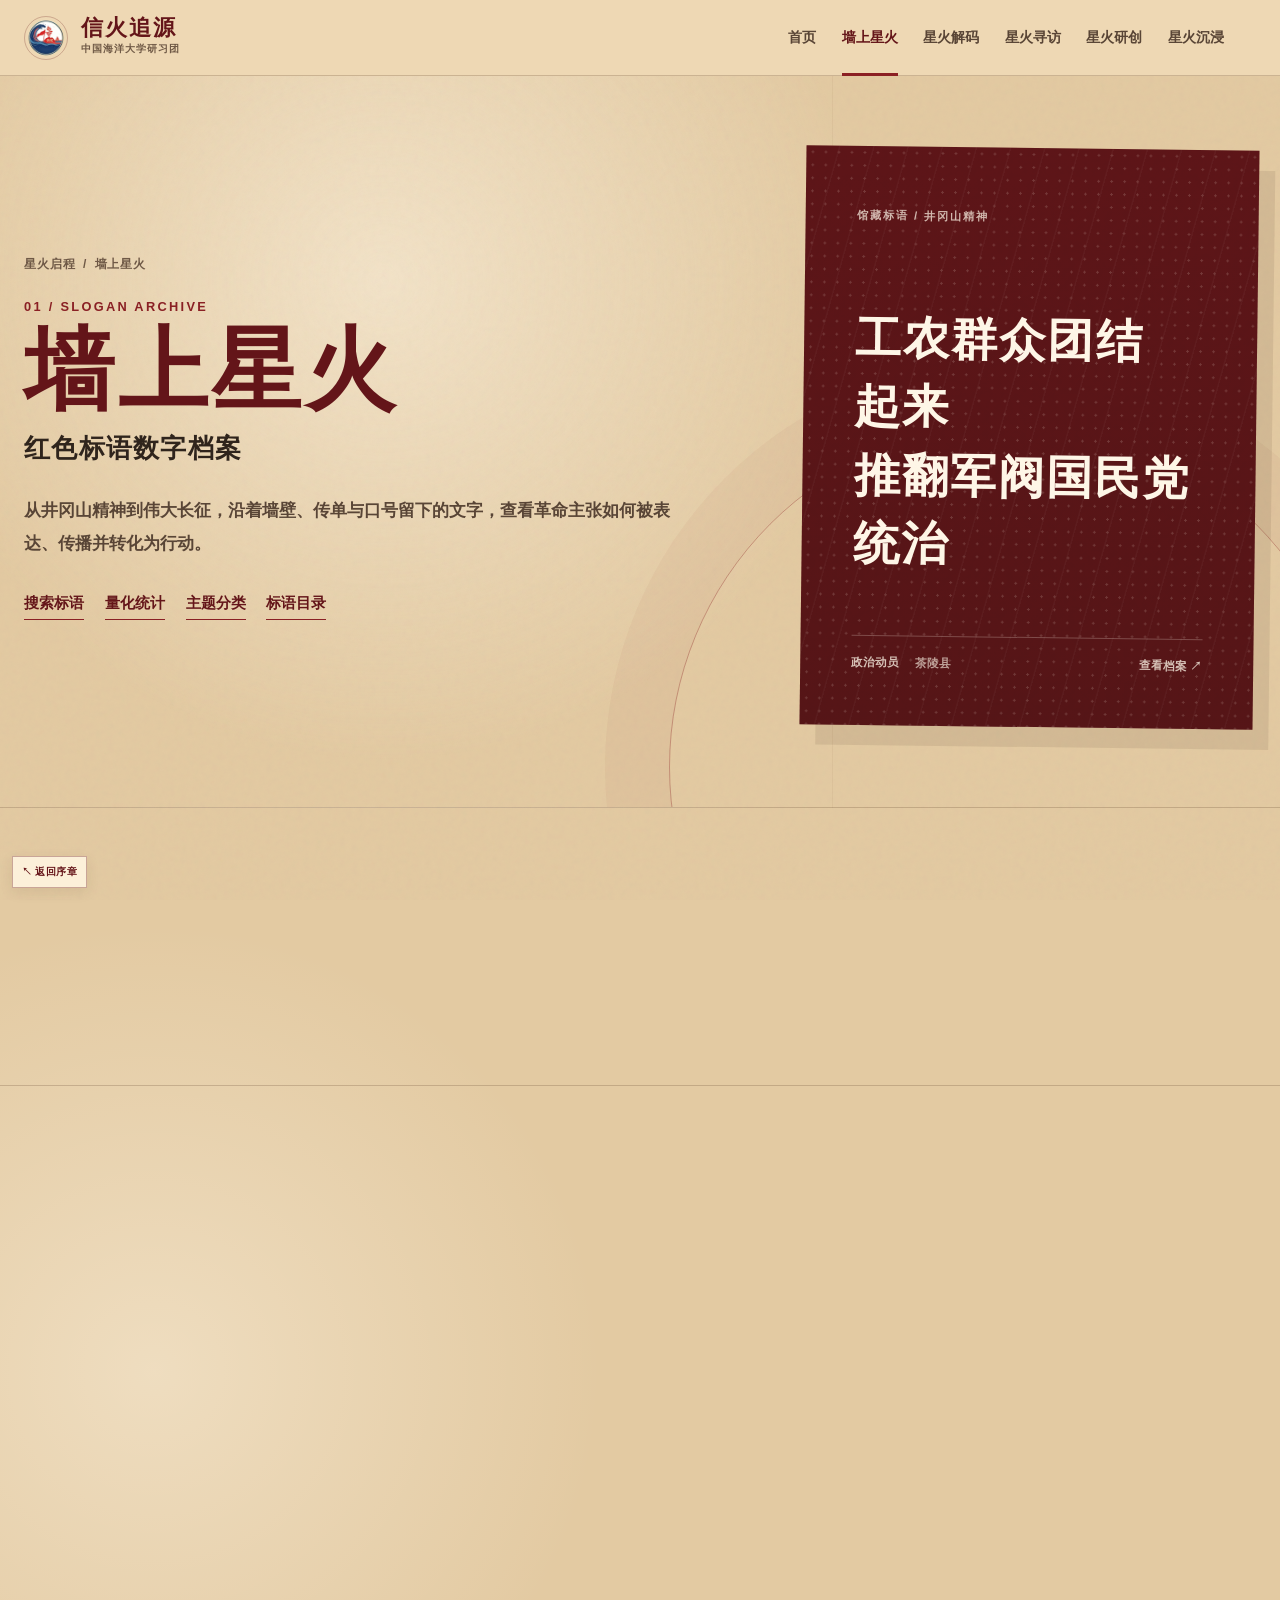
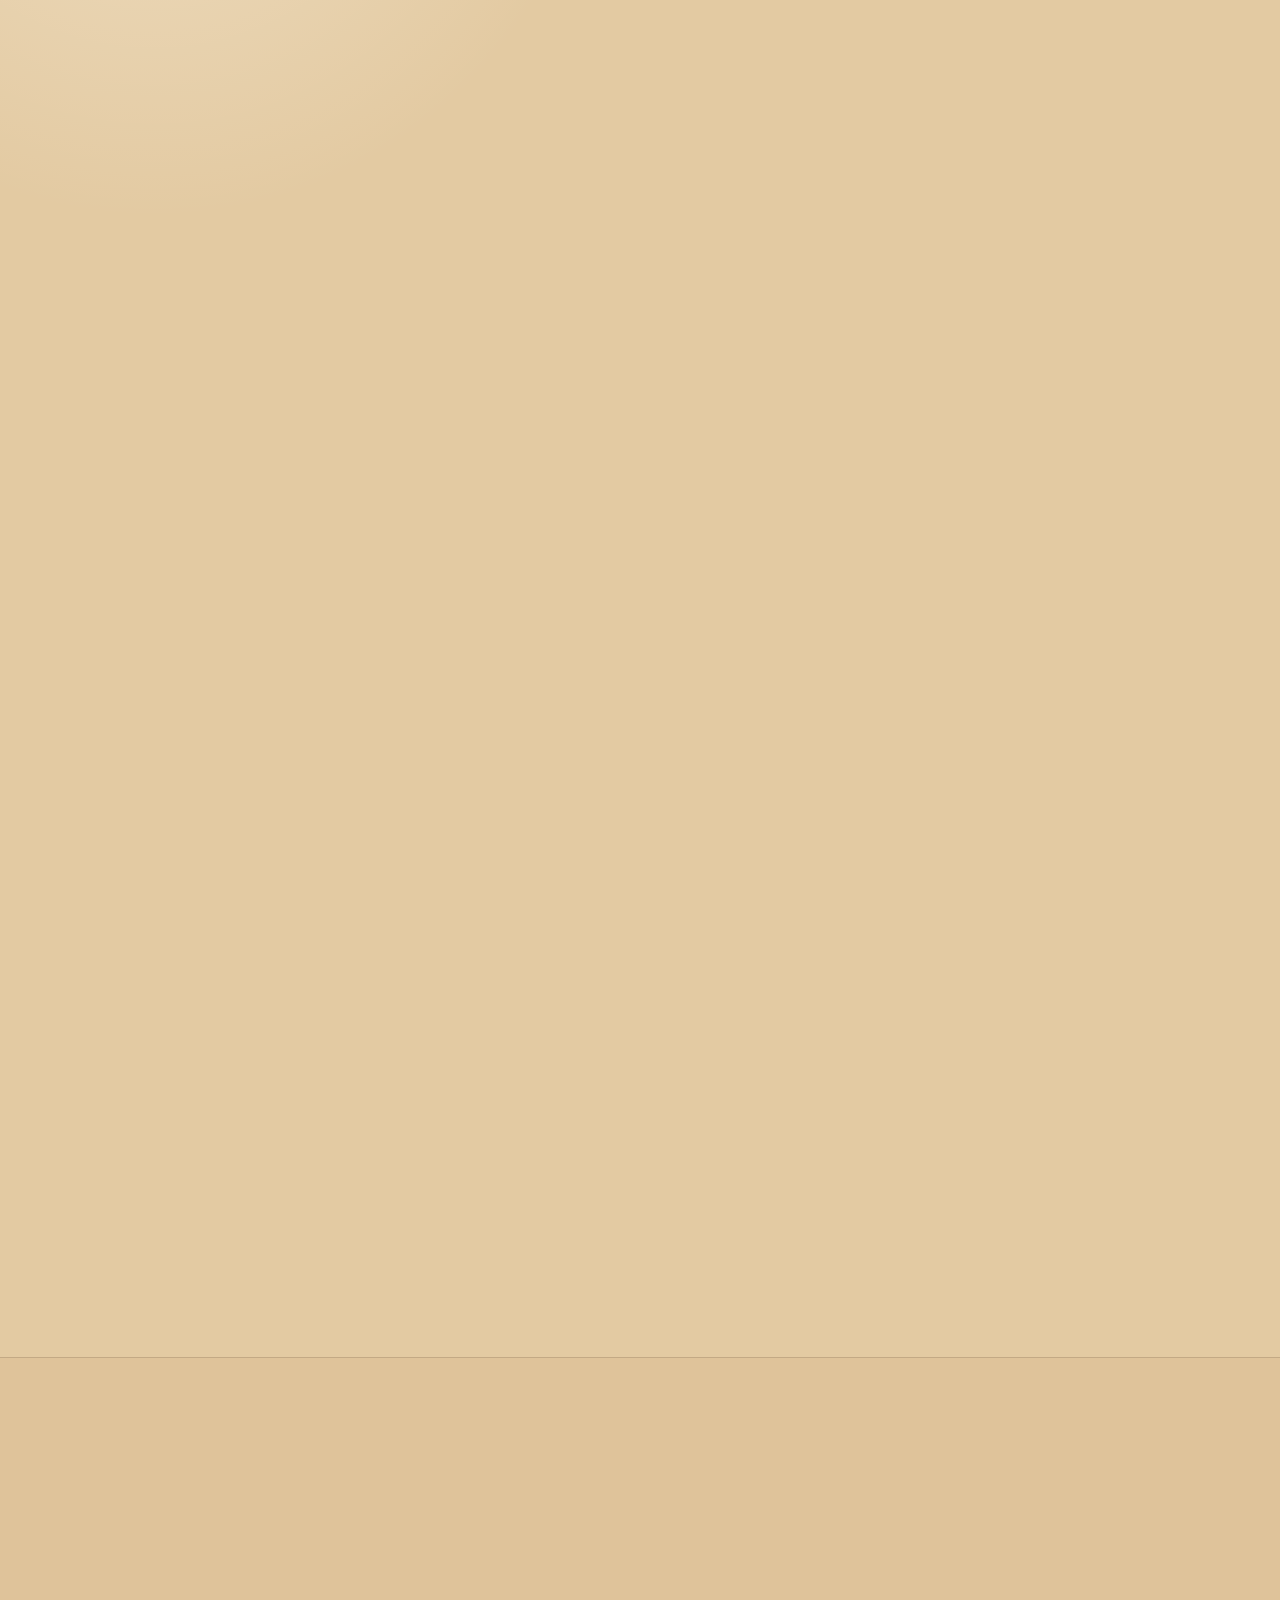
==== commit 66bab245: "优化墙上星火栏目：美化布局、丰富数据呈现、清理杂文 - Hero右侧标语牌：选取真实标语'工农群众团结起来推翻军阀国民党统治'，带主题/地点/跳转链接 - 量化统计重设计：   - 新增档案构成对比条" ====
--- a/archive.html
+++ b/archive.html
@@ -4,7 +4,7 @@
     <meta charset="UTF-8">
     <meta name="viewport" content="width=device-width, initial-scale=1.0">
     <meta name="theme-color" content="#8b2024">
-    <meta name="description" content="墙上星火——依据《整合.md》整理的井冈山精神与长征红色标语数字档案。">
+    <meta name="description" content="墙上星火——汇集井冈山精神与长征红色标语的数字档案。">
     <meta property="og:title" content="墙上星火 · 红色标语数字档案">
     <meta property="og:image" content="assets/team-emblem.png">
     <title>墙上星火 · 红色标语数字档案</title>
@@ -51,11 +51,11 @@
                         <a href="#catalog">标语目录</a>
                     </nav>
                 </div>
-                <aside class="slogan-monument reveal" aria-label="档案说明">
-                    <span>DATA SOURCE / 整合.md</span>
-                    <blockquote><p>逐条生成<br>不补写不推断</p></blockquote>
-                    <cite>原文件未提供的信息在详情中保持空缺</cite>
-                </aside>
+                <a class="slogan-monument reveal" href="#slogan-jg-0043" aria-label="查看标语：工农群众团结起来推翻军阀国民党统治">
+                    <span>馆藏标语 / 井冈山精神</span>
+                    <blockquote><p>工农群众团结起来<br>推翻军阀国民党统治</p></blockquote>
+                    <cite><b>政治动员</b><i>茶陵县</i><em>查看档案 ↗</em></cite>
+                </a>
             </div>
         </section>
 
@@ -86,9 +86,12 @@
                     <div class="section-marker"><span>01 / STATS</span><strong>量化统计</strong></div>
                     <div class="section-heading">
                         <h2 id="statisticsTitle">井冈山精神 · 长征</h2>
-                        <p>数字直接来自《整合.md》的有效表格记录；点击任一类别即可查看对应标语。</p>
+                        <p>从时期占比、主题规模与线索密度三个维度，观察两类标语的内容结构。</p>
                     </div>
                 </header>
+                <div class="archive-composition reveal" id="archiveComposition" aria-live="polite">
+                    <div class="archive-skeleton archive-skeleton-line"></div>
+                </div>
                 <div class="period-stat-grid" id="periodStats" aria-live="polite">
                     <div class="archive-skeleton"></div>
                     <div class="archive-skeleton"></div>
@@ -102,7 +105,7 @@
                     <div class="section-marker"><span>02 / CATEGORY</span><strong>主题分类</strong></div>
                     <div class="section-heading">
                         <h2 id="taxonomyTitle">按主题进入档案</h2>
-                        <p>井冈山部分沿用原文件七项分类，长征部分沿用原文件五项分类。</p>
+                        <p>每一条主题线索都连接对应标语；点击卡片，即可进入该主题的完整档案目录。</p>
                     </div>
                 </header>
                 <div class="theme-groups" id="themeGroups">
@@ -171,7 +174,7 @@
         </div>
         <div class="channel-container footer-meta">
             <p>从星火到征途 · 传承红色基因</p>
-            <p>本栏目数据来源：《整合.md》 © 2026 井冈情·中国梦课题实施</p>
+            <p>© 2026 井冈情·中国梦课题实施</p>
         </div>
     </footer>
 
--- a/channel.css
+++ b/channel.css
@@ -361,7 +361,7 @@
     padding-bottom: 0.18rem;
     color: var(--accent-deep);
     font-family: var(--sans);
-    font-size: 0.82rem;
+    font-size: 0.92rem;
     font-weight: 900;
     transition: transform 220ms ease;
 }
--- a/archive.css
+++ b/archive.css
@@ -93,57 +93,167 @@
     text-align: right;
 }
 
+/* --- Hero archive quote --- */
+.page-archive .slogan-monument {
+    min-height: 390px;
+    padding: clamp(2.1rem, 4vw, 3.3rem);
+    transform: rotate(0.7deg);
+    transition: transform 280ms var(--ease), box-shadow 280ms ease;
+}
+
+.page-archive .slogan-monument:hover {
+    box-shadow: 20px 24px 0 rgba(72, 48, 31, 0.13);
+    transform: rotate(0deg) translateY(-4px);
+}
+
+.page-archive .slogan-monument blockquote {
+    margin-top: clamp(2.5rem, 6vw, 4.7rem);
+}
+
+.page-archive .slogan-monument p {
+    font-size: clamp(2.15rem, 3.6vw, 3.65rem);
+    letter-spacing: 0.045em;
+    line-height: 1.48;
+    text-wrap: pretty;
+}
+
+.page-archive .slogan-monument cite {
+    display: grid;
+    grid-template-columns: auto auto 1fr;
+    gap: 0.45rem 1rem;
+    align-items: center;
+    margin-top: clamp(2.2rem, 5vw, 3.6rem);
+    border-top: 1px solid rgba(255, 247, 232, 0.24);
+    padding-top: 1rem;
+    font-family: var(--sans);
+}
+
+.page-archive .slogan-monument cite b,
+.page-archive .slogan-monument cite i,
+.page-archive .slogan-monument cite em {
+    font-size: 0.72rem;
+    font-style: normal;
+}
+
+.page-archive .slogan-monument cite i {
+    color: rgba(255, 247, 232, 0.62);
+}
+
+.page-archive .slogan-monument cite em {
+    justify-self: end;
+    font-weight: 850;
+}
+
 /* --- Stats --- */
-.period-stat-grid {
-    display: grid;
-    grid-template-columns: repeat(2, minmax(0, 1fr));
-    gap: 1px;
+.archive-composition {
+    display: grid;
+    grid-template-columns: minmax(13rem, 0.38fr) minmax(0, 1fr);
+    gap: clamp(2rem, 6vw, 6rem);
+    align-items: end;
+    margin-bottom: 1.4rem;
+    border-top: 1px solid var(--line);
+    padding-top: 1.3rem;
+}
+
+.composition-heading {
+    display: grid;
+    gap: 0.15rem;
+}
+
+.composition-heading strong {
+    color: var(--accent-deep);
+    font-size: 1.1rem;
+    font-weight: 900;
+}
+
+.composition-heading span {
+    color: var(--muted);
+    font-family: var(--sans);
+    font-size: 0.72rem;
+    font-weight: 750;
+}
+
+.composition-track {
+    display: flex;
+    min-height: 5.6rem;
     overflow: hidden;
     border: 1px solid var(--line);
-    background: var(--line);
+}
+
+.composition-segment {
+    display: flex;
+    min-width: 0;
+    flex: 0 0 var(--segment-share);
+    align-items: flex-end;
+    justify-content: space-between;
+    gap: 0.7rem;
+    border: 0;
+    padding: 1rem 1.15rem;
+    color: var(--white);
+    background: var(--accent-deep);
+    text-align: left;
+    transition: filter 220ms ease, flex-basis 320ms var(--ease);
+}
+
+.composition-segment + .composition-segment {
+    border-left: 1px solid rgba(255, 247, 232, 0.28);
+    background: var(--accent);
+}
+
+.composition-segment:hover,
+.composition-segment.is-active {
+    filter: brightness(1.12);
+}
+
+.composition-segment span {
+    font-size: 0.82rem;
+    font-weight: 900;
+}
+
+.composition-segment strong {
+    font-family: ui-monospace, "SFMono-Regular", Consolas, monospace;
+    font-size: clamp(1.4rem, 3vw, 2.2rem);
+    font-variant-numeric: tabular-nums;
+    line-height: 1;
+}
+
+.period-stat-grid {
+    display: grid;
+    grid-template-columns: repeat(2, minmax(0, 1fr));
+    gap: 1.25rem;
 }
 
 .period-stat {
     position: relative;
     display: grid;
-    min-height: 18rem;
-    grid-template-rows: auto 1fr auto;
+    min-width: 0;
+    grid-template-rows: auto auto auto 1fr auto;
+    gap: 1.4rem;
     overflow: hidden;
-    border: 0;
-    padding: clamp(1.5rem, 3vw, 2.7rem);
+    border: 1px solid var(--line);
+    border-top: 5px solid var(--accent-deep);
+    padding: clamp(1.35rem, 2.8vw, 2.4rem);
     color: var(--ink);
-    background: rgba(236, 214, 178, 0.82);
+    background:
+        repeating-linear-gradient(0deg, transparent 0 31px, rgba(104, 75, 50, 0.035) 31px 32px),
+        rgba(243, 223, 189, 0.52);
     text-align: left;
-    cursor: pointer;
-    transition: color 260ms ease, background-color 260ms ease;
 }
 
 .period-stat::after {
     position: absolute;
-    right: -0.08em;
-    bottom: -0.33em;
-    color: rgba(139, 32, 36, 0.055);
+    right: -0.04em;
+    top: -0.22em;
+    color: rgba(139, 32, 36, 0.045);
     content: attr(data-watermark);
     font-family: var(--title);
-    font-size: clamp(8rem, 17vw, 16rem);
+    font-size: clamp(9rem, 15vw, 14rem);
     font-weight: 900;
     line-height: 1;
     pointer-events: none;
 }
 
-.period-stat:hover,
-.period-stat.is-active {
-    color: var(--white);
-    background: var(--accent-deep);
-}
-
-.period-stat:hover::after,
-.period-stat.is-active::after {
-    color: rgba(255, 247, 232, 0.055);
-}
-
-.period-stat-top,
-.period-stat-footer {
+.period-stat-top {
     position: relative;
     z-index: 1;
     display: flex;
@@ -152,12 +262,11 @@
     gap: 1rem;
 }
 
-.period-stat-top span,
-.period-stat-footer {
-    font-family: var(--sans);
-    font-size: 0.72rem;
-    font-weight: 800;
-    letter-spacing: 0.08em;
+.period-stat-top span {
+    font-family: var(--sans);
+    font-size: 0.95rem;
+    font-weight: 900;
+    letter-spacing: 0.06em;
 }
 
 .period-stat-top i {
@@ -167,19 +276,203 @@
     font-style: normal;
 }
 
-.period-stat-number {
+.period-stat-headline {
     position: relative;
     z-index: 1;
-    align-self: center;
-    font-family: "FZKai-Z03", "STKaiti", "KaiTi", serif;
-    font-size: clamp(5rem, 10vw, 9rem);
-    font-weight: 900;
-    letter-spacing: -0.06em;
+    display: flex;
+    align-items: end;
+    justify-content: space-between;
+    gap: 1.2rem;
+    border-bottom: 1px solid var(--line);
+    padding-bottom: 1.4rem;
+}
+
+.period-stat-number {
+    display: flex;
+    align-items: end;
+    gap: 0.7rem;
+}
+
+.period-stat-number strong {
+    font-family: ui-monospace, "SFMono-Regular", Consolas, monospace;
+    font-size: clamp(3.7rem, 7vw, 6.3rem);
+    font-weight: 900;
+    font-variant-numeric: tabular-nums;
+    letter-spacing: -0.09em;
     line-height: 1;
 }
 
-.period-stat-footer span:last-child {
-    font-size: 1.1rem;
+.period-stat-number span,
+.period-stat-share span {
+    color: var(--muted);
+    font-family: var(--sans);
+    font-size: 0.68rem;
+    font-weight: 800;
+}
+
+.period-stat-number span {
+    padding-bottom: 0.4rem;
+}
+
+.period-stat-share {
+    display: grid;
+    justify-items: end;
+    padding-bottom: 0.4rem;
+}
+
+.period-stat-share strong {
+    color: var(--accent-deep);
+    font-family: ui-monospace, "SFMono-Regular", Consolas, monospace;
+    font-size: 1.6rem;
+    font-variant-numeric: tabular-nums;
+    line-height: 1.1;
+}
+
+.period-insights {
+    position: relative;
+    z-index: 1;
+    display: grid;
+    grid-template-columns: repeat(3, minmax(0, 1fr));
+    margin: 0;
+    border: 1px solid var(--line);
+}
+
+.period-insight {
+    display: grid;
+    gap: 0.15rem;
+    padding: 0.75rem;
+}
+
+.period-insight + .period-insight {
+    border-left: 1px solid var(--line);
+}
+
+.period-insight dt {
+    color: var(--muted);
+    font-family: var(--sans);
+    font-size: 0.62rem;
+    font-weight: 750;
+}
+
+.period-insight dd {
+    margin: 0;
+    color: var(--ink);
+    font-family: var(--sans);
+    font-size: 0.82rem;
+    font-weight: 900;
+}
+
+.period-distribution {
+    position: relative;
+    z-index: 1;
+    display: grid;
+    align-content: start;
+    gap: 0.2rem;
+}
+
+.distribution-heading {
+    display: flex;
+    align-items: center;
+    justify-content: space-between;
+    gap: 1rem;
+    margin-bottom: 0.35rem;
+    color: var(--muted);
+    font-family: var(--sans);
+    font-size: 0.63rem;
+}
+
+.distribution-heading span {
+    color: var(--accent-deep);
+    font-weight: 900;
+    letter-spacing: 0.08em;
+}
+
+.distribution-heading strong {
+    font-weight: 800;
+}
+
+.distribution-row {
+    display: grid;
+    grid-template-columns: minmax(7rem, 0.55fr) minmax(6rem, 1fr);
+    gap: 0.8rem;
+    align-items: center;
+    border: 0;
+    padding: 0.28rem 0;
+    background: transparent;
+    text-align: left;
+}
+
+.distribution-label {
+    display: flex;
+    min-width: 0;
+    align-items: center;
+    justify-content: space-between;
+    gap: 0.6rem;
+    color: var(--ink-soft);
+    font-family: var(--sans);
+    font-size: 0.68rem;
+}
+
+.distribution-label b {
+    overflow: hidden;
+    font-weight: 780;
+    text-overflow: ellipsis;
+    white-space: nowrap;
+}
+
+.distribution-label i {
+    color: var(--accent-deep);
+    font-style: normal;
+    font-weight: 900;
+    font-variant-numeric: tabular-nums;
+}
+
+.distribution-meter {
+    height: 0.35rem;
+    overflow: hidden;
+    background: rgba(101, 21, 25, 0.11);
+}
+
+.distribution-fill {
+    display: block;
+    width: var(--theme-share);
+    height: 100%;
+    background: var(--accent);
+    transform-origin: left;
+    transition: width 300ms var(--ease);
+}
+
+.distribution-row:hover .distribution-fill,
+.distribution-row.is-active .distribution-fill {
+    background: var(--accent-deep);
+}
+
+.distribution-row:hover .distribution-label b,
+.distribution-row.is-active .distribution-label b {
+    color: var(--accent-deep);
+}
+
+.period-stat-footer {
+    position: relative;
+    z-index: 1;
+    display: flex;
+    min-height: 3rem;
+    align-items: center;
+    justify-content: space-between;
+    border: 1px solid var(--accent-deep);
+    padding: 0.6rem 0.8rem;
+    color: var(--accent-deep);
+    background: transparent;
+    font-family: var(--sans);
+    font-size: 0.73rem;
+    font-weight: 850;
+    transition: color 220ms ease, background-color 220ms ease;
+}
+
+.period-stat-footer:hover,
+.period-stat-footer.is-active {
+    color: var(--white);
+    background: var(--accent-deep);
 }
 
 /* --- Taxonomy --- */
@@ -193,7 +486,9 @@
     grid-template-columns: auto 1fr auto;
     gap: 1rem;
     align-items: center;
-    margin-bottom: 1.2rem;
+    margin-bottom: 1.5rem;
+    border-bottom: 1px solid var(--line);
+    padding-bottom: 0.9rem;
 }
 
 .theme-group-header span {
@@ -220,34 +515,81 @@
 
 .theme-card-grid {
     display: grid;
-    grid-template-columns: repeat(4, minmax(0, 1fr));
-    border-top: 3px solid var(--accent-deep);
-    border-left: 1px solid var(--line);
+    grid-template-columns: repeat(12, minmax(0, 1fr));
+    gap: 1rem;
+}
+
+.theme-card--span-4 {
+    grid-column: span 4;
+}
+
+.theme-card--span-5 {
+    grid-column: span 5;
+}
+
+.theme-card--span-7 {
+    grid-column: span 7;
 }
 
 .theme-card {
     position: relative;
     display: grid;
-    min-height: 12.5rem;
-    grid-template-rows: auto auto 1fr auto;
-    gap: 0.55rem;
-    border: 0;
-    border-right: 1px solid var(--line);
-    border-bottom: 1px solid var(--line);
-    padding: 1.3rem;
+    min-height: 17rem;
+    grid-template-rows: auto auto 1fr auto auto;
+    gap: 0.9rem;
+    overflow: hidden;
+    border: 1px solid var(--line);
+    border-top: 4px solid var(--accent-deep);
+    padding: 1.25rem;
     color: var(--ink);
-    background: rgba(243, 223, 189, 0.48);
+    background:
+        linear-gradient(115deg, transparent 0 72%, rgba(139, 32, 36, 0.045) 72% 100%),
+        rgba(243, 223, 189, 0.58);
     text-align: left;
     cursor: pointer;
-    transition: color 240ms ease, background 240ms ease, transform 240ms var(--ease);
+    transition: color 240ms ease, background-color 240ms ease, transform 240ms var(--ease), box-shadow 240ms ease;
+}
+
+.theme-card::before {
+    position: absolute;
+    right: -0.08em;
+    bottom: -0.25em;
+    color: rgba(101, 21, 25, 0.035);
+    content: attr(data-symbol);
+    font-family: var(--title);
+    font-size: clamp(7rem, 12vw, 12rem);
+    font-weight: 900;
+    line-height: 1;
+    pointer-events: none;
 }
 
 .theme-card:hover,
 .theme-card.is-active {
     z-index: 1;
     color: var(--white);
-    background: var(--accent);
-    transform: translateY(-3px);
+    background: var(--accent-deep);
+    box-shadow: 0 16px 28px rgba(74, 38, 25, 0.14);
+    transform: translateY(-5px);
+}
+
+.theme-card:hover::before,
+.theme-card.is-active::before {
+    color: rgba(255, 247, 232, 0.05);
+}
+
+.theme-card-top,
+.theme-card-heading,
+.theme-card-footer {
+    position: relative;
+    z-index: 1;
+    display: flex;
+    align-items: center;
+    justify-content: space-between;
+    gap: 1rem;
+}
+
+.theme-card-top {
+    align-items: flex-start;
 }
 
 .theme-index {
@@ -258,34 +600,113 @@
     letter-spacing: 0.08em;
 }
 
+.theme-symbol {
+    display: grid;
+    width: 2.7rem;
+    height: 2.7rem;
+    place-items: center;
+    border: 1px solid currentColor;
+    color: var(--accent-deep);
+    font-family: var(--title);
+    font-size: 1.25rem;
+    font-weight: 900;
+    transform: rotate(3deg);
+}
+
+.theme-card:hover .theme-symbol,
+.theme-card.is-active .theme-symbol {
+    color: var(--white);
+}
+
+.theme-card-heading {
+    align-items: baseline;
+}
+
 .theme-name {
-    font-size: 1.08rem;
-    font-weight: 900;
-    line-height: 1.45;
-}
-
-.theme-description {
+    font-size: clamp(1.25rem, 2vw, 1.7rem);
+    font-weight: 900;
+    line-height: 1.35;
+    text-wrap: balance;
+}
+
+.theme-share {
+    flex: 0 0 auto;
+    color: var(--muted);
+    font-family: ui-monospace, "SFMono-Regular", Consolas, monospace;
+    font-size: 0.62rem;
+    font-weight: 800;
+}
+
+.theme-clue {
+    position: relative;
+    z-index: 1;
     display: -webkit-box;
     overflow: hidden;
-    margin: 0;
-    color: var(--muted);
-    font-size: 0.72rem;
-    line-height: 1.65;
+    color: var(--muted);
+    font-size: 0.78rem;
+    line-height: 1.75;
+    text-wrap: pretty;
     -webkit-box-orient: vertical;
-    -webkit-line-clamp: 3;
-}
-
-.theme-card:hover .theme-description,
-.theme-card.is-active .theme-description {
+    -webkit-line-clamp: 2;
+}
+
+.theme-card:hover .theme-share,
+.theme-card:hover .theme-clue,
+.theme-card.is-active .theme-share,
+.theme-card.is-active .theme-clue {
     color: rgba(255, 247, 232, 0.74);
 }
 
 .theme-count {
-    justify-self: end;
+    display: inline-flex;
+    align-items: baseline;
+    gap: 0.4rem;
+}
+
+.theme-count strong {
     font-family: ui-monospace, "SFMono-Regular", Consolas, monospace;
-    font-size: 1.8rem;
-    font-weight: 900;
+    font-size: 1.65rem;
     font-variant-numeric: tabular-nums;
+    line-height: 1;
+}
+
+.theme-count i,
+.theme-enter {
+    font-family: var(--sans);
+    font-size: 0.65rem;
+    font-style: normal;
+    font-weight: 800;
+}
+
+.theme-enter {
+    color: var(--accent-deep);
+}
+
+.theme-card:hover .theme-enter,
+.theme-card.is-active .theme-enter {
+    color: var(--white);
+}
+
+.theme-card-meter {
+    position: absolute;
+    z-index: 2;
+    right: 0;
+    bottom: 0;
+    left: 0;
+    height: 4px;
+    background: rgba(101, 21, 25, 0.1);
+}
+
+.theme-card-meter > span {
+    display: block;
+    width: var(--theme-card-share);
+    height: 100%;
+    background: var(--accent);
+}
+
+.theme-card:hover .theme-card-meter > span,
+.theme-card.is-active .theme-card-meter > span {
+    background: var(--white);
 }
 
 /* --- Catalog --- */
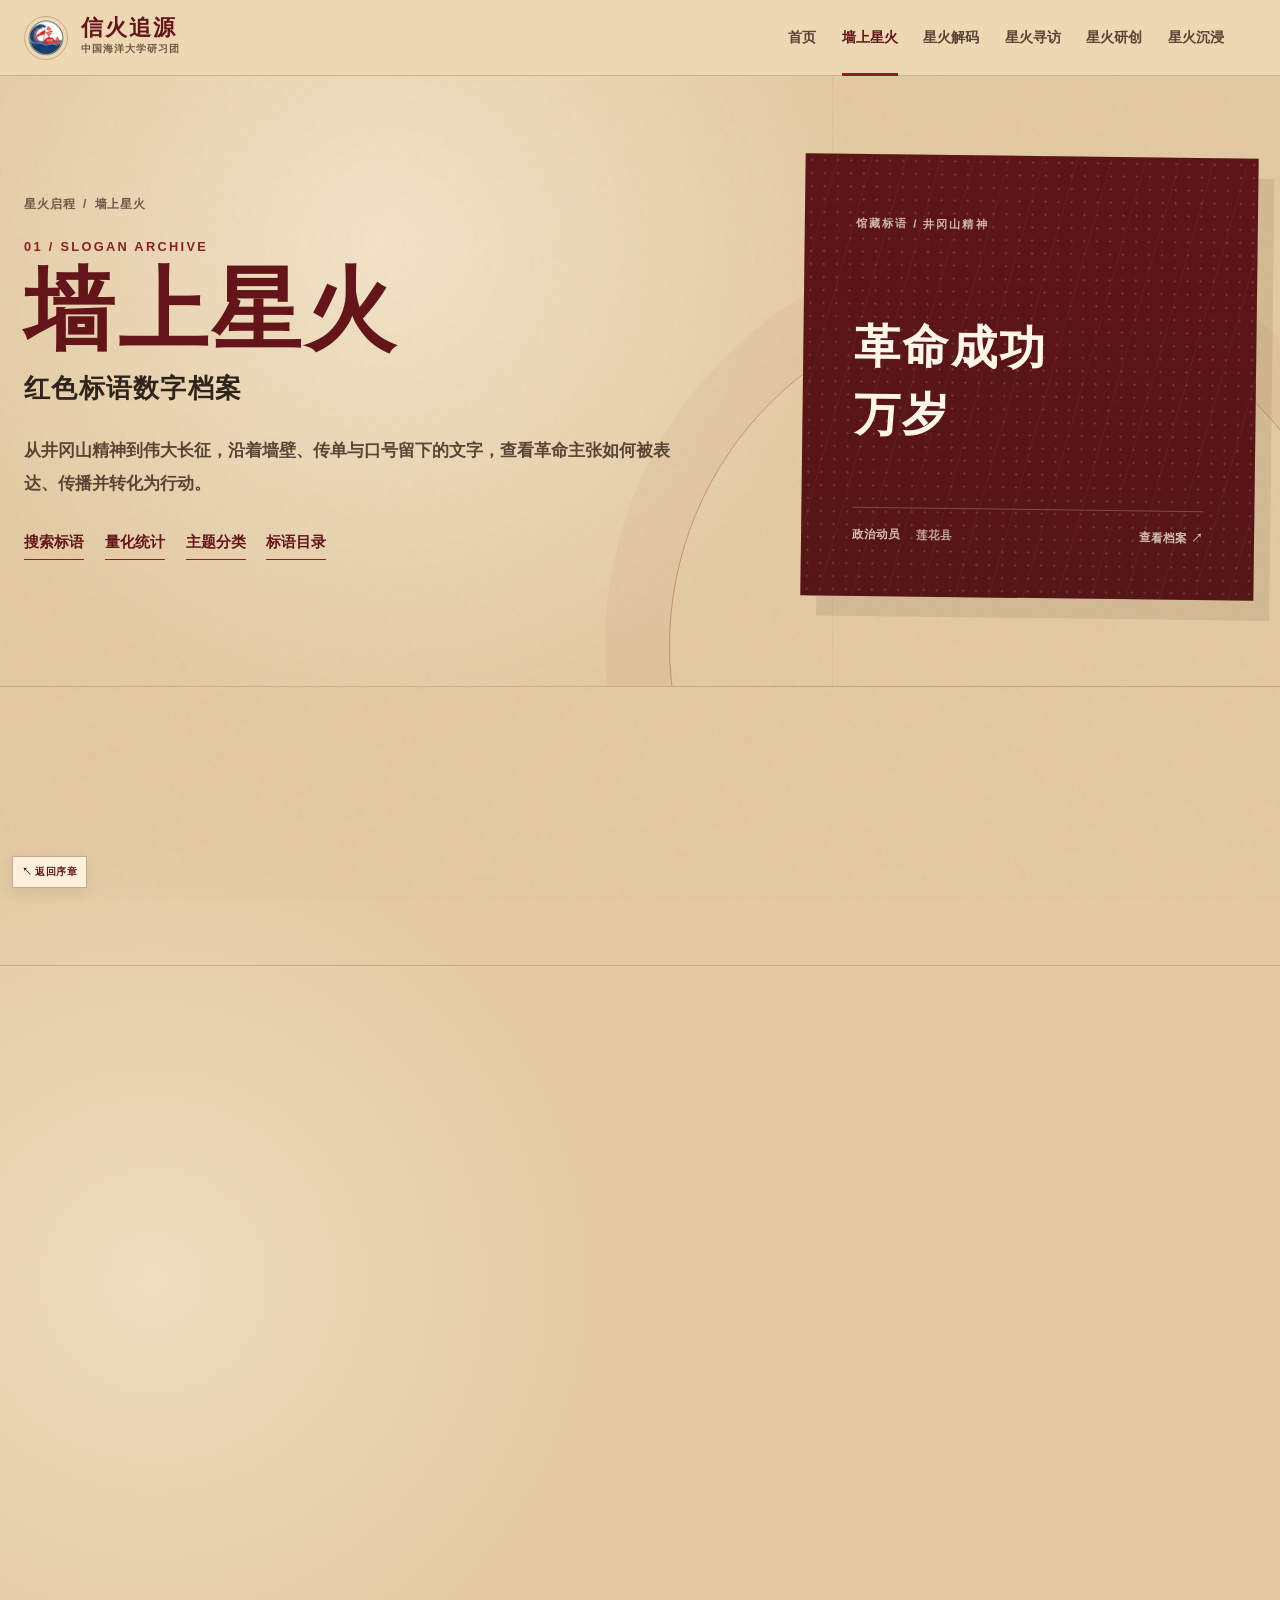
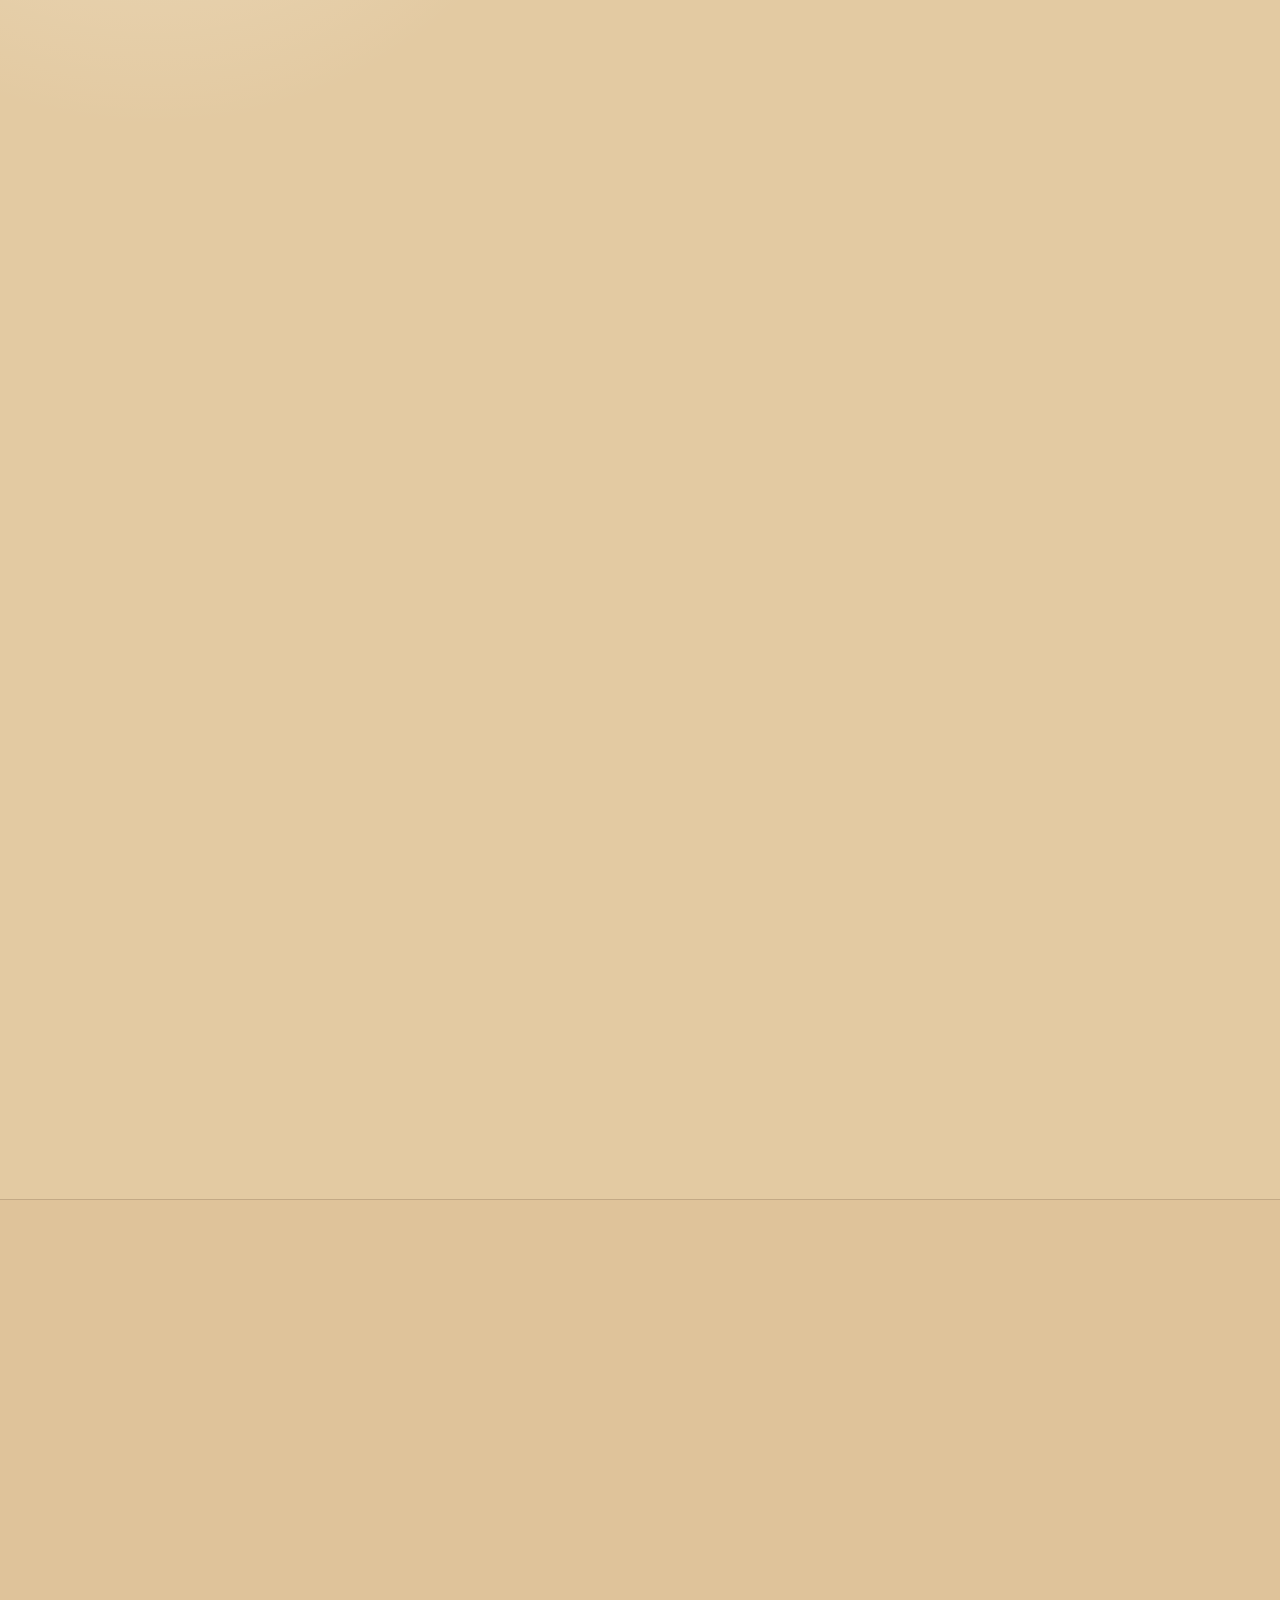
==== commit 98710a93: "全面优化：墙上星火标语更换+数据分析字体放大+星火解码真实分析内容+星火寻访嵌入成果链接 - archive: Hero右侧标语换为短标语'革命成功万岁'，数据分析字体整体放大(数字+42%，占比+2" ====
--- a/archive.html
+++ b/archive.html
@@ -51,10 +51,10 @@
                         <a href="#catalog">标语目录</a>
                     </nav>
                 </div>
-                <a class="slogan-monument reveal" href="#slogan-jg-0043" aria-label="查看标语：工农群众团结起来推翻军阀国民党统治">
+                <a class="slogan-monument reveal" href="#slogan-jg-0031" aria-label="查看标语：革命成功万岁">
                     <span>馆藏标语 / 井冈山精神</span>
-                    <blockquote><p>工农群众团结起来<br>推翻军阀国民党统治</p></blockquote>
-                    <cite><b>政治动员</b><i>茶陵县</i><em>查看档案 ↗</em></cite>
+                    <blockquote><p>革命成功<br>万岁</p></blockquote>
+                    <cite><b>政治动员</b><i>莲花县</i><em>查看档案 ↗</em></cite>
                 </a>
             </div>
         </section>
--- a/channel.css
+++ b/channel.css
@@ -741,6 +741,92 @@
 .cta-band a:hover {
     color: var(--accent-deep);
     background: var(--white);
+}
+
+/* --- Media link cards --- */
+.media-links {
+    display: grid;
+    grid-template-columns: repeat(2, minmax(0, 1fr));
+    gap: 1rem;
+}
+
+.media-card {
+    display: grid;
+    grid-template-columns: 3.6rem minmax(0, 1fr) auto;
+    gap: 1.2rem;
+    align-items: center;
+    border: 1px solid var(--line);
+    border-top: 4px solid var(--accent-deep);
+    padding: 1.35rem 1.5rem;
+    color: var(--ink);
+    background: rgba(243, 223, 189, 0.58);
+    transition: color 240ms ease, background-color 240ms ease, transform 240ms var(--ease);
+}
+
+.media-card:hover {
+    color: var(--white);
+    background: var(--accent-deep);
+    transform: translateY(-3px);
+}
+
+.media-icon {
+    display: grid;
+    width: 3.6rem;
+    height: 3.6rem;
+    place-items: center;
+    border: 1px solid var(--line);
+    color: var(--accent-deep);
+    background: rgba(243, 223, 189, 0.72);
+}
+
+.media-card:hover .media-icon {
+    color: var(--white);
+    border-color: rgba(255, 247, 232, 0.3);
+    background: rgba(255, 247, 232, 0.1);
+}
+
+.media-icon svg {
+    width: 1.6rem;
+    height: 1.6rem;
+}
+
+.media-body {
+    display: grid;
+    gap: 0.25rem;
+}
+
+.media-body strong {
+    font-size: 1rem;
+    font-weight: 900;
+    line-height: 1.45;
+}
+
+.media-body small {
+    color: var(--muted);
+    font-family: var(--sans);
+    font-size: 0.72rem;
+    font-weight: 700;
+}
+
+.media-card:hover .media-body small {
+    color: rgba(255, 247, 232, 0.72);
+}
+
+.media-arrow {
+    display: grid;
+    width: 2rem;
+    height: 2rem;
+    place-items: center;
+    border: 1px solid var(--line);
+    border-radius: 50%;
+    color: var(--accent-deep);
+    font-size: 0.9rem;
+    flex-shrink: 0;
+}
+
+.media-card:hover .media-arrow {
+    color: var(--white);
+    border-color: rgba(255, 247, 232, 0.3);
 }
 
 .channel-footer {
@@ -1008,6 +1094,25 @@
         justify-self: start;
     }
 
+    .media-links {
+        grid-template-columns: 1fr;
+    }
+
+    .media-card {
+        grid-template-columns: 2.8rem minmax(0, 1fr) auto;
+        gap: 0.8rem;
+        padding: 1rem;
+    }
+
+    .media-icon {
+        width: 2.8rem;
+        height: 2.8rem;
+    }
+
+    .media-body strong {
+        font-size: 0.9rem;
+    }
+
     .footer-row,
     .footer-meta {
         align-items: flex-start;
--- a/archive.css
+++ b/archive.css
@@ -264,7 +264,7 @@
 
 .period-stat-top span {
     font-family: var(--sans);
-    font-size: 0.95rem;
+    font-size: 1.05rem;
     font-weight: 900;
     letter-spacing: 0.06em;
 }
@@ -295,7 +295,7 @@
 
 .period-stat-number strong {
     font-family: ui-monospace, "SFMono-Regular", Consolas, monospace;
-    font-size: clamp(3.7rem, 7vw, 6.3rem);
+    font-size: clamp(4.5rem, 8vw, 7.2rem);
     font-weight: 900;
     font-variant-numeric: tabular-nums;
     letter-spacing: -0.09em;
@@ -306,7 +306,7 @@
 .period-stat-share span {
     color: var(--muted);
     font-family: var(--sans);
-    font-size: 0.68rem;
+    font-size: 0.8rem;
     font-weight: 800;
 }
 
@@ -323,7 +323,7 @@
 .period-stat-share strong {
     color: var(--accent-deep);
     font-family: ui-monospace, "SFMono-Regular", Consolas, monospace;
-    font-size: 1.6rem;
+    font-size: 2rem;
     font-variant-numeric: tabular-nums;
     line-height: 1.1;
 }
@@ -1169,12 +1169,50 @@
     }
 
     .period-stat {
-        min-height: 13rem;
-        padding: 1.3rem;
-    }
-
-    .period-stat-number {
-        font-size: 4.6rem;
+        min-height: 0;
+        padding: 1.1rem;
+        gap: 0.8rem;
+    }
+
+    .period-stat-number strong {
+        font-size: 3.6rem;
+    }
+
+    .period-stat-number span {
+        font-size: 0.72rem;
+    }
+
+    .period-stat-share strong {
+        font-size: 1.5rem;
+    }
+
+    .period-stat-share span {
+        font-size: 0.68rem;
+    }
+
+    .period-insights {
+        grid-template-columns: repeat(3, 1fr);
+    }
+
+    .period-insight {
+        padding: 0.5rem;
+    }
+
+    .period-insight dd {
+        font-size: 0.72rem;
+    }
+
+    .distribution-row {
+        grid-template-columns: 1fr 1fr;
+    }
+
+    .distribution-label b {
+        font-size: 0.64rem;
+    }
+
+    .archive-composition {
+        grid-template-columns: 1fr;
+        gap: 1rem;
     }
 
     .theme-group-header {
@@ -1190,15 +1228,28 @@
     }
 
     .theme-card {
-        min-height: 10.5rem;
-        padding: 1rem;
+        min-height: 9rem;
+        padding: 0.9rem;
+        gap: 0.5rem;
     }
 
     .theme-name {
-        font-size: 0.97rem;
-    }
-
-    .theme-description {
+        font-size: 0.92rem;
+    }
+
+    .theme-symbol {
+        width: 2rem;
+        height: 2rem;
+        font-size: 1rem;
+    }
+
+    .theme-card--span-4,
+    .theme-card--span-5,
+    .theme-card--span-7 {
+        grid-column: span 1;
+    }
+
+    .theme-clue {
         -webkit-line-clamp: 2;
     }
 
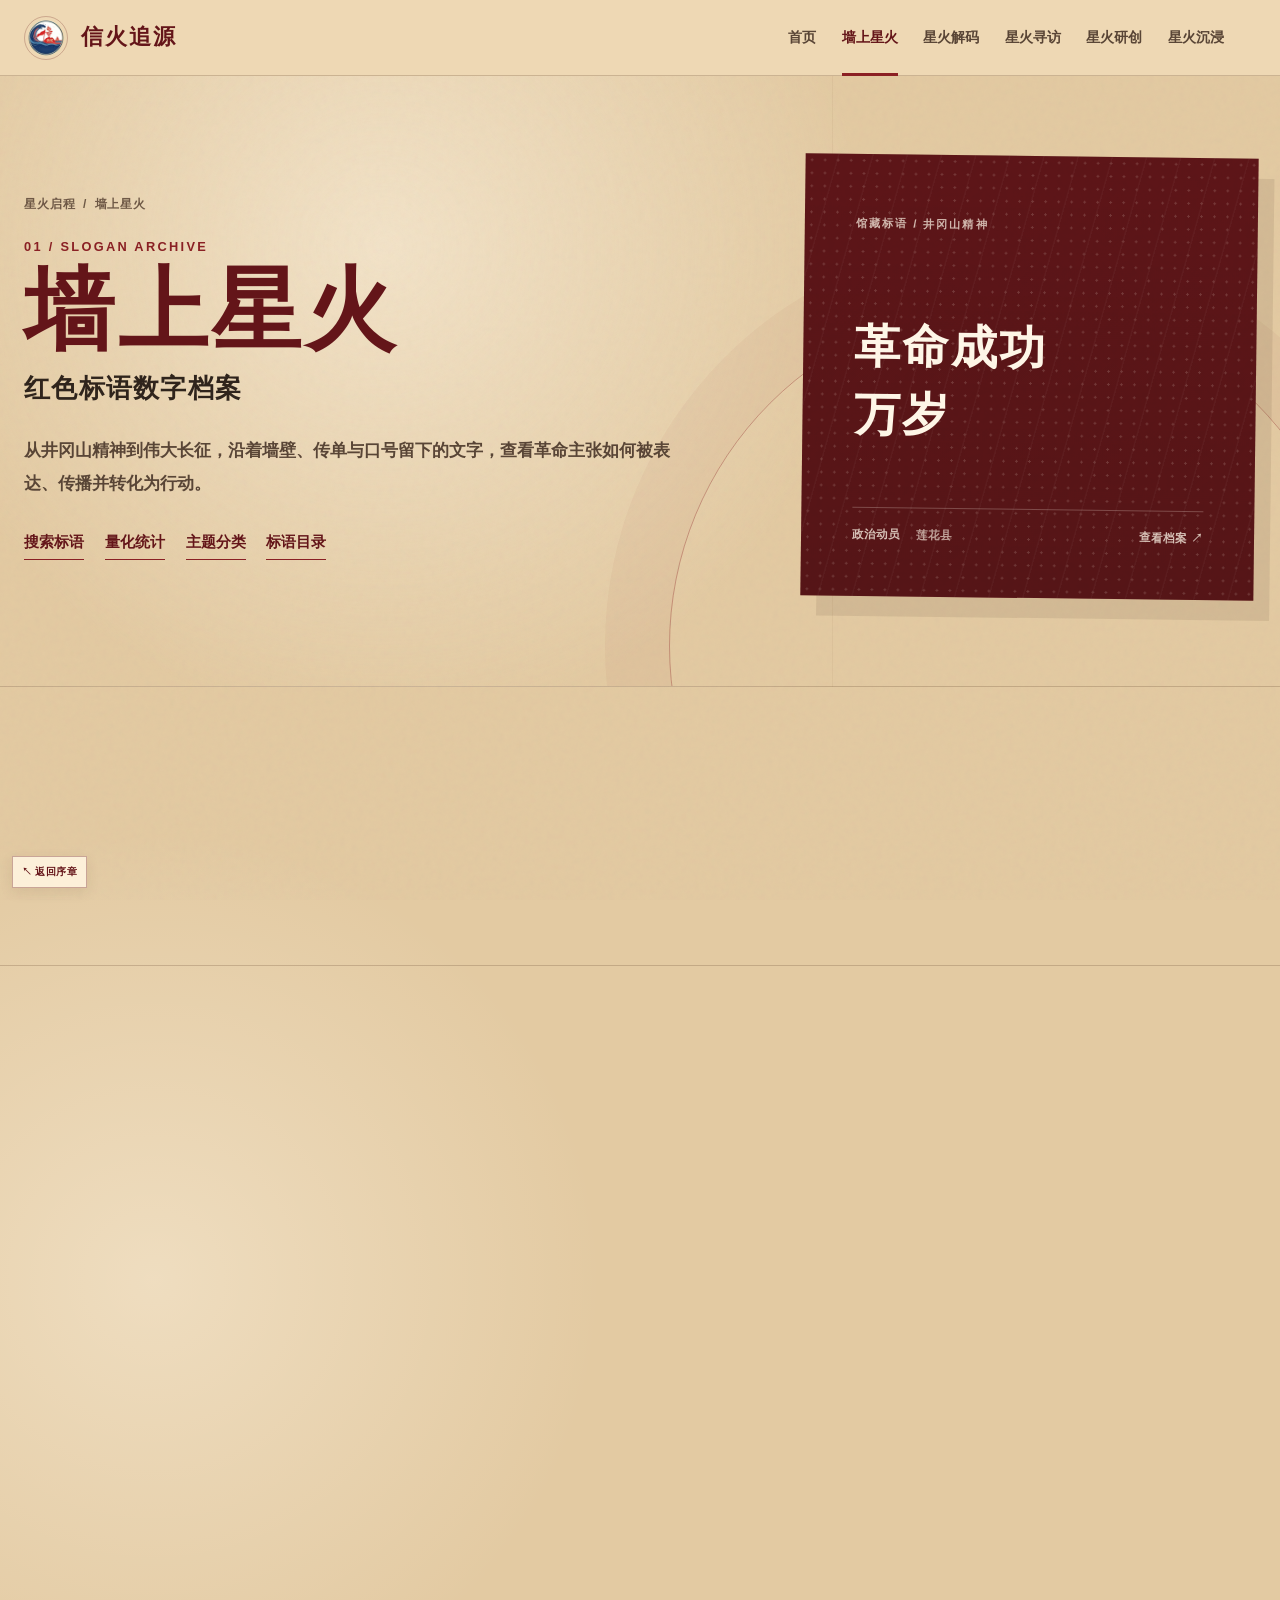
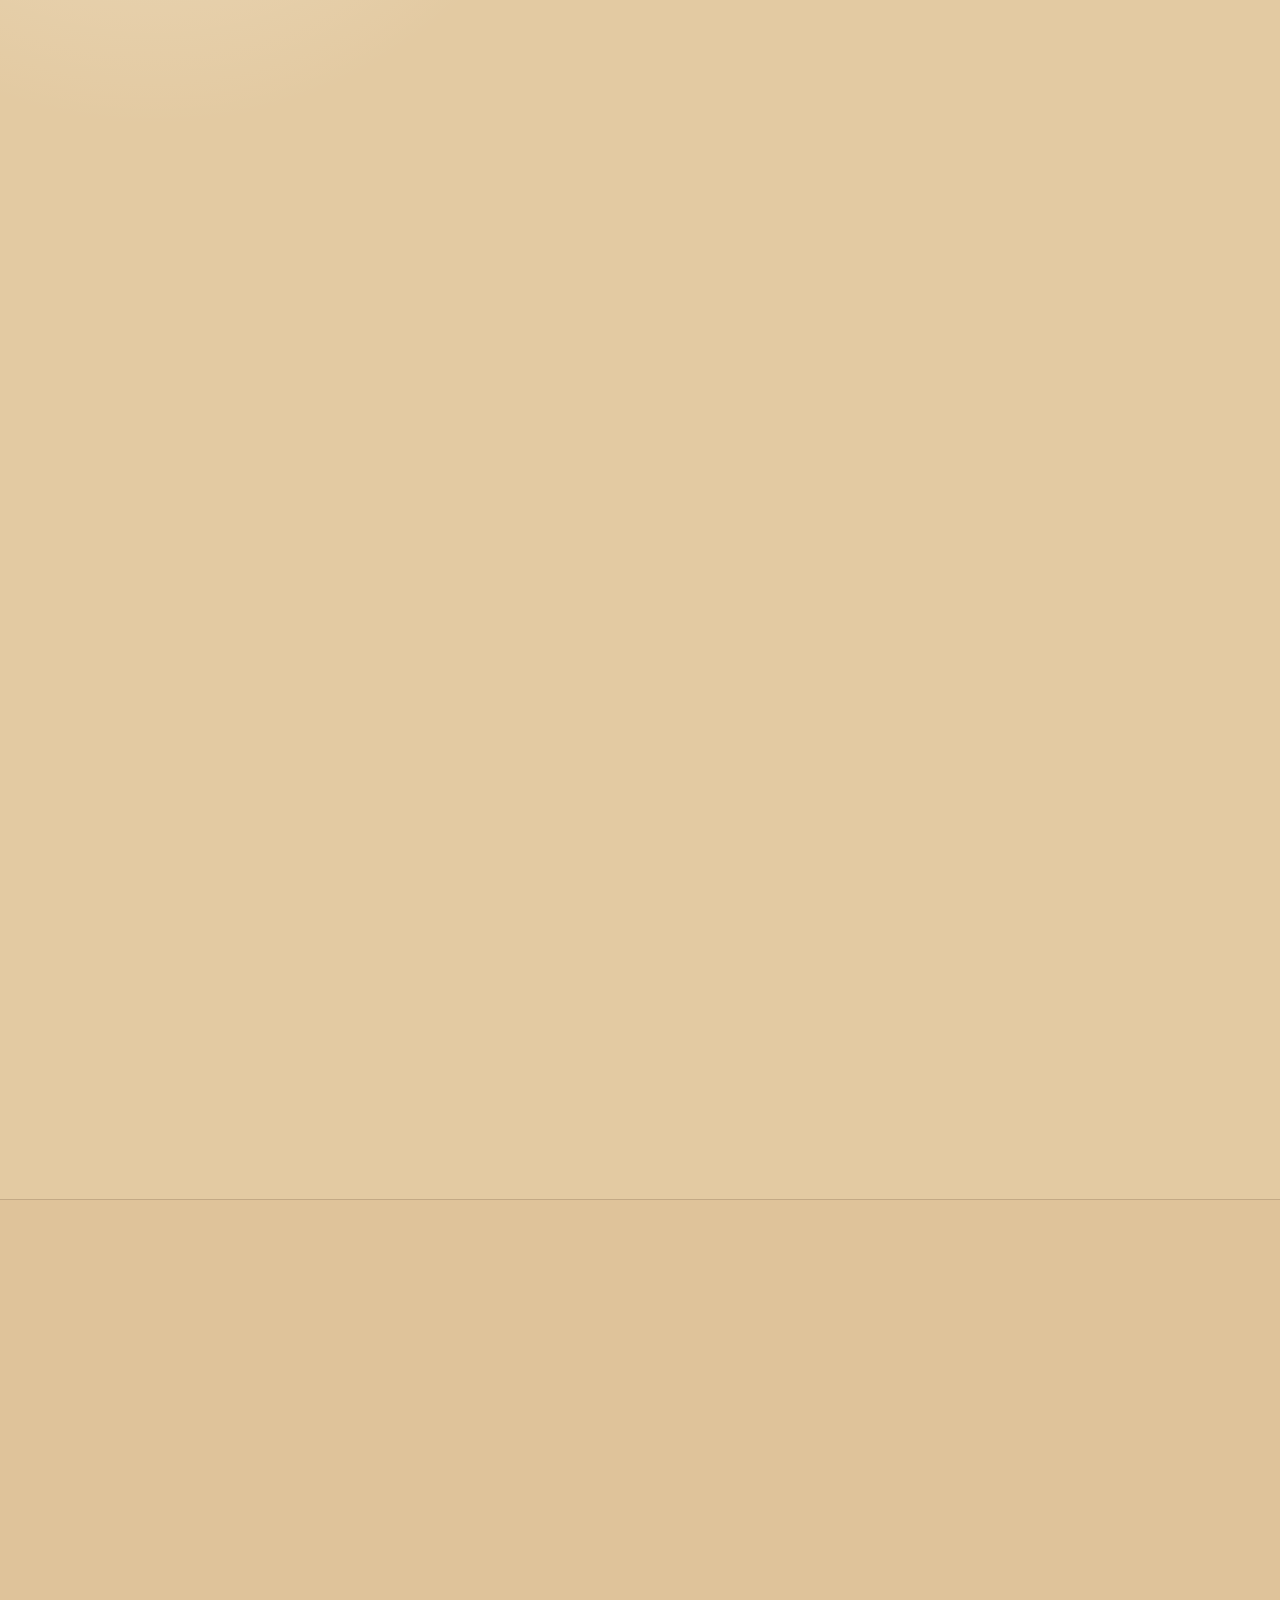
==== commit 02fd3024: "统一更新：队徽仅保留信火追源+星火研创视频新闻上线+首页动态同步 - 所有栏目页header：移除'中国海洋大学研习团'小字，仅保留'信火追源' - 星火研创：新增微党课视频区(草鞋歌/八角楼上/西江" ====
--- a/archive.html
+++ b/archive.html
@@ -21,7 +21,7 @@
         <div class="channel-container channel-header-inner">
             <a class="channel-brand" href="home.html" aria-label="返回信火追源首页">
                 <img src="assets/team-emblem-mark.webp" width="192" height="192" fetchpriority="high" decoding="async" alt="">
-                <span><strong>信火追源</strong><small>中国海洋大学研习团</small></span>
+                <span><strong>信火追源</strong></span>
             </a>
             <nav class="channel-nav" id="channelNav" aria-label="全站导航">
                 <a href="home.html">首页</a>
--- a/channel.css
+++ b/channel.css
@@ -738,9 +738,172 @@
     transition: color 220ms ease, background 220ms ease;
 }
 
-.cta-band a:hover {
+/* --- Video & Report cards --- */
+.video-grid {
+    display: grid;
+    grid-template-columns: repeat(3, minmax(0, 1fr));
+    gap: 1rem;
+}
+
+.video-card {
+    position: relative;
+    display: grid;
+    grid-template-rows: auto auto;
+    overflow: hidden;
+    border: 1px solid var(--line);
+    background: rgba(243, 223, 189, 0.52);
+    transition: transform 240ms var(--ease), box-shadow 240ms ease;
+}
+
+.video-card:hover {
+    transform: translateY(-4px);
+    box-shadow: 0 12px 28px rgba(67, 42, 25, 0.15);
+}
+
+.video-card img {
+    width: 100%;
+    aspect-ratio: 16 / 9;
+    object-fit: cover;
+    display: block;
+}
+
+.video-play {
+    position: absolute;
+    top: 50%;
+    left: 50%;
+    transform: translate(-50%, -50%);
+    width: 3.2rem;
+    height: 3.2rem;
+    display: grid;
+    place-items: center;
+    border-radius: 50%;
+    background: rgba(0,0,0,0.55);
+    color: #fff;
+    transition: transform 200ms ease, background 200ms ease;
+}
+
+.video-play svg {
+    width: 1.4rem;
+    height: 1.4rem;
+    margin-left: 2px;
+}
+
+.video-card:hover .video-play {
+    background: var(--accent-deep);
+    transform: translate(-50%, -50%) scale(1.1);
+}
+
+.video-body {
+    display: grid;
+    gap: 0.2rem;
+    padding: 1rem 1.1rem;
+}
+
+.video-body strong {
+    font-size: 1rem;
+    font-weight: 900;
+    line-height: 1.35;
+}
+
+.video-body small {
+    color: var(--muted);
+    font-family: var(--sans);
+    font-size: 0.7rem;
+    font-weight: 700;
+}
+
+/* Report card */
+.report-card {
+    display: grid;
+    grid-template-columns: 42% minmax(0, 1fr);
+    overflow: hidden;
+    border: 1px solid var(--line);
+    border-top: 4px solid var(--accent-deep);
+    background: rgba(243, 223, 189, 0.52);
+    transition: transform 240ms var(--ease), box-shadow 240ms ease;
+}
+
+.report-card:hover {
+    transform: translateY(-3px);
+    box-shadow: 0 12px 28px rgba(67, 42, 25, 0.14);
+}
+
+.report-card img {
+    width: 100%;
+    height: 100%;
+    object-fit: cover;
+    display: block;
+    min-height: 14rem;
+}
+
+.report-body {
+    display: grid;
+    align-content: center;
+    gap: 0.5rem;
+    padding: 1.8rem 2rem;
+}
+
+.report-body span {
+    color: var(--accent);
+    font-family: var(--sans);
+    font-size: 0.7rem;
+    font-weight: 800;
+    letter-spacing: 0.08em;
+}
+
+.report-body strong {
+    font-size: clamp(1.3rem, 2.2vw, 1.8rem);
+    font-weight: 900;
+    line-height: 1.35;
+}
+
+.report-body p {
+    margin: 0;
+    color: var(--ink-soft);
+    font-size: 0.9rem;
+    line-height: 1.8;
+}
+
+.report-body em {
     color: var(--accent-deep);
-    background: var(--white);
+    font-family: var(--sans);
+    font-size: 0.82rem;
+    font-style: normal;
+    font-weight: 800;
+    margin-top: 0.3rem;
+}
+
+@media (max-width: 880px) {
+    .video-grid {
+        grid-template-columns: repeat(2, 1fr);
+    }
+
+    .report-card {
+        grid-template-columns: 1fr;
+    }
+
+    .report-card img {
+        min-height: 12rem;
+        max-height: 16rem;
+    }
+
+    .report-body {
+        padding: 1.3rem 1.5rem;
+    }
+}
+
+@media (max-width: 620px) {
+    .video-grid {
+        grid-template-columns: 1fr;
+    }
+
+    .report-body {
+        padding: 1rem 1.2rem;
+    }
+
+    .report-body strong {
+        font-size: 1.2rem;
+    }
 }
 
 /* --- Media link cards --- */
@@ -757,7 +920,7 @@
     align-items: center;
     border: 1px solid var(--line);
     border-top: 4px solid var(--accent-deep);
-    padding: 1.35rem 1.5rem;
+    padding: 1.5rem;
     color: var(--ink);
     background: rgba(243, 223, 189, 0.58);
     transition: color 240ms ease, background-color 240ms ease, transform 240ms var(--ease);
@@ -769,10 +932,29 @@
     transform: translateY(-3px);
 }
 
+.media-card-image {
+    grid-template-columns: 1fr;
+    grid-template-rows: auto auto;
+    gap: 0;
+    padding: 0;
+    overflow: hidden;
+}
+
+.media-card-image img {
+    width: 100%;
+    height: 12rem;
+    object-fit: cover;
+    display: block;
+}
+
+.media-card-image .media-body {
+    padding: 1.25rem 1.5rem 1.35rem;
+}
+
 .media-icon {
     display: grid;
-    width: 3.6rem;
-    height: 3.6rem;
+    width: 3.8rem;
+    height: 3.8rem;
     place-items: center;
     border: 1px solid var(--line);
     color: var(--accent-deep);
@@ -786,17 +968,17 @@
 }
 
 .media-icon svg {
-    width: 1.6rem;
-    height: 1.6rem;
+    width: 1.7rem;
+    height: 1.7rem;
 }
 
 .media-body {
     display: grid;
-    gap: 0.25rem;
+    gap: 0.3rem;
 }
 
 .media-body strong {
-    font-size: 1rem;
+    font-size: 1.12rem;
     font-weight: 900;
     line-height: 1.45;
 }
@@ -804,7 +986,7 @@
 .media-body small {
     color: var(--muted);
     font-family: var(--sans);
-    font-size: 0.72rem;
+    font-size: 0.78rem;
     font-weight: 700;
 }
 
@@ -814,13 +996,13 @@
 
 .media-arrow {
     display: grid;
-    width: 2rem;
-    height: 2rem;
+    width: 2.2rem;
+    height: 2.2rem;
     place-items: center;
     border: 1px solid var(--line);
     border-radius: 50%;
     color: var(--accent-deep);
-    font-size: 0.9rem;
+    font-size: 1rem;
     flex-shrink: 0;
 }
 
@@ -1101,7 +1283,16 @@
     .media-card {
         grid-template-columns: 2.8rem minmax(0, 1fr) auto;
         gap: 0.8rem;
-        padding: 1rem;
+        padding: 1.1rem;
+    }
+
+    .media-card-image {
+        grid-template-columns: 1fr;
+        padding: 0;
+    }
+
+    .media-card-image img {
+        height: 10rem;
     }
 
     .media-icon {
@@ -1110,7 +1301,7 @@
     }
 
     .media-body strong {
-        font-size: 0.9rem;
+        font-size: 1rem;
     }
 
     .footer-row,
--- a/page-transitions.css
+++ b/page-transitions.css
@@ -1,38 +1,37 @@
 /*
  * Fast same-origin page changes.
- * Supporting browsers use the native cross-document View Transition API;
- * other browsers simply navigate immediately without an artificial delay.
+ * Uses the native cross-document View Transition API.
+ * Transition durations are kept short for perceived speed.
  */
 @view-transition {
     navigation: auto;
 }
 
 ::view-transition-old(root) {
-    animation: page-out 140ms ease-out both;
+    animation: page-out 100ms ease-out both;
 }
 
 ::view-transition-new(root) {
-    animation: page-in 220ms cubic-bezier(0.16, 1, 0.3, 1) both;
+    animation: page-in 160ms cubic-bezier(0.16, 1, 0.3, 1) both;
 }
 
 @keyframes page-out {
     to {
-        opacity: 0.72;
-        transform: translateY(-3px);
+        opacity: 0.85;
     }
 }
 
 @keyframes page-in {
     from {
         opacity: 0;
-        transform: translateY(5px);
+        transform: translateY(3px);
     }
 }
 
 /* Avoid laying out and painting long, off-screen sections during first render. */
 main > section:not(:first-child) {
     content-visibility: auto;
-    contain-intrinsic-size: auto 760px;
+    contain-intrinsic-size: auto 500px;
 }
 
 .entry-return {
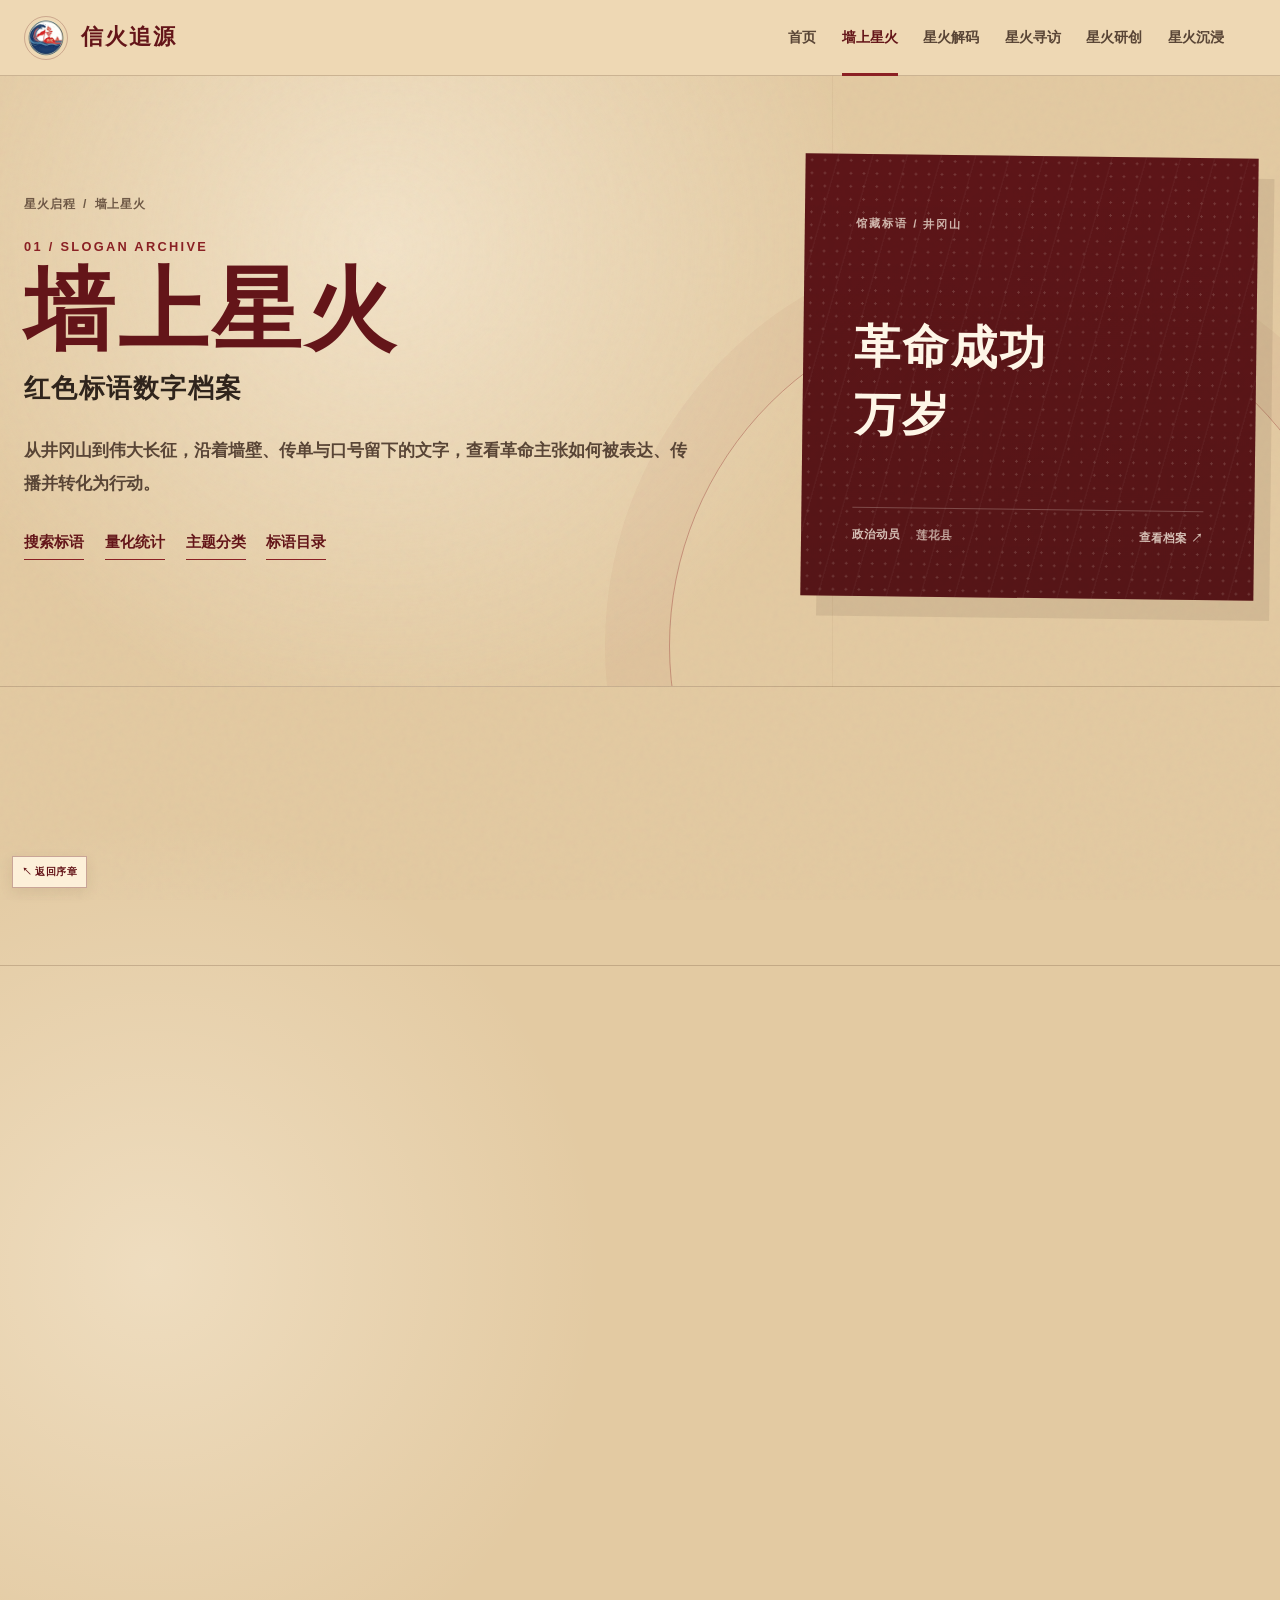
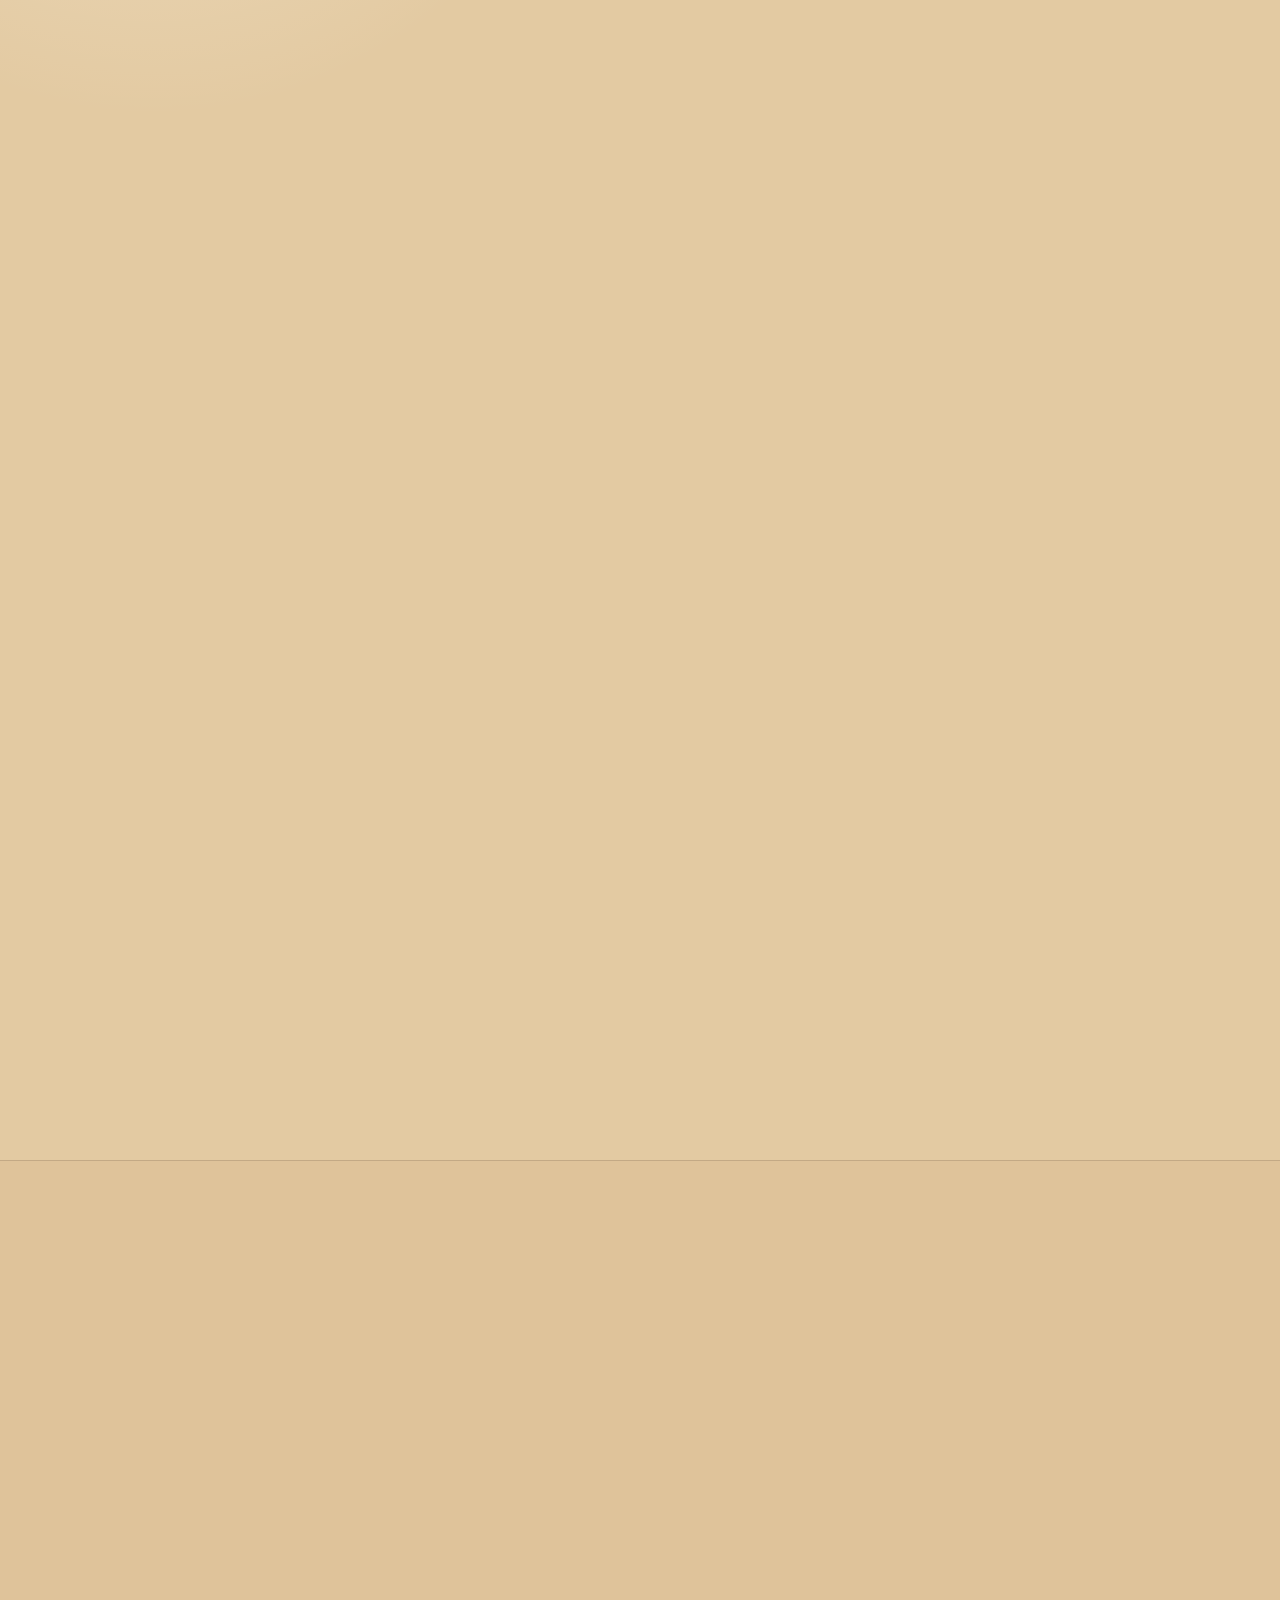
==== commit be31280b: "feat: fix timeline arrows, rename jinggangshan, rework experience, add visitor counter and team favi" ====
--- a/archive.html
+++ b/archive.html
@@ -4,15 +4,17 @@
     <meta charset="UTF-8">
     <meta name="viewport" content="width=device-width, initial-scale=1.0">
     <meta name="theme-color" content="#8b2024">
-    <meta name="description" content="墙上星火——汇集井冈山精神与长征红色标语的数字档案。">
+    <meta name="description" content="墙上星火——汇集井冈山与长征红色标语的数字档案。">
     <meta property="og:title" content="墙上星火 · 红色标语数字档案">
     <meta property="og:image" content="assets/team-emblem.png">
     <title>墙上星火 · 红色标语数字档案</title>
-    <link rel="icon" href="assets/favicon.svg" type="image/svg+xml">
+    <link rel="icon" href="assets/favicon.ico" sizes="32x32">
+    <link rel="apple-touch-icon" href="assets/favicon-180.png">
     <link rel="preload" href="assets/team-emblem-mark.webp" as="image" type="image/webp" fetchpriority="high">
     <link rel="stylesheet" href="channel.css">
     <link rel="stylesheet" href="archive.css">
     <link rel="stylesheet" href="page-transitions.css">
+    <link rel="stylesheet" href="counter.css">
 </head>
 <body class="page-archive">
     <a class="skip-link" href="#archiveSearch">跳到标语搜索</a>
@@ -43,7 +45,7 @@
                     <p class="channel-kicker">01 / SLOGAN ARCHIVE</p>
                     <h1 class="channel-title">墙上星火</h1>
                     <p class="channel-subtitle">红色标语数字档案</p>
-                    <p class="channel-lead">从井冈山精神到伟大长征，沿着墙壁、传单与口号留下的文字，查看革命主张如何被表达、传播并转化为行动。</p>
+                    <p class="channel-lead">从井冈山到伟大长征，沿着墙壁、传单与口号留下的文字，查看革命主张如何被表达、传播并转化为行动。</p>
                     <nav class="hero-jump-links" aria-label="本页目录">
                         <a href="#archiveSearch">搜索标语</a>
                         <a href="#statistics">量化统计</a>
@@ -52,7 +54,7 @@
                     </nav>
                 </div>
                 <a class="slogan-monument reveal" href="#slogan-jg-0031" aria-label="查看标语：革命成功万岁">
-                    <span>馆藏标语 / 井冈山精神</span>
+                    <span>馆藏标语 / 井冈山</span>
                     <blockquote><p>革命成功<br>万岁</p></blockquote>
                     <cite><b>政治动员</b><i>莲花县</i><em>查看档案 ↗</em></cite>
                 </a>
@@ -85,7 +87,7 @@
                 <header class="section-intro reveal">
                     <div class="section-marker"><span>01 / STATS</span><strong>量化统计</strong></div>
                     <div class="section-heading">
-                        <h2 id="statisticsTitle">井冈山精神 · 长征</h2>
+                        <h2 id="statisticsTitle">井冈山 · 长征</h2>
                         <p>从时期占比、主题规模与线索密度三个维度，观察两类标语的内容结构。</p>
                     </div>
                 </header>
@@ -120,7 +122,7 @@
                     <div class="section-marker"><span>03 / LEDGER</span><strong>标语目录</strong></div>
                     <div class="section-heading">
                         <h2 id="catalogTitle">全部标语</h2>
-                        <p>左侧井冈山精神，右侧长征标语；点击任一条目查看完整档案信息。</p>
+                        <p>左侧井冈山，右侧长征标语；点击任一条目查看完整档案信息。</p>
                     </div>
                 </header>
 
@@ -133,7 +135,7 @@
                     <div class="catalog-col" id="catalogColJinggang">
                         <div class="col-head jinggang-head">
                             <span class="col-badge">井</span>
-                            <strong>井冈山精神</strong>
+                            <strong>井冈山</strong>
                         </div>
                         <div class="record-list" id="archiveRecordListJG" aria-live="polite"></div>
                     </div>
@@ -200,5 +202,6 @@
     <script src="navigation.js"></script>
     <script src="channel.js"></script>
     <script src="archive.js"></script>
+    <script src="counter.js"></script>
 </body>
 </html>
--- a/channel.css
+++ b/channel.css
@@ -462,7 +462,7 @@
     display: block;
     margin-top: 0.25rem;
     color: var(--ink);
-    font-size: 1rem;
+    font-size: 0.88rem;
     font-weight: 900;
 }
 
@@ -470,19 +470,19 @@
     max-width: 50rem;
     margin: 0;
     color: var(--ink);
-    font-size: clamp(2.4rem, 4.2vw, 4.6rem);
-    font-weight: 900;
-    letter-spacing: -0.05em;
-    line-height: 1.15;
+    font-size: clamp(1.6rem, 2.6vw, 2.4rem);
+    font-weight: 900;
+    letter-spacing: -0.03em;
+    line-height: 1.2;
     text-wrap: balance;
 }
 
 .section-heading > p {
     max-width: 48rem;
-    margin: 1rem 0 0;
+    margin: 0.7rem 0 0;
     color: var(--ink-soft);
-    font-size: 1rem;
-    line-height: 1.9;
+    font-size: 0.92rem;
+    line-height: 1.8;
 }
 
 .feature-grid {
@@ -502,12 +502,12 @@
     transition: transform 280ms var(--ease), background 280ms ease;
 }
 
-.feature-card:nth-child(2),
-.feature-card:nth-child(3) {
+.feature-grid:not(.feature-grid-3col) > .feature-card:nth-child(2),
+.feature-grid:not(.feature-grid-3col) > .feature-card:nth-child(3) {
     grid-column: span 7;
 }
 
-.feature-card:nth-child(4) {
+.feature-grid:not(.feature-grid-3col) > .feature-card:nth-child(4) {
     grid-column: span 5;
 }
 
@@ -738,6 +738,181 @@
     transition: color 220ms ease, background 220ms ease;
 }
 
+.cta-band a:hover {
+    color: var(--accent-deep);
+    background: rgba(255, 247, 232, 0.92);
+}
+
+/* --- Game hero card --- */
+.game-hero-card {
+    margin-bottom: 2rem;
+}
+
+.game-hero-link {
+    display: grid;
+    grid-template-columns: minmax(18rem, 0.42fr) minmax(0, 1fr);
+    overflow: hidden;
+    border: 1px solid var(--line);
+    border-top: 4px solid var(--accent);
+    background: rgba(243, 223, 189, 0.62);
+    box-shadow: 0 8px 24px rgba(65, 42, 26, 0.1);
+    transition: transform 280ms var(--ease), box-shadow 280ms ease;
+}
+
+.game-hero-link:hover {
+    transform: translateY(-4px);
+    box-shadow: 0 16px 36px rgba(65, 42, 26, 0.16);
+}
+
+.game-cover-img {
+    width: 100%;
+    height: 100%;
+    min-height: 16rem;
+    object-fit: cover;
+    border-right: 1px solid var(--line);
+}
+
+.game-hero-body {
+    display: grid;
+    align-content: start;
+    gap: 0.7rem;
+    padding: 1.8rem 2rem;
+}
+
+.game-hero-body .card-index {
+    color: var(--accent);
+    font-family: ui-monospace, "SFMono-Regular", Consolas, monospace;
+    font-size: 0.75rem;
+    font-weight: 900;
+    letter-spacing: 0.12em;
+}
+
+.game-hero-body h3 {
+    margin: 0;
+    color: var(--ink);
+    font-size: clamp(1.45rem, 2.5vw, 2.25rem);
+    font-weight: 900;
+    line-height: 1.35;
+}
+
+.game-hero-body p {
+    margin: 0;
+    color: var(--ink-soft);
+    font-size: 0.92rem;
+    line-height: 1.85;
+}
+
+.game-hero-body ul {
+    display: flex;
+    flex-wrap: wrap;
+    gap: 0.40rem 1.4rem;
+    margin: 0;
+    padding: 0;
+    list-style: none;
+}
+
+.game-hero-body li {
+    position: relative;
+    padding: 0.3rem 0 0.3rem 0.95rem;
+    color: var(--ink-soft);
+    font-size: 0.88rem;
+}
+
+.game-hero-body li::before {
+    position: absolute;
+    top: 0.85rem;
+    left: 0;
+    width: 5px;
+    height: 5px;
+    content: "";
+    background: var(--accent);
+    transform: rotate(45deg);
+}
+
+.game-play-btn {
+    display: inline-flex;
+    min-height: 2.8rem;
+    align-items: center;
+    justify-self: start;
+    border: 1px solid var(--accent);
+    padding: 0.55rem 1.2rem;
+    color: var(--accent);
+    font-family: var(--sans);
+    font-size: 0.82rem;
+    font-weight: 900;
+    margin-top: 0.2rem;
+    transition: color 220ms ease, background 220ms ease;
+}
+
+.game-hero-link:hover .game-play-btn {
+    color: var(--white);
+    background: var(--accent-deep);
+}
+
+.feature-grid-3col {
+    display: grid;
+    grid-template-columns: repeat(3, minmax(0, 1fr));
+    gap: 1rem;
+}
+
+.feature-status {
+    margin: 1rem 0 0 !important;
+    color: var(--muted) !important;
+    font-family: var(--sans) !important;
+    font-size: 0.72rem !important;
+    font-weight: 800 !important;
+    opacity: 0.7;
+}
+
+@media (max-width: 880px) {
+    .game-hero-link {
+        grid-template-columns: 1fr;
+    }
+
+    .game-cover-img {
+        max-height: 14rem;
+    }
+
+    .game-hero-body {
+        padding: 1.2rem 1.4rem;
+    }
+
+    .game-hero-body ul {
+        gap: 0.25rem 1rem;
+    }
+
+    .feature-grid-3col {
+        grid-template-columns: repeat(2, minmax(0, 1fr));
+    }
+}
+
+@media (max-width: 620px) {
+    .game-cover-img {
+        max-height: 11rem;
+    }
+
+    .game-hero-body {
+        padding: 1rem 1.1rem;
+    }
+
+    .game-hero-body h3 {
+        font-size: 1.25rem;
+    }
+
+    .game-hero-body li {
+        font-size: 0.8rem;
+    }
+
+    .game-play-btn {
+        min-height: 2.5rem;
+        font-size: 0.78rem;
+    }
+
+    .feature-grid-3col {
+        grid-template-columns: 1fr;
+    }
+}
+
 /* --- Video & Report cards --- */
 .video-grid {
     display: grid;
@@ -975,6 +1150,17 @@
 .media-body {
     display: grid;
     gap: 0.3rem;
+}
+
+.media-num {
+    justify-self: start;
+    border: 1px solid var(--accent);
+    padding: 0.1rem 0.5rem;
+    color: var(--accent-deep);
+    font-family: var(--sans);
+    font-size: 0.66rem;
+    font-weight: 800;
+    letter-spacing: 0.06em;
 }
 
 .media-body strong {
@@ -1180,10 +1366,10 @@
         max-width: 12rem;
     }
 
-    .feature-card,
-    .feature-card:nth-child(2),
-    .feature-card:nth-child(3),
-    .feature-card:nth-child(4) {
+    .feature-grid:not(.feature-grid-3col) > .feature-card,
+    .feature-grid:not(.feature-grid-3col) > .feature-card:nth-child(2),
+    .feature-grid:not(.feature-grid-3col) > .feature-card:nth-child(3),
+    .feature-grid:not(.feature-grid-3col) > .feature-card:nth-child(4) {
         grid-column: span 6;
     }
 
@@ -1244,10 +1430,10 @@
         font-size: clamp(2.25rem, 11vw, 3.4rem);
     }
 
-    .feature-card,
-    .feature-card:nth-child(2),
-    .feature-card:nth-child(3),
-    .feature-card:nth-child(4) {
+    .feature-grid:not(.feature-grid-3col) > .feature-card,
+    .feature-grid:not(.feature-grid-3col) > .feature-card:nth-child(2),
+    .feature-grid:not(.feature-grid-3col) > .feature-card:nth-child(3),
+    .feature-grid:not(.feature-grid-3col) > .feature-card:nth-child(4) {
         grid-column: 1 / -1;
         min-height: 0;
         padding: 1.5rem;
--- a/archive.css
+++ b/archive.css
@@ -1212,7 +1212,31 @@
 
     .archive-composition {
         grid-template-columns: 1fr;
-        gap: 1rem;
+        gap: 0.8rem;
+    }
+
+    .composition-track {
+        flex-direction: column;
+        min-height: auto;
+    }
+
+    .composition-segment {
+        flex: 1 1 auto;
+        min-height: 4.2rem;
+        padding: 1rem 1.15rem;
+    }
+
+    .composition-segment + .composition-segment {
+        border-left: 0;
+        border-top: 1px solid rgba(255, 247, 232, 0.28);
+    }
+
+    .composition-heading strong {
+        font-size: 1rem;
+    }
+
+    .composition-heading span {
+        font-size: 0.68rem;
     }
 
     .theme-group-header {
--- a/counter.css
+++ b/counter.css
@@ -0,0 +1,62 @@
+/* Visitor counter badge — tiny corner capsule */
+.visitor-badge {
+    position: fixed;
+    z-index: 200;
+    right: 0.85rem;
+    bottom: 0.85rem;
+    display: flex;
+    align-items: center;
+    gap: 0.45rem;
+    border: 1px solid var(--line, rgba(104, 75, 50, 0.26));
+    border-radius: 999px;
+    padding: 0.32rem 0.7rem 0.32rem 0.55rem;
+    background: rgba(243, 223, 189, 0.92);
+    backdrop-filter: blur(10px);
+    box-shadow: 0 2px 8px rgba(65, 42, 26, 0.08);
+    font-family: ui-monospace, "SFMono-Regular", Consolas, monospace;
+    font-size: 0.7rem;
+    font-weight: 700;
+    color: var(--ink-soft, #594536);
+    transition: opacity 260ms ease, transform 260ms ease;
+    user-select: none;
+    pointer-events: none;
+}
+
+.visitor-badge svg {
+    width: 0.85rem;
+    height: 0.85rem;
+    flex-shrink: 0;
+    fill: none;
+    stroke: var(--accent, #8b2024);
+    stroke-width: 1.8;
+    stroke-linecap: round;
+    stroke-linejoin: round;
+}
+
+.visitor-badge .visitor-count {
+    color: var(--accent-deep, #651519);
+    font-weight: 900;
+    font-variant-numeric: tabular-nums;
+}
+
+@media (max-width: 620px) {
+    .visitor-badge {
+        right: 0.5rem;
+        bottom: 0.5rem;
+        padding: 0.26rem 0.55rem 0.26rem 0.42rem;
+        font-size: 0.64rem;
+    }
+
+    .visitor-badge svg {
+        width: 0.72rem;
+        height: 0.72rem;
+    }
+}
+
+@media (max-width: 390px) {
+    .visitor-badge {
+        right: 0.35rem;
+        bottom: 0.35rem;
+        font-size: 0.6rem;
+    }
+}
